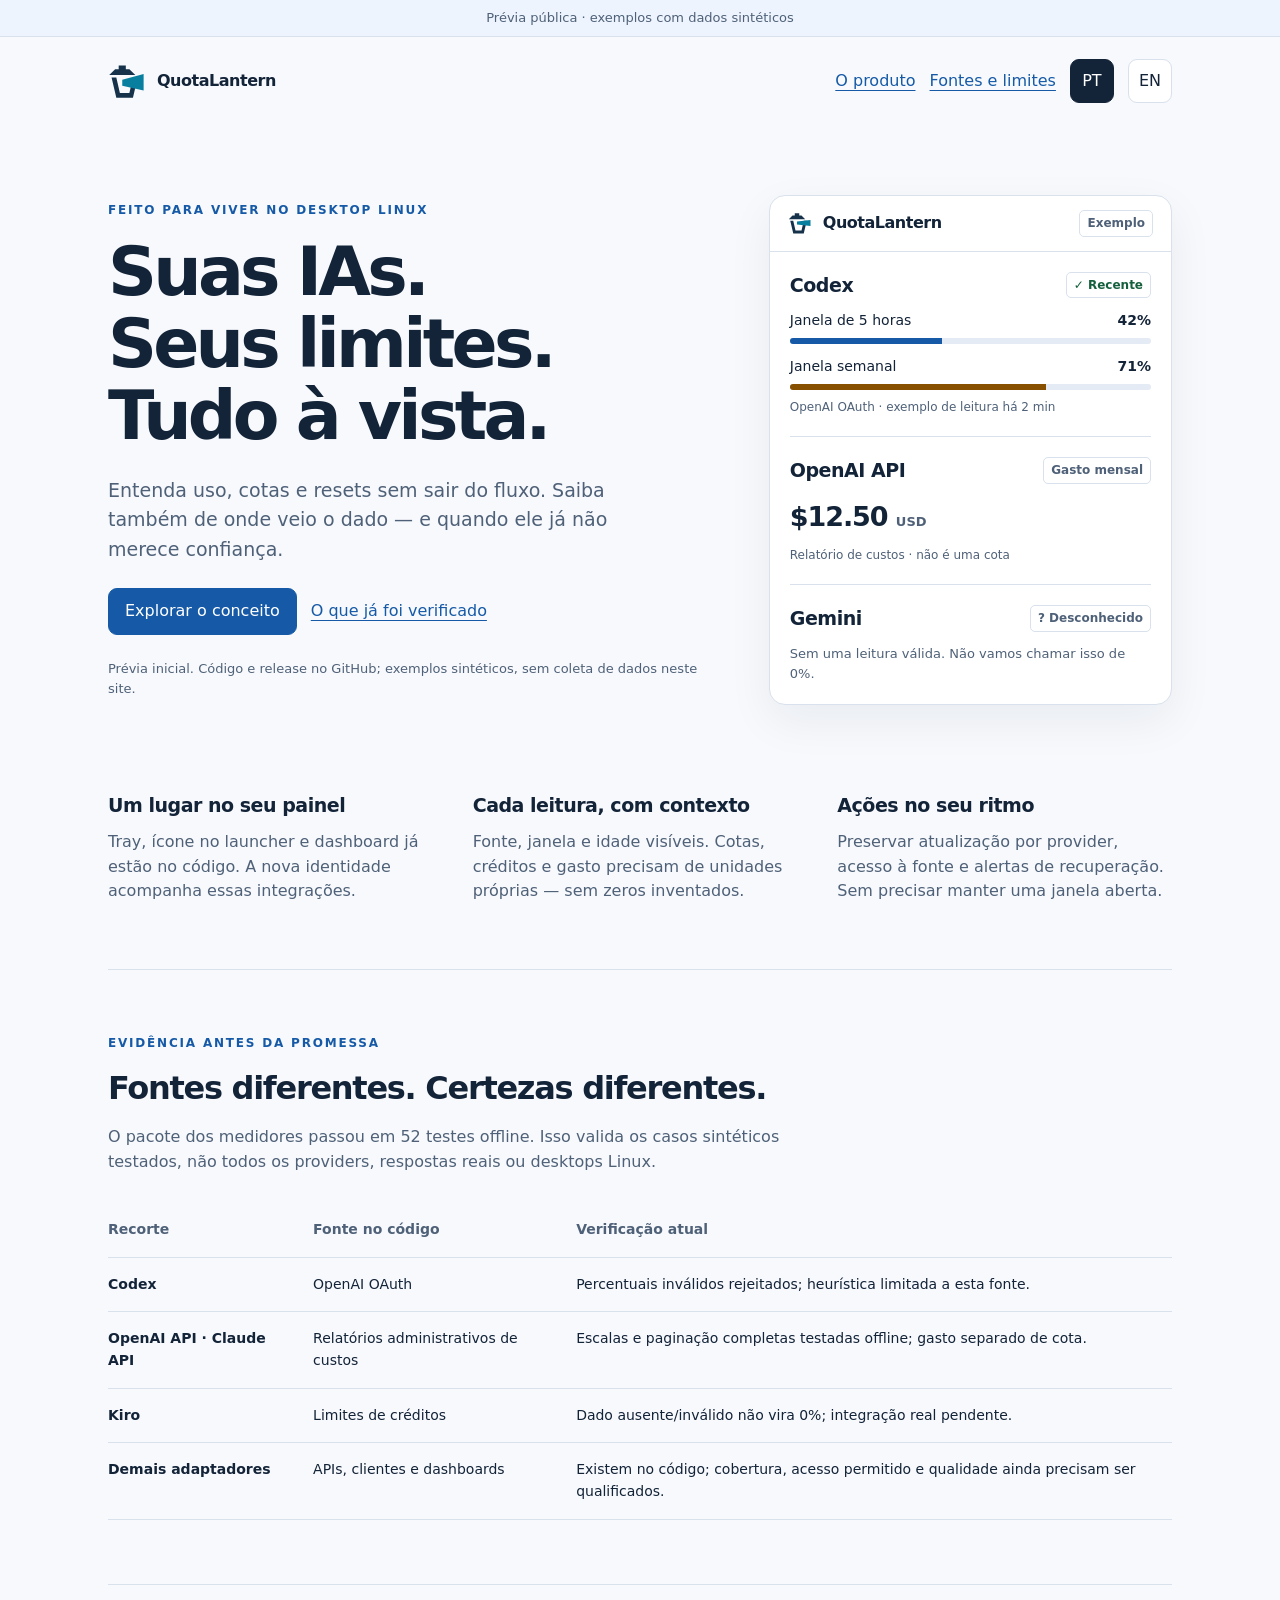
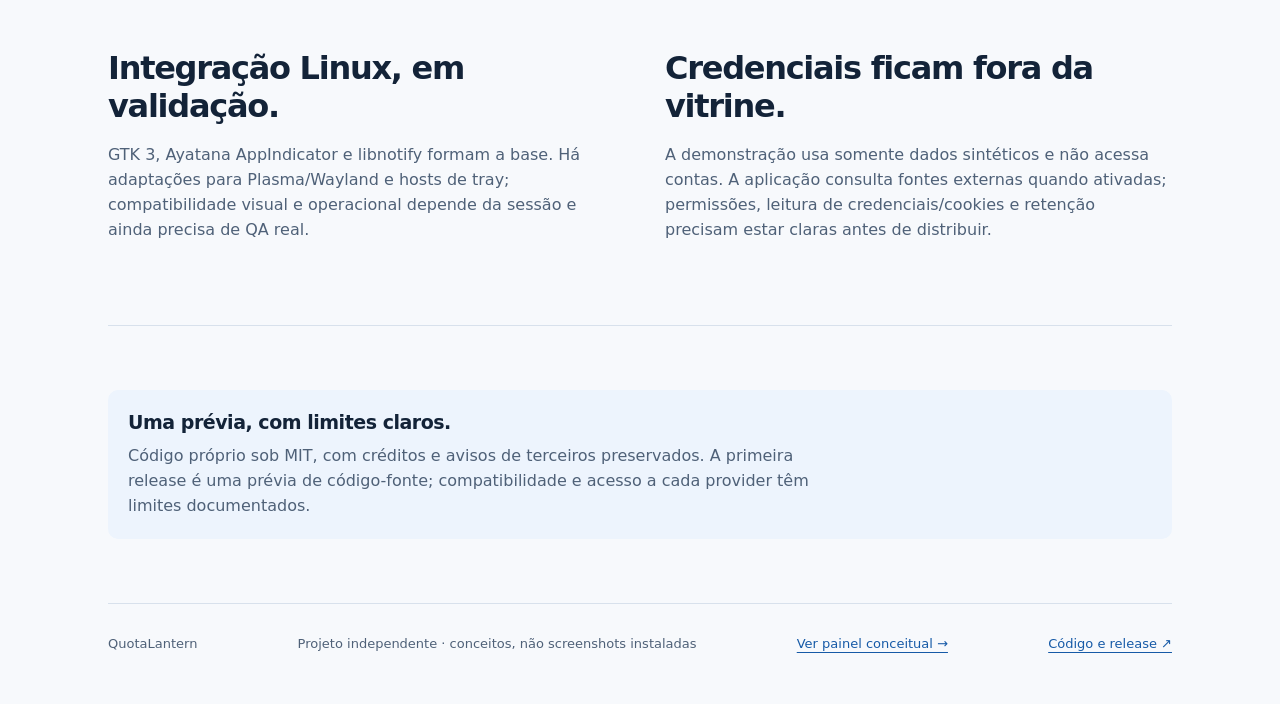
==== site/index.html @ f38db079 "feat: release initial QuotaLantern Linux source preview" ====
<!doctype html>
<html lang="pt-BR"><head><meta charset="utf-8"><meta name="viewport" content="width=device-width,initial-scale=1"><meta name="description" content="QuotaLantern: conceito local de um painel de uso de IA no desktop Linux."><title>QuotaLantern — Uso de IA, à vista</title><link rel="icon" href="assets/facho-small-light.svg" type="image/svg+xml" media="(prefers-color-scheme: light)"><link rel="icon" href="assets/facho-small-dark.svg" type="image/svg+xml" media="(prefers-color-scheme: dark)"><link rel="stylesheet" href="style.css"><script src="ui.js" defer></script></head>
<body><a class="skip" href="#main" data-pt="Ir ao conteúdo" data-en="Skip to content">Ir ao conteúdo</a><div class="preview" data-pt="Prévia pública · exemplos com dados sintéticos" data-en="Public preview · examples with synthetic data">Prévia pública · exemplos com dados sintéticos</div>
<div class="shell"><header class="nav"><a class="brand" href="index.html"><picture><source media="(prefers-color-scheme: dark)" srcset="assets/facho-dark.svg"><img src="assets/facho-light.svg" alt="" width="38" height="38"></picture>QuotaLantern</a><nav class="nav-links" aria-label="Principal"><a href="#product" data-pt="O produto" data-en="Product">O produto</a><a href="#sources" data-pt="Fontes e limites" data-en="Sources & limits">Fontes e limites</a><div class="lang" role="group" aria-label="Idioma / Language"><button type="button" data-lang="pt-BR" aria-pressed="true">PT</button><button type="button" data-lang="en" aria-pressed="false">EN</button></div></nav></header>
<main id="main"><section class="hero"><div><div class="eyebrow" data-pt="Feito para viver no desktop Linux" data-en="Designed for your Linux desktop">Feito para viver no desktop Linux</div><h1 data-pt="Suas IAs.<br>Seus limites.<br>Tudo à vista." data-en="Your AI tools.<br>Your limits.<br>In plain sight.">Suas IAs.<br>Seus limites.<br>Tudo à vista.</h1><p class="lead" data-pt="Entenda uso, cotas e resets sem sair do fluxo. Saiba também de onde veio o dado — e quando ele já não merece confiança." data-en="Understand usage, quotas and resets without leaving your flow. Know where each reading comes from — and when it is no longer trustworthy.">Entenda uso, cotas e resets sem sair do fluxo. Saiba também de onde veio o dado — e quando ele já não merece confiança.</p><div class="actions"><a class="button primary" href="dashboard.html" data-pt="Explorar o conceito" data-en="Explore the concept">Explorar o conceito</a><a href="#sources" data-pt="O que já foi verificado" data-en="What has been verified">O que já foi verificado</a></div><p class="small" data-pt="Prévia inicial. Código e release no GitHub; exemplos sintéticos, sem coleta de dados neste site." data-en="Initial preview. Source and release on GitHub; synthetic examples and no data collection on this site.">Prévia inicial. Código e release no GitHub; exemplos sintéticos, sem coleta de dados neste site.</p></div>
<figure class="sample-window" aria-label="Conceito de painel com dados de exemplo" style="margin:0"><div class="window-bar"><span class="brand"><picture><source media="(prefers-color-scheme: dark)" srcset="assets/facho-small-dark.svg"><img src="assets/facho-small-light.svg" alt="" width="24" height="24"></picture>QuotaLantern</span><span class="chip" data-pt="Exemplo" data-en="Example">Exemplo</span></div><div class="sample-content"><div class="provider-head"><h3>Codex</h3><span class="chip ok" data-pt="✓ Recente" data-en="✓ Fresh">✓ Recente</span></div><div class="meter-label"><span data-pt="Janela de 5 horas" data-en="5-hour window">Janela de 5 horas</span><strong>42%</strong></div><div class="track"><div class="fill" style="width:42%"></div></div><div class="meter-label"><span data-pt="Janela semanal" data-en="Weekly window">Janela semanal</span><strong>71%</strong></div><div class="track"><div class="fill warn" style="width:71%"></div></div><p class="source" data-pt="OpenAI OAuth · exemplo de leitura há 2 min" data-en="OpenAI OAuth · example reading 2 min ago">OpenAI OAuth · exemplo de leitura há 2 min</p><div class="sample-divider"></div><div class="provider-head"><h3>OpenAI API</h3><span class="chip" data-pt="Gasto mensal" data-en="Monthly spend">Gasto mensal</span></div><p class="cost">$12.50 <span>USD</span></p><p class="source" data-pt="Relatório de custos · não é uma cota" data-en="Cost report · not an allowance">Relatório de custos · não é uma cota</p><div class="sample-divider"></div><div class="provider-head"><h3>Gemini</h3><span class="chip" data-pt="? Desconhecido" data-en="? Unknown">? Desconhecido</span></div><p class="small" data-pt="Sem uma leitura válida. Não vamos chamar isso de 0%." data-en="No valid reading. That does not mean 0%.">Sem uma leitura válida. Não vamos chamar isso de 0%.</p></div></figure></section>
<section class="facts" id="product" aria-label="Integrações no código"><article><h3 data-pt="Um lugar no seu painel" data-en="A place in your panel">Um lugar no seu painel</h3><p data-pt="Tray, ícone no launcher e dashboard já estão no código. A nova identidade acompanha essas integrações." data-en="Tray, launcher icon and dashboard already exist in the code. The new identity follows those integrations.">Tray, ícone no launcher e dashboard já estão no código. A nova identidade acompanha essas integrações.</p></article><article><h3 data-pt="Cada leitura, com contexto" data-en="Context for every reading">Cada leitura, com contexto</h3><p data-pt="Fonte, janela e idade visíveis. Cotas, créditos e gasto precisam de unidades próprias — sem zeros inventados." data-en="Visible source, window and age. Quotas, credits and spend need their own units — without invented zeros.">Fonte, janela e idade visíveis. Cotas, créditos e gasto precisam de unidades próprias — sem zeros inventados.</p></article><article><h3 data-pt="Ações no seu ritmo" data-en="Actions at your pace">Ações no seu ritmo</h3><p data-pt="Preservar atualização por provider, acesso à fonte e alertas de recuperação. Sem precisar manter uma janela aberta." data-en="Keep per-provider refresh, source links and recovery alerts. No need to keep a window open.">Preservar atualização por provider, acesso à fonte e alertas de recuperação. Sem precisar manter uma janela aberta.</p></article></section>
<section class="section" id="sources"><div class="eyebrow" data-pt="Evidência antes da promessa" data-en="Evidence before promises">Evidência antes da promessa</div><h2 data-pt="Fontes diferentes. Certezas diferentes." data-en="Different sources. Different confidence.">Fontes diferentes. Certezas diferentes.</h2><p data-pt="O pacote dos medidores passou em 52 testes offline. Isso valida os casos sintéticos testados, não todos os providers, respostas reais ou desktops Linux." data-en="The meter package passed 52 offline tests. That validates the synthetic cases tested, not every provider, live response or Linux desktop.">O pacote dos medidores passou em 52 testes offline. Isso valida os casos sintéticos testados, não todos os providers, respostas reais ou desktops Linux.</p>
<table class="support"><thead><tr><th data-pt="Recorte" data-en="Scope">Recorte</th><th data-pt="Fonte no código" data-en="Source in code">Fonte no código</th><th data-pt="Verificação atual" data-en="Current verification">Verificação atual</th></tr></thead><tbody><tr><td>Codex</td><td>OpenAI OAuth</td><td data-pt="Percentuais inválidos rejeitados; heurística limitada a esta fonte." data-en="Invalid percentages rejected; headroom heuristic limited to this source.">Percentuais inválidos rejeitados; heurística limitada a esta fonte.</td></tr><tr><td>OpenAI API · Claude API</td><td data-pt="Relatórios administrativos de custos" data-en="Organization cost reports">Relatórios administrativos de custos</td><td data-pt="Escalas e paginação completas testadas offline; gasto separado de cota." data-en="Currency scales and complete pagination tested offline; spend separated from quota.">Escalas e paginação completas testadas offline; gasto separado de cota.</td></tr><tr><td>Kiro</td><td data-pt="Limites de créditos" data-en="Credit limits">Limites de créditos</td><td data-pt="Dado ausente/inválido não vira 0%; integração real pendente." data-en="Missing/invalid readings do not become 0%; live integration pending.">Dado ausente/inválido não vira 0%; integração real pendente.</td></tr><tr><td data-pt="Demais adaptadores" data-en="Other adapters">Demais adaptadores</td><td data-pt="APIs, clientes e dashboards" data-en="APIs, clients and dashboards">APIs, clientes e dashboards</td><td data-pt="Existem no código; cobertura, acesso permitido e qualidade ainda precisam ser qualificados." data-en="Present in the code; coverage, permitted access and quality still need qualification.">Existem no código; cobertura, acesso permitido e qualidade ainda precisam ser qualificados.</td></tr></tbody></table></section>
<section class="section two-col"><article><h2 data-pt="Integração Linux, em validação." data-en="Linux integration, under validation.">Integração Linux, em validação.</h2><p data-pt="GTK 3, Ayatana AppIndicator e libnotify formam a base. Há adaptações para Plasma/Wayland e hosts de tray; compatibilidade visual e operacional depende da sessão e ainda precisa de QA real." data-en="GTK 3, Ayatana AppIndicator and libnotify form the base. There are Plasma/Wayland and tray-host adaptations; visual and operational compatibility depends on the session and still needs real QA.">GTK 3, Ayatana AppIndicator e libnotify formam a base. Há adaptações para Plasma/Wayland e hosts de tray; compatibilidade visual e operacional depende da sessão e ainda precisa de QA real.</p></article><article><h2 data-pt="Credenciais ficam fora da vitrine." data-en="Credentials stay out of the showcase.">Credenciais ficam fora da vitrine.</h2><p data-pt="A demonstração usa somente dados sintéticos e não acessa contas. A aplicação consulta fontes externas quando ativadas; permissões, leitura de credenciais/cookies e retenção precisam estar claras antes de distribuir." data-en="The demo uses only synthetic data and accesses no accounts. The app queries external sources when enabled; permissions, credential/cookie access and retention must be clear before distribution.">A demonstração usa somente dados sintéticos e não acessa contas. A aplicação consulta fontes externas quando ativadas; permissões, leitura de credenciais/cookies e retenção precisam estar claras antes de distribuir.</p></article></section>
<section class="section"><div class="note"><h3 data-pt="Uma prévia, com limites claros." data-en="A preview with clear limits.">Uma prévia, com limites claros.</h3><p data-pt="Código próprio sob MIT, com créditos e avisos de terceiros preservados. A primeira release é uma prévia de código-fonte; compatibilidade e acesso a cada provider têm limites documentados." data-en="Original code is MIT licensed, with third-party credits and notices preserved. The first release is a source preview; compatibility and provider access have documented limits.">Código próprio sob MIT, com créditos e avisos de terceiros preservados. A primeira release é uma prévia de código-fonte; compatibilidade e acesso a cada provider têm limites documentados.</p></div></section></main><footer class="footer"><span>QuotaLantern</span><span data-pt="Projeto independente · conceitos, não screenshots instaladas" data-en="Independent project · concepts, not installed screenshots">Projeto independente · conceitos, não screenshots instaladas</span><a href="dashboard.html" data-pt="Ver painel conceitual →" data-en="View dashboard concept →">Ver painel conceitual →</a><a href="https://github.com/caiolombello/quotalantern/releases/tag/v0.1.0-alpha.1" data-pt="Código e release ↗" data-en="Source and release ↗">Código e release ↗</a></footer></div></body></html>
---- site/style.css ----
:root{color-scheme:light dark;--bg:#f7f9fc;--surface:#fff;--ink:#132338;--muted:#4f6178;--line:#d8e1ec;--accent:#165aa7;--soft:#edf4fd;--ok:#14603c;--warn:#875000;--error:#a52b34;--track:#e4ebf4;font-family:system-ui,-apple-system,BlinkMacSystemFont,"Segoe UI",sans-serif;font-size:16px}
*{box-sizing:border-box}body{margin:0;background:var(--bg);color:var(--ink);line-height:1.55}a{color:var(--accent);text-underline-offset:4px}button,.button{font:inherit;border:1px solid var(--line);border-radius:9px;padding:10px 16px;background:var(--surface);color:var(--ink);cursor:pointer;text-decoration:none;display:inline-flex;align-items:center;justify-content:center;min-height:44px;gap:8px}button:hover,.button:hover{background:var(--soft)}.primary{background:var(--accent);color:#fff;border-color:var(--accent)}.primary:hover{background:#124d91;color:#fff}button:focus-visible,a:focus-visible{outline:3px solid #9a5c00;outline-offset:4px}img{max-width:100%;display:block}.brand{display:flex;align-items:center;gap:11px;font-weight:700;text-decoration:none;color:var(--ink);letter-spacing:-.03em}.brand picture{display:block;flex:none}.brand img{width:38px;height:38px}.shell{max-width:1120px;margin:auto;padding:0 28px}.nav{display:flex;align-items:center;justify-content:space-between;padding:22px 0;gap:20px}.nav-links,.actions,.lang{display:flex;align-items:center;gap:14px;flex-wrap:wrap}.lang button{padding:7px 10px;min-width:44px}.lang button[aria-pressed=true]{background:var(--ink);color:var(--surface);border-color:var(--ink)}.preview{font-size:13px;padding:8px 16px;text-align:center;background:var(--soft);color:var(--muted);border-bottom:1px solid var(--line)}h1,h2,h3,p{margin:0}h1{font-size:clamp(36px,5.8vw,68px);line-height:1.06;letter-spacing:-.055em;max-width:790px}h2{font-size:32px;line-height:1.2;letter-spacing:-.04em}h3{font-size:19px;line-height:1.3;letter-spacing:-.025em}.eyebrow{font-size:12px;letter-spacing:.15em;font-weight:650;text-transform:uppercase;color:var(--accent);margin-bottom:16px}.muted{color:var(--muted)}.hero{padding:70px 0 42px;display:grid;grid-template-columns:1.2fr .8fr;gap:56px;align-items:center}.hero .lead{font-size:19px;color:var(--muted);max-width:560px;margin:24px 0}.hero .actions{margin:24px 0}.small{font-size:13px;color:var(--muted)}.sample-window{background:var(--surface);border:1px solid var(--line);border-radius:16px;box-shadow:0 16px 45px #13233810;overflow:hidden}.window-bar{padding:14px 18px;border-bottom:1px solid var(--line);display:flex;align-items:center;justify-content:space-between;gap:12px}.window-bar .brand img{width:24px;height:24px}.sample-content{padding:20px}.provider-head{display:flex;align-items:center;justify-content:space-between;gap:16px;margin-bottom:12px}.chip{display:inline-flex;align-items:center;gap:5px;border:1px solid var(--line);border-radius:5px;font-size:12px;padding:3px 7px;font-weight:600;color:var(--muted);white-space:nowrap}.chip.ok{color:var(--ok)}.chip.warn{color:var(--warn)}.chip.error{color:var(--error)}.meter-label{display:flex;justify-content:space-between;gap:16px;font-size:14px;margin:12px 0 6px}.track{height:6px;border-radius:20px;background:var(--track);overflow:hidden}.fill{height:100%;background:var(--accent)}.fill.warn{background:var(--warn)}.source{font-size:12px;color:var(--muted);margin-top:8px}.sample-divider{height:1px;background:var(--line);margin:20px 0}.cost{font-size:27px;font-weight:650;font-variant-numeric:tabular-nums;letter-spacing:-.04em}.cost span{font-size:13px;color:var(--muted);letter-spacing:0}.facts{display:grid;grid-template-columns:repeat(3,1fr);gap:30px;padding:46px 0 65px;border-bottom:1px solid var(--line)}.facts p{color:var(--muted);margin-top:12px}.section{padding:64px 0;border-bottom:1px solid var(--line)}.section p{max-width:720px;margin:18px 0;color:var(--muted)}.support{width:100%;border-collapse:collapse;font-size:14px;margin-top:28px}.support th,.support td{text-align:left;padding:16px 14px;border-bottom:1px solid var(--line);vertical-align:top}.support th:first-child,.support td:first-child{padding-left:0}.support th{color:var(--muted);font-weight:550}.support td:first-child{font-weight:650}.two-col{display:grid;grid-template-columns:1fr 1fr;gap:50px}.note{background:var(--soft);padding:20px;border-radius:10px}.note p{margin:10px 0 0}.footer{padding:30px 0 50px;display:flex;justify-content:space-between;align-items:center;gap:20px;font-size:13px;color:var(--muted)}.skip{position:absolute;top:-80px;left:16px;background:var(--surface);padding:10px;z-index:5}.skip:focus{top:10px}.app-shell{max-width:1120px;margin:36px auto;padding:0 28px}.app-window{display:grid;grid-template-columns:220px 1fr;background:var(--surface);border:1px solid var(--line);border-radius:16px;overflow:hidden;min-height:650px}.sidebar{padding:26px 20px;background:var(--bg);border-right:1px solid var(--line)}.sidebar .brand{font-size:18px;margin-bottom:40px}.sidebar .brand img{width:32px;height:32px}.sidebar a{display:flex;align-items:center;text-decoration:none;color:var(--muted);padding:11px 13px;margin:7px 0;border-radius:8px;font-size:14px;min-height:44px}.sidebar a.active{background:var(--soft);color:var(--accent);font-weight:650}.sidebar small{display:block;margin-top:28px;color:var(--muted);line-height:1.5}.workspace{padding:30px}.app-header{display:flex;justify-content:space-between;gap:16px;align-items:start}.app-header h1{font-size:31px;letter-spacing:-.04em}.app-header p{font-size:14px;color:var(--muted);margin-top:7px}.app-header .actions{gap:8px}.notice-line{margin:24px 0;padding:12px 15px;background:var(--soft);border-radius:8px;font-size:13px;color:var(--muted)}.provider-grid{display:grid;grid-template-columns:1fr 1fr;gap:16px}.provider-card{border:1px solid var(--line);border-radius:10px;padding:20px}.provider-card p{font-size:13px;color:var(--muted);margin:12px 0}.card-actions{display:flex;gap:16px;margin-top:20px}.card-actions button{font-size:13px;padding:6px 10px;min-height:44px}.unknown{font-size:23px;letter-spacing:-.04em;font-weight:600;margin:24px 0 6px}.app-bottom{font-size:12px;color:var(--muted);margin-top:22px}.demo-status{margin:16px 0;color:var(--muted);font-size:13px;min-height:22px}.settings{margin-top:24px;padding:20px;background:var(--bg);border-radius:10px}.settings summary{cursor:pointer;min-height:44px}.settings label{display:flex;align-items:center;gap:12px;min-height:44px}.settings input{width:20px;height:20px;accent-color:var(--accent)}.icon-strip{display:flex;align-items:center;gap:24px;padding:20px 0;color:var(--muted);font-size:12px}.icon-strip figure{margin:0;display:flex;align-items:center;gap:10px}.icon-strip img{flex:none}.icon-strip .symbolic{background:var(--ink);padding:6px;border-radius:6px;box-sizing:content-box}.icon-strip figcaption{white-space:nowrap}[hidden]{display:none!important}
@media(prefers-color-scheme:dark){:root{--bg:#101b2b;--surface:#17263b;--ink:#eef4fe;--muted:#b5c4d8;--line:#344762;--accent:#87baff;--soft:#213550;--ok:#83d5ab;--warn:#ffd18a;--error:#ffadb1;--track:#34445d}.primary{background:#87baff;color:#102033;border-color:#87baff}.primary:hover{background:#a6cbff;color:#102033}button:focus-visible,a:focus-visible{outline-color:#ffd18a}.sample-window{box-shadow:none}}
@media(max-width:900px){.hero{gap:28px;grid-template-columns:1fr 1fr}.hero h1{font-size:46px}.app-window{grid-template-columns:1fr}.sidebar{border-right:0;border-bottom:1px solid var(--line);display:flex;align-items:center;gap:12px;padding:15px 20px;flex-wrap:wrap}.sidebar .brand{margin:0 auto 0 0}.sidebar a{margin:0}.sidebar small{display:none}.workspace{padding:24px}.app-header{flex-wrap:wrap}}
@media(max-width:620px){.shell,.app-shell{padding:0 18px}.nav{flex-wrap:wrap;padding:18px 0;gap:14px}.nav-links{font-size:14px}.hero{grid-template-columns:1fr;padding:40px 0 30px;gap:24px}.hero h1{font-size:42px}.hero .lead{font-size:17px}.facts,.two-col,.provider-grid{grid-template-columns:1fr;gap:22px}.facts{padding:30px 0 40px}.section{padding:40px 0}.section h2{font-size:28px}.support,.support tbody,.support tr,.support td{display:block}.support thead{display:none}.support tr{padding:15px 0;border-bottom:1px solid var(--line)}.support td{padding:4px 0;border:0}.footer{flex-wrap:wrap}.app-shell{margin:22px auto}.workspace{padding:18px}.sidebar{padding:14px}.sidebar a{padding:8px}.app-header h1{font-size:28px}.provider-card{padding:18px}.icon-strip{flex-wrap:wrap;gap:18px}.preview{font-size:12px}.app-window{border-radius:12px}}
@media(prefers-reduced-motion:no-preference){button,a{transition:background-color .12s ease,color .12s ease}}
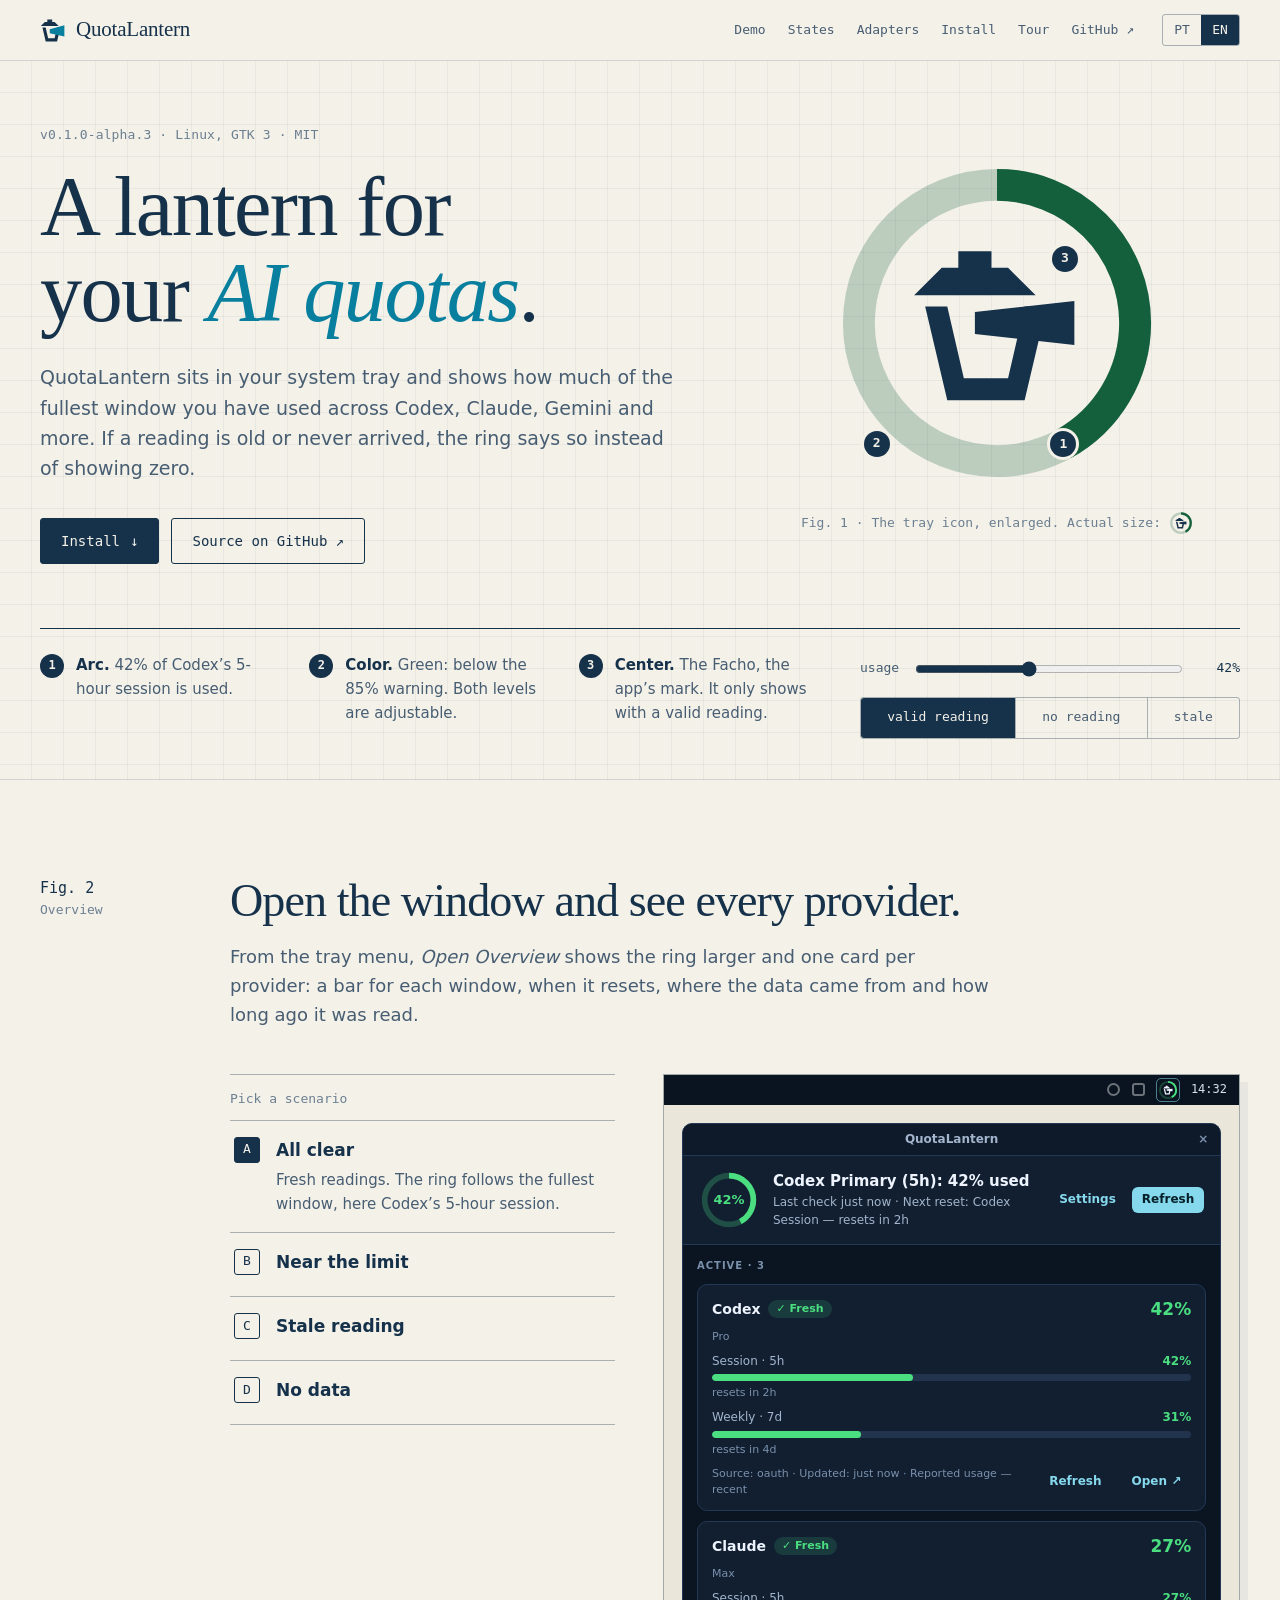
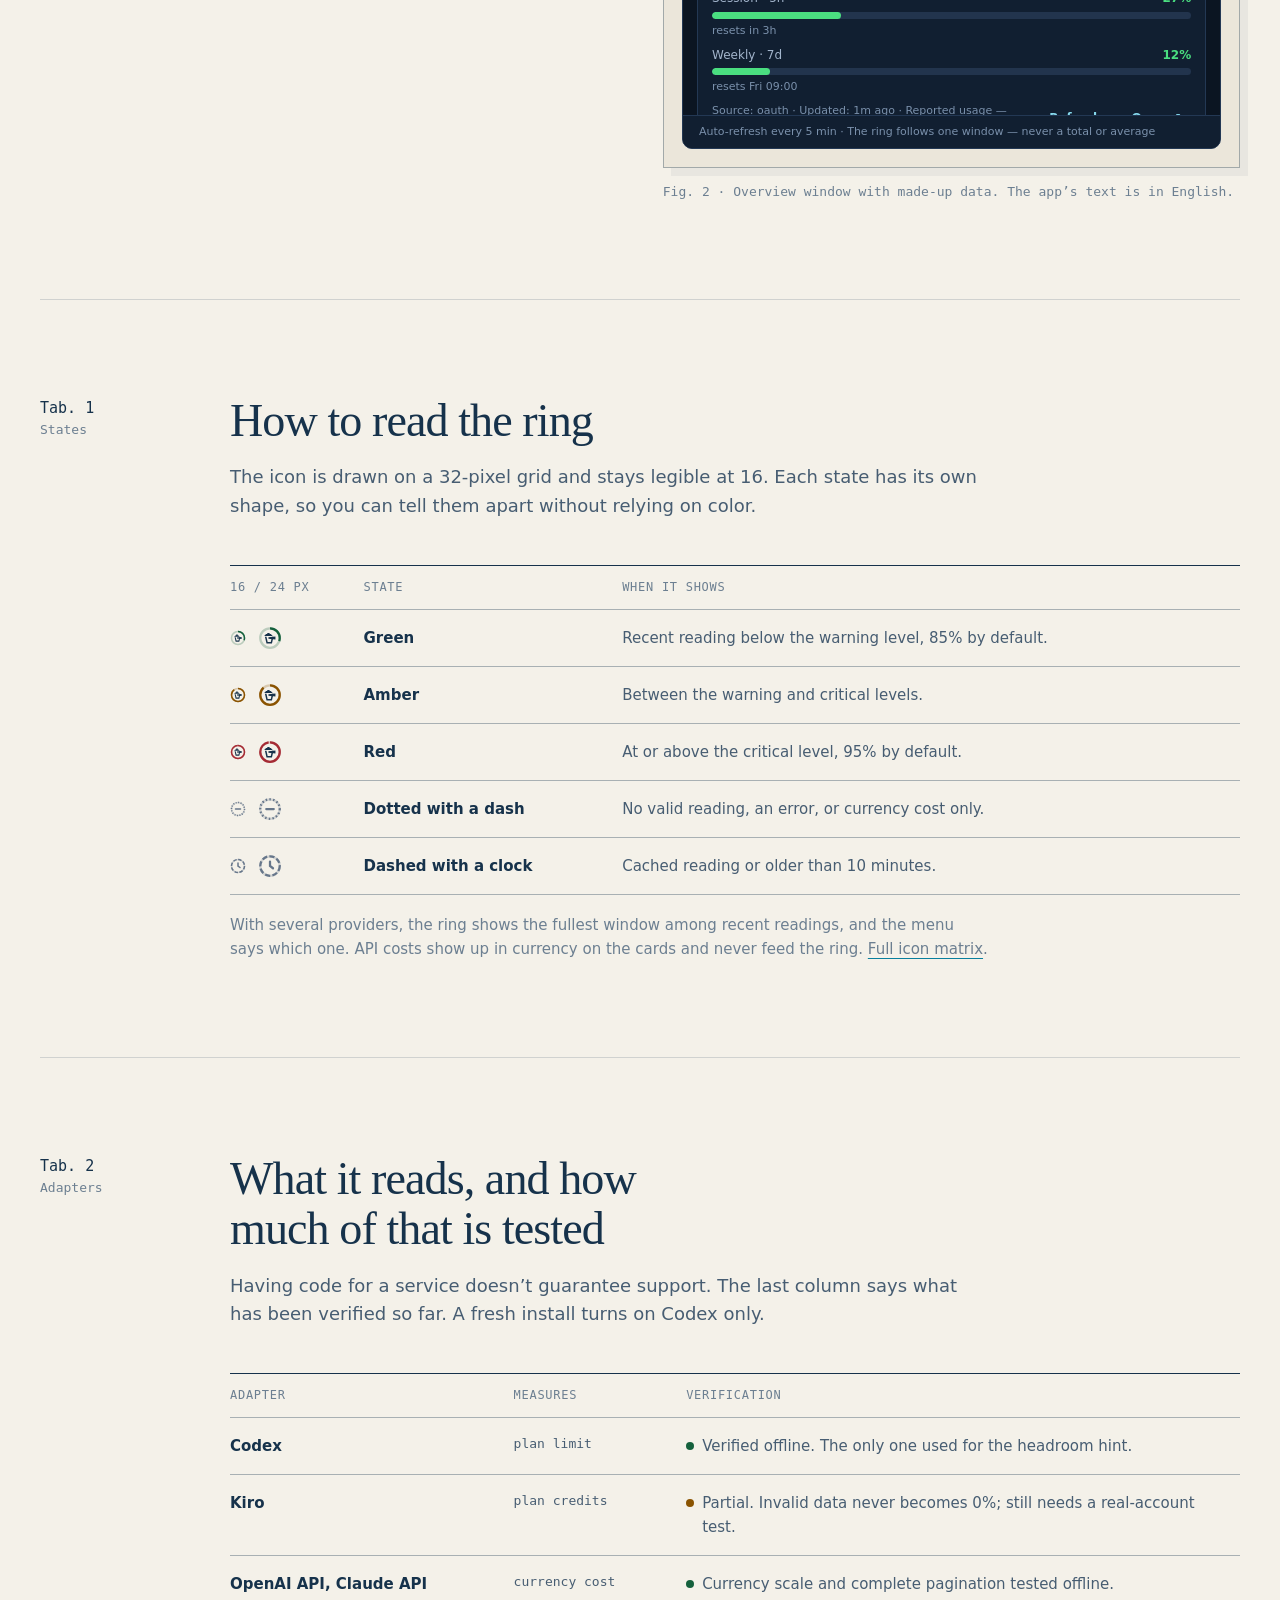
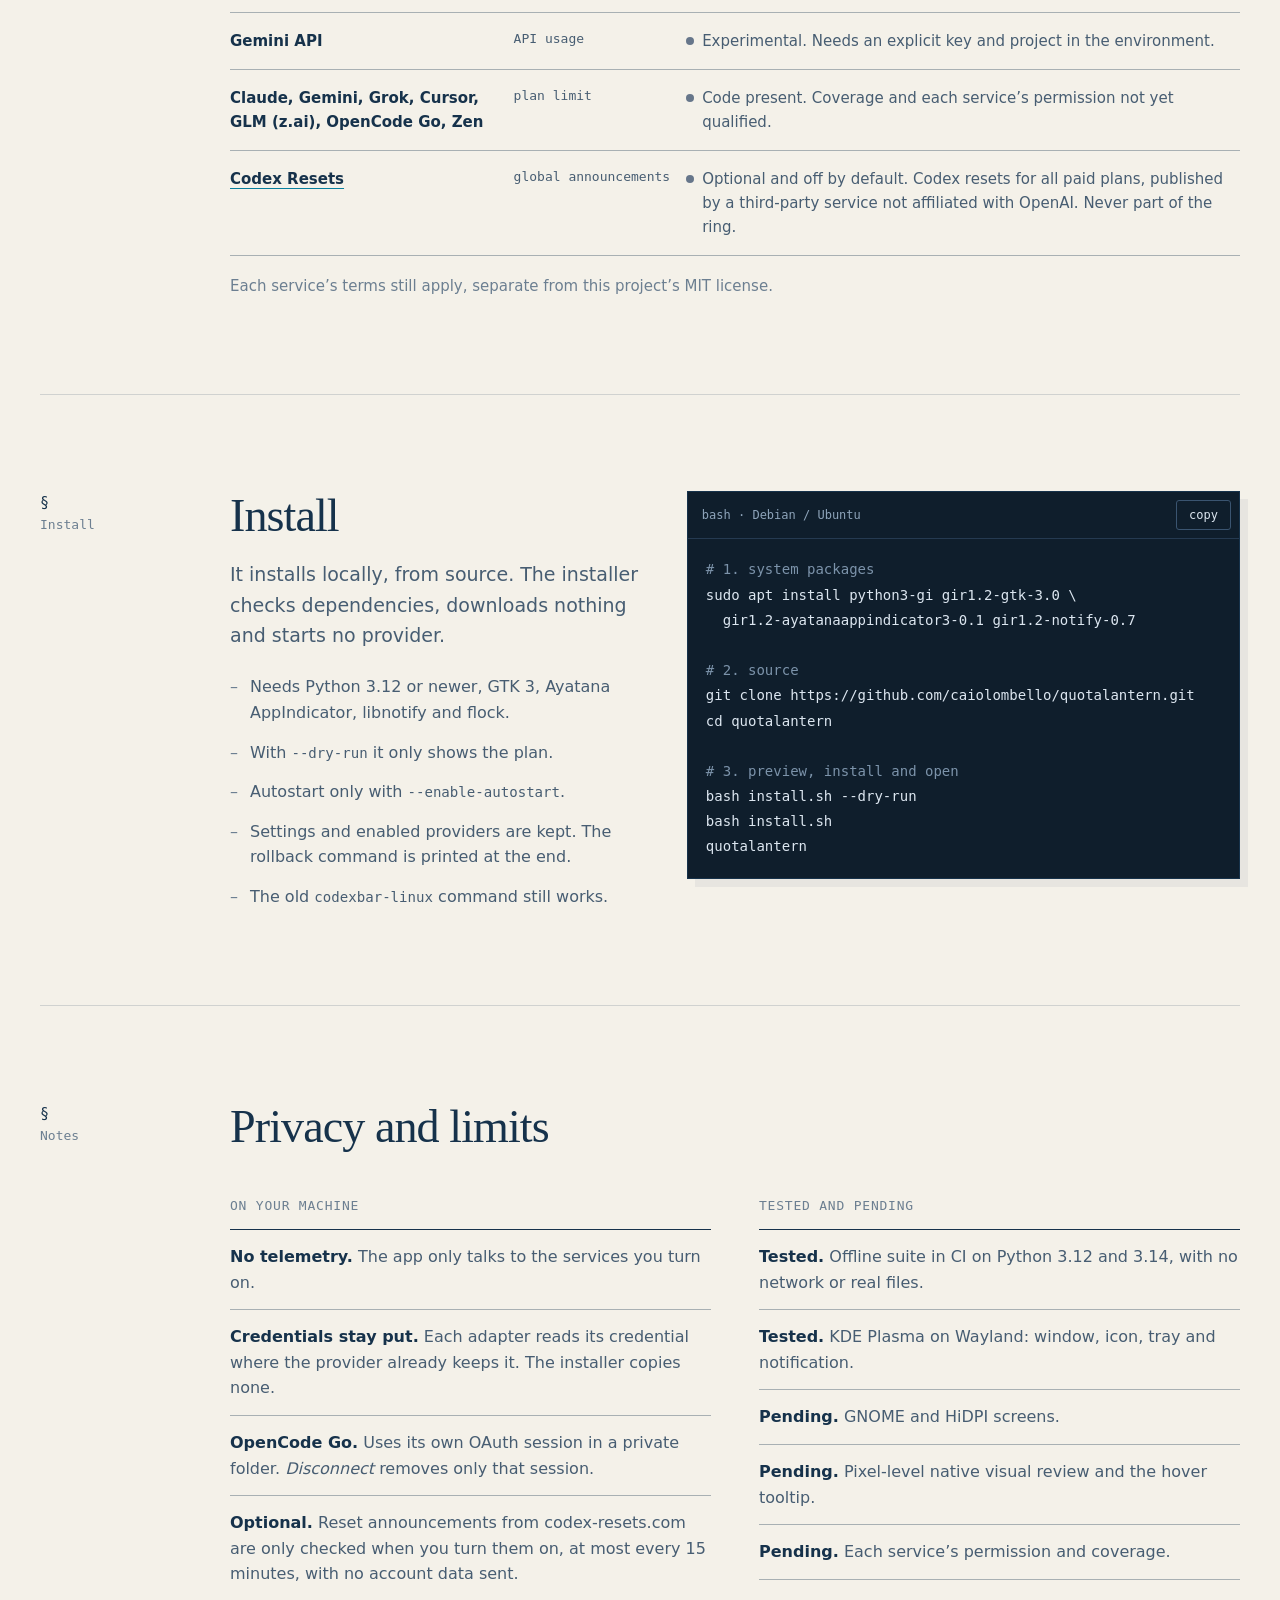
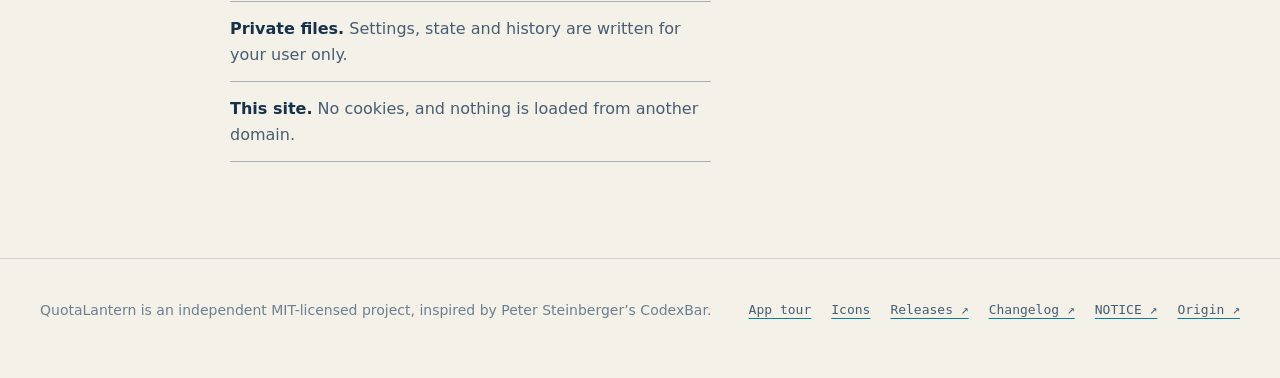
==== commit 9e6ec989: "feat(site): redesign website as an instrument data sheet The previous landing page followed a generi" ====
--- a/site/index.html
+++ b/site/index.html
@@ -1,11 +1,230 @@
 <!doctype html>
-<html lang="pt-BR"><head><meta charset="utf-8"><meta name="viewport" content="width=device-width,initial-scale=1"><meta name="description" content="QuotaLantern: conceito local de um painel de uso de IA no desktop Linux."><title>QuotaLantern — Uso de IA, à vista</title><link rel="icon" href="assets/facho-small-light.svg" type="image/svg+xml" media="(prefers-color-scheme: light)"><link rel="icon" href="assets/facho-small-dark.svg" type="image/svg+xml" media="(prefers-color-scheme: dark)"><link rel="stylesheet" href="style.css"><script src="ui.js" defer></script></head>
-<body><a class="skip" href="#main" data-pt="Ir ao conteúdo" data-en="Skip to content">Ir ao conteúdo</a><div class="preview" data-pt="Prévia pública · exemplos com dados sintéticos" data-en="Public preview · examples with synthetic data">Prévia pública · exemplos com dados sintéticos</div>
-<div class="shell"><header class="nav"><a class="brand" href="index.html"><picture><source media="(prefers-color-scheme: dark)" srcset="assets/facho-dark.svg"><img src="assets/facho-light.svg" alt="" width="38" height="38"></picture>QuotaLantern</a><nav class="nav-links" aria-label="Principal"><a href="#product" data-pt="O produto" data-en="Product">O produto</a><a href="#sources" data-pt="Fontes e limites" data-en="Sources & limits">Fontes e limites</a><div class="lang" role="group" aria-label="Idioma / Language"><button type="button" data-lang="pt-BR" aria-pressed="true">PT</button><button type="button" data-lang="en" aria-pressed="false">EN</button></div></nav></header>
-<main id="main"><section class="hero"><div><div class="eyebrow" data-pt="Feito para viver no desktop Linux" data-en="Designed for your Linux desktop">Feito para viver no desktop Linux</div><h1 data-pt="Suas IAs.<br>Seus limites.<br>Tudo à vista." data-en="Your AI tools.<br>Your limits.<br>In plain sight.">Suas IAs.<br>Seus limites.<br>Tudo à vista.</h1><p class="lead" data-pt="Entenda uso, cotas e resets sem sair do fluxo. Saiba também de onde veio o dado — e quando ele já não merece confiança." data-en="Understand usage, quotas and resets without leaving your flow. Know where each reading comes from — and when it is no longer trustworthy.">Entenda uso, cotas e resets sem sair do fluxo. Saiba também de onde veio o dado — e quando ele já não merece confiança.</p><div class="actions"><a class="button primary" href="dashboard.html" data-pt="Explorar o conceito" data-en="Explore the concept">Explorar o conceito</a><a href="#sources" data-pt="O que já foi verificado" data-en="What has been verified">O que já foi verificado</a></div><p class="small" data-pt="Prévia inicial. Código e release no GitHub; exemplos sintéticos, sem coleta de dados neste site." data-en="Initial preview. Source and release on GitHub; synthetic examples and no data collection on this site.">Prévia inicial. Código e release no GitHub; exemplos sintéticos, sem coleta de dados neste site.</p></div>
-<figure class="sample-window" aria-label="Conceito de painel com dados de exemplo" style="margin:0"><div class="window-bar"><span class="brand"><picture><source media="(prefers-color-scheme: dark)" srcset="assets/facho-small-dark.svg"><img src="assets/facho-small-light.svg" alt="" width="24" height="24"></picture>QuotaLantern</span><span class="chip" data-pt="Exemplo" data-en="Example">Exemplo</span></div><div class="sample-content"><div class="provider-head"><h3>Codex</h3><span class="chip ok" data-pt="✓ Recente" data-en="✓ Fresh">✓ Recente</span></div><div class="meter-label"><span data-pt="Janela de 5 horas" data-en="5-hour window">Janela de 5 horas</span><strong>42%</strong></div><div class="track"><div class="fill" style="width:42%"></div></div><div class="meter-label"><span data-pt="Janela semanal" data-en="Weekly window">Janela semanal</span><strong>71%</strong></div><div class="track"><div class="fill warn" style="width:71%"></div></div><p class="source" data-pt="OpenAI OAuth · exemplo de leitura há 2 min" data-en="OpenAI OAuth · example reading 2 min ago">OpenAI OAuth · exemplo de leitura há 2 min</p><div class="sample-divider"></div><div class="provider-head"><h3>OpenAI API</h3><span class="chip" data-pt="Gasto mensal" data-en="Monthly spend">Gasto mensal</span></div><p class="cost">$12.50 <span>USD</span></p><p class="source" data-pt="Relatório de custos · não é uma cota" data-en="Cost report · not an allowance">Relatório de custos · não é uma cota</p><div class="sample-divider"></div><div class="provider-head"><h3>Gemini</h3><span class="chip" data-pt="? Desconhecido" data-en="? Unknown">? Desconhecido</span></div><p class="small" data-pt="Sem uma leitura válida. Não vamos chamar isso de 0%." data-en="No valid reading. That does not mean 0%.">Sem uma leitura válida. Não vamos chamar isso de 0%.</p></div></figure></section>
-<section class="facts" id="product" aria-label="Integrações no código"><article><h3 data-pt="Um lugar no seu painel" data-en="A place in your panel">Um lugar no seu painel</h3><p data-pt="Tray, ícone no launcher e dashboard já estão no código. A nova identidade acompanha essas integrações." data-en="Tray, launcher icon and dashboard already exist in the code. The new identity follows those integrations.">Tray, ícone no launcher e dashboard já estão no código. A nova identidade acompanha essas integrações.</p></article><article><h3 data-pt="Cada leitura, com contexto" data-en="Context for every reading">Cada leitura, com contexto</h3><p data-pt="Fonte, janela e idade visíveis. Cotas, créditos e gasto precisam de unidades próprias — sem zeros inventados." data-en="Visible source, window and age. Quotas, credits and spend need their own units — without invented zeros.">Fonte, janela e idade visíveis. Cotas, créditos e gasto precisam de unidades próprias — sem zeros inventados.</p></article><article><h3 data-pt="Ações no seu ritmo" data-en="Actions at your pace">Ações no seu ritmo</h3><p data-pt="Preservar atualização por provider, acesso à fonte e alertas de recuperação. Sem precisar manter uma janela aberta." data-en="Keep per-provider refresh, source links and recovery alerts. No need to keep a window open.">Preservar atualização por provider, acesso à fonte e alertas de recuperação. Sem precisar manter uma janela aberta.</p></article></section>
-<section class="section" id="sources"><div class="eyebrow" data-pt="Evidência antes da promessa" data-en="Evidence before promises">Evidência antes da promessa</div><h2 data-pt="Fontes diferentes. Certezas diferentes." data-en="Different sources. Different confidence.">Fontes diferentes. Certezas diferentes.</h2><p data-pt="O pacote dos medidores passou em 52 testes offline. Isso valida os casos sintéticos testados, não todos os providers, respostas reais ou desktops Linux." data-en="The meter package passed 52 offline tests. That validates the synthetic cases tested, not every provider, live response or Linux desktop.">O pacote dos medidores passou em 52 testes offline. Isso valida os casos sintéticos testados, não todos os providers, respostas reais ou desktops Linux.</p>
-<table class="support"><thead><tr><th data-pt="Recorte" data-en="Scope">Recorte</th><th data-pt="Fonte no código" data-en="Source in code">Fonte no código</th><th data-pt="Verificação atual" data-en="Current verification">Verificação atual</th></tr></thead><tbody><tr><td>Codex</td><td>OpenAI OAuth</td><td data-pt="Percentuais inválidos rejeitados; heurística limitada a esta fonte." data-en="Invalid percentages rejected; headroom heuristic limited to this source.">Percentuais inválidos rejeitados; heurística limitada a esta fonte.</td></tr><tr><td>OpenAI API · Claude API</td><td data-pt="Relatórios administrativos de custos" data-en="Organization cost reports">Relatórios administrativos de custos</td><td data-pt="Escalas e paginação completas testadas offline; gasto separado de cota." data-en="Currency scales and complete pagination tested offline; spend separated from quota.">Escalas e paginação completas testadas offline; gasto separado de cota.</td></tr><tr><td>Kiro</td><td data-pt="Limites de créditos" data-en="Credit limits">Limites de créditos</td><td data-pt="Dado ausente/inválido não vira 0%; integração real pendente." data-en="Missing/invalid readings do not become 0%; live integration pending.">Dado ausente/inválido não vira 0%; integração real pendente.</td></tr><tr><td data-pt="Demais adaptadores" data-en="Other adapters">Demais adaptadores</td><td data-pt="APIs, clientes e dashboards" data-en="APIs, clients and dashboards">APIs, clientes e dashboards</td><td data-pt="Existem no código; cobertura, acesso permitido e qualidade ainda precisam ser qualificados." data-en="Present in the code; coverage, permitted access and quality still need qualification.">Existem no código; cobertura, acesso permitido e qualidade ainda precisam ser qualificados.</td></tr></tbody></table></section>
-<section class="section two-col"><article><h2 data-pt="Integração Linux, em validação." data-en="Linux integration, under validation.">Integração Linux, em validação.</h2><p data-pt="GTK 3, Ayatana AppIndicator e libnotify formam a base. Há adaptações para Plasma/Wayland e hosts de tray; compatibilidade visual e operacional depende da sessão e ainda precisa de QA real." data-en="GTK 3, Ayatana AppIndicator and libnotify form the base. There are Plasma/Wayland and tray-host adaptations; visual and operational compatibility depends on the session and still needs real QA.">GTK 3, Ayatana AppIndicator e libnotify formam a base. Há adaptações para Plasma/Wayland e hosts de tray; compatibilidade visual e operacional depende da sessão e ainda precisa de QA real.</p></article><article><h2 data-pt="Credenciais ficam fora da vitrine." data-en="Credentials stay out of the showcase.">Credenciais ficam fora da vitrine.</h2><p data-pt="A demonstração usa somente dados sintéticos e não acessa contas. A aplicação consulta fontes externas quando ativadas; permissões, leitura de credenciais/cookies e retenção precisam estar claras antes de distribuir." data-en="The demo uses only synthetic data and accesses no accounts. The app queries external sources when enabled; permissions, credential/cookie access and retention must be clear before distribution.">A demonstração usa somente dados sintéticos e não acessa contas. A aplicação consulta fontes externas quando ativadas; permissões, leitura de credenciais/cookies e retenção precisam estar claras antes de distribuir.</p></article></section>
-<section class="section"><div class="note"><h3 data-pt="Uma prévia, com limites claros." data-en="A preview with clear limits.">Uma prévia, com limites claros.</h3><p data-pt="Código próprio sob MIT, com créditos e avisos de terceiros preservados. A primeira release é uma prévia de código-fonte; compatibilidade e acesso a cada provider têm limites documentados." data-en="Original code is MIT licensed, with third-party credits and notices preserved. The first release is a source preview; compatibility and provider access have documented limits.">Código próprio sob MIT, com créditos e avisos de terceiros preservados. A primeira release é uma prévia de código-fonte; compatibilidade e acesso a cada provider têm limites documentados.</p></div></section></main><footer class="footer"><span>QuotaLantern</span><span data-pt="Projeto independente · conceitos, não screenshots instaladas" data-en="Independent project · concepts, not installed screenshots">Projeto independente · conceitos, não screenshots instaladas</span><a href="dashboard.html" data-pt="Ver painel conceitual →" data-en="View dashboard concept →">Ver painel conceitual →</a><a href="https://github.com/caiolombello/quotalantern/releases/tag/v0.1.0-alpha.1" data-pt="Código e release ↗" data-en="Source and release ↗">Código e release ↗</a></footer></div></body></html>
+<html lang="pt-BR">
+<head>
+<meta charset="utf-8">
+<meta name="viewport" content="width=device-width,initial-scale=1">
+<title>QuotaLantern · Uma lanterna para as suas cotas de IA</title>
+<meta name="description" content="QuotaLantern mostra na bandeja do Linux quanto você já usou das cotas de Codex, Claude, Gemini e outros, com a origem e a idade de cada leitura." data-pt-content="QuotaLantern mostra na bandeja do Linux quanto você já usou das cotas de Codex, Claude, Gemini e outros, com a origem e a idade de cada leitura." data-en-content="QuotaLantern shows in your Linux tray how much of your Codex, Claude, Gemini and other AI quotas you have used, with the source and age of every reading.">
+<meta name="theme-color" content="#f4f1e9" media="(prefers-color-scheme: light)">
+<meta name="theme-color" content="#0d2030" media="(prefers-color-scheme: dark)">
+<meta property="og:title" content="QuotaLantern">
+<meta property="og:description" content="QuotaLantern shows in your Linux tray how much of your Codex, Claude, Gemini and other AI quotas you have used, with the source and age of every reading.">
+<link rel="icon" href="assets/facho-small-light.svg" type="image/svg+xml" media="(prefers-color-scheme: light)">
+<link rel="icon" href="assets/facho-small-dark.svg" type="image/svg+xml" media="(prefers-color-scheme: dark)">
+<link rel="stylesheet" href="style.css">
+<script src="ui.js" defer></script>
+</head>
+<body data-pt-title="QuotaLantern · Uma lanterna para as suas cotas de IA" data-en-title="QuotaLantern · A lantern for your AI quotas">
+<a class="skip" href="#main" data-pt="Pular para o conteúdo" data-en="Skip to content">Pular para o conteúdo</a>
+<p id="live" class="sr-only" aria-live="polite"></p>
+<header class="top">
+  <div class="wrap">
+    <a class="mark-word" href="index.html"><picture><source media="(prefers-color-scheme: dark)" srcset="assets/facho-dark.svg"><img src="assets/facho-light.svg" alt="" width="26" height="26"></picture>QuotaLantern</a>
+    <nav aria-label="Seções" data-pt-aria="Seções" data-en-aria="Sections">
+      <a href="#demo" data-pt="Demonstração" data-en="Demo">Demonstração</a><a href="#estados" data-pt="Estados" data-en="States">Estados</a><a href="#adaptadores" data-pt="Adaptadores" data-en="Adapters">Adaptadores</a><a href="#instalar" data-pt="Instalar" data-en="Install">Instalar</a><a href="dashboard.html">Tour</a><a href="https://github.com/caiolombello/quotalantern">GitHub ↗</a>
+    </nav>
+    <div class="lang" role="group" aria-label="Idioma / Language"><button type="button" data-lang="pt-BR" aria-pressed="true">PT</button><button type="button" data-lang="en" aria-pressed="false">EN</button></div>
+  </div>
+</header>
+
+<main id="main">
+  <section class="hero gridded">
+    <div class="wrap hero-grid" data-ring-figure>
+      <div class="hero-text">
+        <p class="meta">v0.1.0-alpha.3 · Linux, GTK 3 · MIT</p>
+        <h1 class="display" data-pt="Uma lanterna para as suas <em>cotas de IA</em>." data-en="A lantern for your <em>AI quotas</em>.">Uma lanterna para as suas <em>cotas de IA</em>.</h1>
+        <p class="lede" data-pt="O QuotaLantern fica na bandeja do sistema e mostra quanto você já usou da janela mais cheia entre Codex, Claude, Gemini e outros. Se a leitura está velha ou não chegou, o anel avisa em vez de mostrar zero." data-en="QuotaLantern sits in your system tray and shows how much of the fullest window you have used across Codex, Claude, Gemini and more. If a reading is old or never arrived, the ring says so instead of showing zero.">O QuotaLantern fica na bandeja do sistema e mostra quanto você já usou da janela mais cheia entre Codex, Claude, Gemini e outros. Se a leitura está velha ou não chegou, o anel avisa em vez de mostrar zero.</p>
+        <div class="btn-row">
+          <a class="btn solid" href="#instalar"><span data-pt="Instalar" data-en="Install">Instalar</span> <span aria-hidden="true">↓</span></a>
+          <a class="btn" href="https://github.com/caiolombello/quotalantern" data-pt="Código no GitHub ↗" data-en="Source on GitHub ↗">Código no GitHub ↗</a>
+        </div>
+      </div>
+
+      <figure class="hero-fig">
+        <div class="ring-stage" data-ring-stage><svg viewBox="0 0 32 32" aria-hidden="true" focusable="false"><circle cx="16" cy="16" r="13" fill="none" stroke="var(--ok)" stroke-width="3" opacity=".25"/><circle cx="16" cy="16" r="13" fill="none" stroke="var(--ok)" stroke-width="3" stroke-dasharray="34.306 81.681" transform="rotate(-90 16 16)"/><g transform="translate(7.68 7.68) scale(.52)" fill="var(--ink)"><path d="M9 3H15V6H18L23 11H1L6 6H9Z"/><path d="M3 13H7L10 26H18L21 13H25L21 30H7Z"/><path d="M12 14L30 12V20L12 18Z"/></g></svg><span class="pin" aria-hidden="true" style="left:86.6%;top:41%">1</span><span class="pin" aria-hidden="true" style="left:14.6%;top:85.4%">2</span><span class="pin" aria-hidden="true" style="left:70%;top:31%">3</span></div>
+        <figcaption class="caption"><span data-pt="Fig. 1 · O ícone da bandeja, ampliado. Tamanho real:" data-en="Fig. 1 · The tray icon, enlarged. Actual size:">Fig. 1 · O ícone da bandeja, ampliado. Tamanho real:</span> <span class="actual"><svg viewBox="0 0 32 32" aria-hidden="true" focusable="false"><circle cx="16" cy="16" r="13" fill="none" stroke="var(--ok)" stroke-width="3" opacity=".25"/><circle cx="16" cy="16" r="13" fill="none" stroke="var(--ok)" stroke-width="3" stroke-dasharray="34.306 81.681" transform="rotate(-90 16 16)"/><g transform="translate(7.68 7.68) scale(.52)" fill="var(--ink)"><path d="M9 3H15V6H18L23 11H1L6 6H9Z"/><path d="M3 13H7L10 26H18L21 13H25L21 30H7Z"/><path d="M12 14L30 12V20L12 18Z"/></g></svg></span></figcaption>
+      </figure>
+
+      <div class="hero-legend">
+        <ol class="callouts" aria-live="polite">
+          <li data-callout><b>Arco.</b> 42% da sessão de 5 h do Codex já foi usado.</li>
+          <li data-callout><b>Cor.</b> Verde: abaixo do aviso de 85%. Os dois níveis são ajustáveis.</li>
+          <li data-callout><b>Centro.</b> O Facho, marca do app. Só aparece com leitura válida.</li>
+        </ol>
+        <div class="controls">
+          <div class="range-row"><label for="ring-range" data-pt="uso" data-en="usage">uso</label><input id="ring-range" type="range" min="0" max="100" value="42"><output for="ring-range">42%</output></div>
+          <fieldset class="seg">
+            <legend class="sr-only" data-pt="Tipo de leitura" data-en="Reading type">Tipo de leitura</legend>
+            <label><input type="radio" name="ring-mode" value="known" checked><span data-pt="leitura válida" data-en="valid reading">leitura válida</span></label>
+            <label><input type="radio" name="ring-mode" value="unknown"><span data-pt="sem leitura" data-en="no reading">sem leitura</span></label>
+            <label><input type="radio" name="ring-mode" value="stale"><span data-pt="antiga" data-en="stale">antiga</span></label>
+          </fieldset>
+        </div>
+      </div>
+    </div>
+  </section>
+
+  <section class="wrap sec" id="demo" aria-labelledby="demo-title">
+    <div class="sec-label"><b>Fig. 2</b>Overview</div>
+    <div>
+      <div class="sec-head">
+        <h2 class="display" id="demo-title" data-pt="Abra a janela e veja cada provedor." data-en="Open the window and see every provider.">Abra a janela e veja cada provedor.</h2>
+        <p data-pt="No menu da bandeja, <em>Open Overview</em> mostra o anel maior e um card por provedor: a barra de cada janela, quando ela reseta, de onde veio o dado e há quanto tempo foi lido." data-en="From the tray menu, <em>Open Overview</em> shows the ring larger and one card per provider: a bar for each window, when it resets, where the data came from and how long ago it was read.">No menu da bandeja, <em>Open Overview</em> mostra o anel maior e um card por provedor: a barra de cada janela, quando ela reseta, de onde veio o dado e há quanto tempo foi lido.</p>
+      </div>
+      <div class="demo" data-demo>
+        <fieldset class="scenario-list">
+          <legend data-pt="Escolha um cenário" data-en="Pick a scenario">Escolha um cenário</legend>
+          <label class="scenario"><input type="radio" name="scenario" value="normal" checked><span class="key">A</span><span class="name" data-pt="Tudo certo" data-en="All clear">Tudo certo</span><span class="desc" data-pt="Leituras recentes. O anel acompanha a janela mais cheia, aqui a sessão de 5 h do Codex." data-en="Fresh readings. The ring follows the fullest window, here Codex’s 5-hour session.">Leituras recentes. O anel acompanha a janela mais cheia, aqui a sessão de 5 h do Codex.</span></label>
+          <label class="scenario"><input type="radio" name="scenario" value="near"><span class="key">B</span><span class="name" data-pt="Perto do limite" data-en="Near the limit">Perto do limite</span><span class="desc" data-pt="O Claude passou de 95%. Anel e barra ficam vermelhos e o card sobe para o topo. O anel nunca soma provedores nem tira média." data-en="Claude went past 95%. Ring and bar turn red and the card moves to the top. The ring never adds providers up or averages them.">O Claude passou de 95%. Anel e barra ficam vermelhos e o card sobe para o topo. O anel nunca soma provedores nem tira média.</span></label>
+          <label class="scenario"><input type="radio" name="scenario" value="stale"><span class="key">C</span><span class="name" data-pt="Leitura antiga" data-en="Stale reading">Leitura antiga</span><span class="desc" data-pt="Nada foi confirmado nos últimos 10 minutos. As barras ficam cinza, o anel mostra um relógio e a janela lista o que ficou sem confirmação." data-en="Nothing was confirmed in the last 10 minutes. Bars turn grey, the ring shows a clock and the window lists what is unconfirmed.">Nada foi confirmado nos últimos 10 minutos. As barras ficam cinza, o anel mostra um relógio e a janela lista o que ficou sem confirmação.</span></label>
+          <label class="scenario"><input type="radio" name="scenario" value="unknown"><span class="key">D</span><span class="name" data-pt="Sem dados" data-en="No data">Sem dados</span><span class="desc" data-pt="O Gemini respondeu com erro e o Cursor não está conectado. Cada card diz o que fazer." data-en="Gemini returned an error and Cursor isn’t connected. Each card says what to do.">O Gemini respondeu com erro e o Cursor não está conectado. Cada card diz o que fazer.</span></label>
+        </fieldset>
+        <figure>
+          <div class="plate">
+            <div class="panel" aria-hidden="true"><span class="glyph round"></span><span class="glyph"></span><span class="tray-ring" data-tray-ring></span><span>14:32</span></div>
+            <div class="app-window">
+              <div class="titlebar">QuotaLantern</div>
+              <div class="app-head">
+                <div class="app-ring" data-app-ring></div>
+                <div>
+                  <div class="app-title" data-app-title>Codex Primary (5h): 42% used</div>
+                  <div class="app-sub" data-app-sub></div>
+                  <div class="app-unconfirmed" data-app-unconfirmed hidden></div>
+                </div>
+                <div class="app-buttons"><span class="app-btn">Settings</span><span class="app-btn primary">Refresh</span></div>
+              </div>
+              <div class="app-body" data-app-body></div>
+              <div class="app-foot">Auto-refresh every 5 min  ·  The ring follows one window — never a total or average</div>
+            </div>
+          </div>
+          <figcaption class="caption plate-cap" data-pt="Fig. 2 · Janela Overview com dados inventados. O texto do app é em inglês." data-en="Fig. 2 · Overview window with made-up data. The app’s text is in English.">Fig. 2 · Janela Overview com dados inventados. O texto do app é em inglês.</figcaption>
+          <p class="scenario-note" data-scenario-note aria-live="polite"></p>
+        </figure>
+      </div>
+    </div>
+  </section>
+
+  <section class="wrap sec" id="estados" aria-labelledby="states-title">
+    <div class="sec-label"><b>Tab. 1</b><span data-pt="Estados" data-en="States">Estados</span></div>
+    <div>
+      <div class="sec-head">
+        <h2 class="display" id="states-title" data-pt="Como ler o anel" data-en="How to read the ring">Como ler o anel</h2>
+        <p data-pt="O ícone é desenhado num grid de 32 pixels e continua legível a 16. Cada estado tem uma forma própria, então dá para diferenciar sem depender da cor." data-en="The icon is drawn on a 32-pixel grid and stays legible at 16. Each state has its own shape, so you can tell them apart without relying on color.">O ícone é desenhado num grid de 32 pixels e continua legível a 16. Cada estado tem uma forma própria, então dá para diferenciar sem depender da cor.</p>
+      </div>
+      <div class="table-wrap">
+        <table class="spec">
+          <thead><tr><th scope="col" data-pt="16 / 24 px" data-en="16 / 24 px">16 / 24 px</th><th scope="col" data-pt="Estado" data-en="State">Estado</th><th scope="col" data-pt="Quando aparece" data-en="When it shows">Quando aparece</th></tr></thead>
+          <tbody>
+            <tr><td><span class="icons"><svg viewBox="0 0 32 32" aria-hidden="true" focusable="false"><circle cx="16" cy="16" r="13" fill="none" stroke="var(--ok)" stroke-width="3" opacity=".25"/><circle cx="16" cy="16" r="13" fill="none" stroke="var(--ok)" stroke-width="3" stroke-dasharray="24.504 81.681" transform="rotate(-90 16 16)"/><g transform="translate(7.68 7.68) scale(.52)" fill="var(--ink)"><path d="M9 3H15V6H18L23 11H1L6 6H9Z"/><path d="M3 13H7L10 26H18L21 13H25L21 30H7Z"/><path d="M12 14L30 12V20L12 18Z"/></g></svg><svg viewBox="0 0 32 32" aria-hidden="true" focusable="false"><circle cx="16" cy="16" r="13" fill="none" stroke="var(--ok)" stroke-width="3" opacity=".25"/><circle cx="16" cy="16" r="13" fill="none" stroke="var(--ok)" stroke-width="3" stroke-dasharray="24.504 81.681" transform="rotate(-90 16 16)"/><g transform="translate(7.68 7.68) scale(.52)" fill="var(--ink)"><path d="M9 3H15V6H18L23 11H1L6 6H9Z"/><path d="M3 13H7L10 26H18L21 13H25L21 30H7Z"/><path d="M12 14L30 12V20L12 18Z"/></g></svg></span></td><th scope="row" data-pt="Verde" data-en="Green">Verde</th><td data-pt="Leitura recente abaixo do aviso, 85% por padrão." data-en="Recent reading below the warning level, 85% by default.">Leitura recente abaixo do aviso, 85% por padrão.</td></tr>
+            <tr><td><span class="icons"><svg viewBox="0 0 32 32" aria-hidden="true" focusable="false"><circle cx="16" cy="16" r="13" fill="none" stroke="var(--warn)" stroke-width="3" opacity=".25"/><circle cx="16" cy="16" r="13" fill="none" stroke="var(--warn)" stroke-width="3" stroke-dasharray="71.880 81.681" transform="rotate(-90 16 16)"/><g transform="translate(7.68 7.68) scale(.52)" fill="var(--ink)"><path d="M9 3H15V6H18L23 11H1L6 6H9Z"/><path d="M3 13H7L10 26H18L21 13H25L21 30H7Z"/><path d="M12 14L30 12V20L12 18Z"/></g></svg><svg viewBox="0 0 32 32" aria-hidden="true" focusable="false"><circle cx="16" cy="16" r="13" fill="none" stroke="var(--warn)" stroke-width="3" opacity=".25"/><circle cx="16" cy="16" r="13" fill="none" stroke="var(--warn)" stroke-width="3" stroke-dasharray="71.880 81.681" transform="rotate(-90 16 16)"/><g transform="translate(7.68 7.68) scale(.52)" fill="var(--ink)"><path d="M9 3H15V6H18L23 11H1L6 6H9Z"/><path d="M3 13H7L10 26H18L21 13H25L21 30H7Z"/><path d="M12 14L30 12V20L12 18Z"/></g></svg></span></td><th scope="row" data-pt="Âmbar" data-en="Amber">Âmbar</th><td data-pt="Entre o aviso e o nível crítico." data-en="Between the warning and critical levels.">Entre o aviso e o nível crítico.</td></tr>
+            <tr><td><span class="icons"><svg viewBox="0 0 32 32" aria-hidden="true" focusable="false"><circle cx="16" cy="16" r="13" fill="none" stroke="var(--crit)" stroke-width="3" opacity=".25"/><circle cx="16" cy="16" r="13" fill="none" stroke="var(--crit)" stroke-width="3" stroke-dasharray="79.231 81.681" transform="rotate(-90 16 16)"/><g transform="translate(7.68 7.68) scale(.52)" fill="var(--ink)"><path d="M9 3H15V6H18L23 11H1L6 6H9Z"/><path d="M3 13H7L10 26H18L21 13H25L21 30H7Z"/><path d="M12 14L30 12V20L12 18Z"/></g></svg><svg viewBox="0 0 32 32" aria-hidden="true" focusable="false"><circle cx="16" cy="16" r="13" fill="none" stroke="var(--crit)" stroke-width="3" opacity=".25"/><circle cx="16" cy="16" r="13" fill="none" stroke="var(--crit)" stroke-width="3" stroke-dasharray="79.231 81.681" transform="rotate(-90 16 16)"/><g transform="translate(7.68 7.68) scale(.52)" fill="var(--ink)"><path d="M9 3H15V6H18L23 11H1L6 6H9Z"/><path d="M3 13H7L10 26H18L21 13H25L21 30H7Z"/><path d="M12 14L30 12V20L12 18Z"/></g></svg></span></td><th scope="row" data-pt="Vermelho" data-en="Red">Vermelho</th><td data-pt="No nível crítico ou acima, 95% por padrão." data-en="At or above the critical level, 95% by default.">No nível crítico ou acima, 95% por padrão.</td></tr>
+            <tr><td><span class="icons"><svg viewBox="0 0 32 32" aria-hidden="true" focusable="false"><circle cx="16" cy="16" r="13" fill="none" stroke="var(--neutral)" stroke-width="3" opacity=".25"/><circle cx="16" cy="16" r="13" fill="none" stroke="var(--neutral)" stroke-width="3" stroke-dasharray="2 3"/><path d="M11 16H21" fill="none" stroke="var(--neutral)" stroke-width="3" stroke-linecap="round"/></svg><svg viewBox="0 0 32 32" aria-hidden="true" focusable="false"><circle cx="16" cy="16" r="13" fill="none" stroke="var(--neutral)" stroke-width="3" opacity=".25"/><circle cx="16" cy="16" r="13" fill="none" stroke="var(--neutral)" stroke-width="3" stroke-dasharray="2 3"/><path d="M11 16H21" fill="none" stroke="var(--neutral)" stroke-width="3" stroke-linecap="round"/></svg></span></td><th scope="row" data-pt="Pontilhado com traço" data-en="Dotted with a dash">Pontilhado com traço</th><td data-pt="Sem leitura válida, com erro ou só com custo em moeda." data-en="No valid reading, an error, or currency cost only.">Sem leitura válida, com erro ou só com custo em moeda.</td></tr>
+            <tr><td><span class="icons"><svg viewBox="0 0 32 32" aria-hidden="true" focusable="false"><circle cx="16" cy="16" r="13" fill="none" stroke="var(--neutral)" stroke-width="3" opacity=".25"/><circle cx="16" cy="16" r="13" fill="none" stroke="var(--neutral)" stroke-width="3" stroke-dasharray="7 3"/><path d="M16 10V16L20 19" fill="none" stroke="var(--neutral)" stroke-width="3" stroke-linecap="round"/></svg><svg viewBox="0 0 32 32" aria-hidden="true" focusable="false"><circle cx="16" cy="16" r="13" fill="none" stroke="var(--neutral)" stroke-width="3" opacity=".25"/><circle cx="16" cy="16" r="13" fill="none" stroke="var(--neutral)" stroke-width="3" stroke-dasharray="7 3"/><path d="M16 10V16L20 19" fill="none" stroke="var(--neutral)" stroke-width="3" stroke-linecap="round"/></svg></span></td><th scope="row" data-pt="Tracejado com relógio" data-en="Dashed with a clock">Tracejado com relógio</th><td data-pt="Leitura de cache ou com mais de 10 minutos." data-en="Cached reading or older than 10 minutes.">Leitura de cache ou com mais de 10 minutos.</td></tr>
+          </tbody>
+        </table>
+      </div>
+      <p class="note" data-pt="Com vários provedores, o anel mostra a janela mais cheia entre as leituras recentes, e o menu diz qual é. Custos de API aparecem em moeda nos cards e nunca entram no anel. <a href='icons.html'>Matriz completa de ícones</a>." data-en="With several providers, the ring shows the fullest window among recent readings, and the menu says which one. API costs show up in currency on the cards and never feed the ring. <a href='icons.html'>Full icon matrix</a>.">Com vários provedores, o anel mostra a janela mais cheia entre as leituras recentes, e o menu diz qual é. Custos de API aparecem em moeda nos cards e nunca entram no anel. <a href="icons.html">Matriz completa de ícones</a>.</p>
+    </div>
+  </section>
+
+  <section class="wrap sec" id="adaptadores" aria-labelledby="adapters-title">
+    <div class="sec-label"><b>Tab. 2</b><span data-pt="Adaptadores" data-en="Adapters">Adaptadores</span></div>
+    <div>
+      <div class="sec-head">
+        <h2 class="display" id="adapters-title" data-pt="O que ele lê, e quanto disso foi testado" data-en="What it reads, and how much of that is tested">O que ele lê, e quanto disso foi testado</h2>
+        <p data-pt="Ter código para um serviço não garante suporte. A última coluna diz o que foi verificado até agora. Uma instalação nova liga só o Codex." data-en="Having code for a service doesn’t guarantee support. The last column says what has been verified so far. A fresh install turns on Codex only.">Ter código para um serviço não garante suporte. A última coluna diz o que foi verificado até agora. Uma instalação nova liga só o Codex.</p>
+      </div>
+      <div class="table-wrap">
+        <table class="spec stack">
+          <thead><tr><th scope="col" data-pt="Adaptador" data-en="Adapter">Adaptador</th><th scope="col" data-pt="Mede" data-en="Measures">Mede</th><th scope="col" data-pt="Verificação" data-en="Verification">Verificação</th></tr></thead>
+          <tbody>
+            <tr><th scope="row">Codex</th><td class="kind" data-pt="limite do plano" data-en="plan limit">limite do plano</td><td><span class="status ok" data-pt="Verificado offline. É o único usado na sugestão de folga." data-en="Verified offline. The only one used for the headroom hint.">Verificado offline. É o único usado na sugestão de folga.</span></td></tr>
+            <tr><th scope="row">Kiro</th><td class="kind" data-pt="créditos do plano" data-en="plan credits">créditos do plano</td><td><span class="status warn" data-pt="Parcial. Dado inválido não vira 0%; falta testar com conta real." data-en="Partial. Invalid data never becomes 0%; still needs a real-account test.">Parcial. Dado inválido não vira 0%; falta testar com conta real.</span></td></tr>
+            <tr><th scope="row">OpenAI API, Claude API</th><td class="kind" data-pt="custo em moeda" data-en="currency cost">custo em moeda</td><td><span class="status ok" data-pt="Escala de moeda e paginação completa testadas offline." data-en="Currency scale and complete pagination tested offline.">Escala de moeda e paginação completa testadas offline.</span></td></tr>
+            <tr><th scope="row">Gemini API</th><td class="kind" data-pt="uso da API" data-en="API usage">uso da API</td><td><span class="status" data-pt="Experimental. Pede chave e projeto explícitos no ambiente." data-en="Experimental. Needs an explicit key and project in the environment.">Experimental. Pede chave e projeto explícitos no ambiente.</span></td></tr>
+            <tr><th scope="row">Claude, Gemini, Grok, Cursor, GLM (z.ai), OpenCode Go, Zen</th><td class="kind" data-pt="limite do plano" data-en="plan limit">limite do plano</td><td><span class="status" data-pt="Código presente. Cobertura e permissão de cada serviço ainda sem qualificação." data-en="Code present. Coverage and each service’s permission not yet qualified.">Código presente. Cobertura e permissão de cada serviço ainda sem qualificação.</span></td></tr>
+            <tr><th scope="row"><a href='https://codex-resets.com'>Codex Resets</a></th><td class="kind" data-pt="anúncios globais" data-en="global announcements">anúncios globais</td><td><span class="status" data-pt="Opcional e desligado por padrão. Resets do Codex para todos os planos pagos, publicados por um serviço de terceiros sem vínculo com a OpenAI. Nunca entram no anel." data-en="Optional and off by default. Codex resets for all paid plans, published by a third-party service not affiliated with OpenAI. Never part of the ring.">Opcional e desligado por padrão. Resets do Codex para todos os planos pagos, publicados por um serviço de terceiros sem vínculo com a OpenAI. Nunca entram no anel.</span></td></tr>
+          </tbody>
+        </table>
+      </div>
+      <p class="note" data-pt="Os termos de cada serviço continuam valendo, separados da licença MIT deste projeto." data-en="Each service’s terms still apply, separate from this project’s MIT license.">Os termos de cada serviço continuam valendo, separados da licença MIT deste projeto.</p>
+    </div>
+  </section>
+
+  <section class="wrap sec" id="instalar" aria-labelledby="install-title">
+    <div class="sec-label"><b>§</b><span data-pt="Instalar" data-en="Install">Instalar</span></div>
+    <div class="install">
+      <div>
+        <h2 class="display" id="install-title" data-pt="Instalar" data-en="Install">Instalar</h2>
+        <p class="lede install-lede" data-pt="A instalação é local, a partir do código. O instalador confere as dependências, não baixa nada e não liga nenhum provedor." data-en="It installs locally, from source. The installer checks dependencies, downloads nothing and starts no provider.">A instalação é local, a partir do código. O instalador confere as dependências, não baixa nada e não liga nenhum provedor.</p>
+        <ul class="facts">
+          <li data-pt="Requer Python 3.12 ou mais novo, GTK 3, Ayatana AppIndicator, libnotify e flock." data-en="Needs Python 3.12 or newer, GTK 3, Ayatana AppIndicator, libnotify and flock.">Requer Python 3.12 ou mais novo, GTK 3, Ayatana AppIndicator, libnotify e flock.</li>
+          <li data-pt="Com <code>--dry-run</code> ele só mostra o plano." data-en="With <code>--dry-run</code> it only shows the plan.">Com <code>--dry-run</code> ele só mostra o plano.</li>
+          <li data-pt="Início automático só com <code>--enable-autostart</code>." data-en="Autostart only with <code>--enable-autostart</code>.">Início automático só com <code>--enable-autostart</code>.</li>
+          <li data-pt="Configurações e provedores ligados são mantidos. O comando de rollback aparece no fim." data-en="Settings and enabled providers are kept. The rollback command is printed at the end.">Configurações e provedores ligados são mantidos. O comando de rollback aparece no fim.</li>
+          <li data-pt="O comando antigo <code>codexbar-linux</code> continua funcionando." data-en="The old <code>codexbar-linux</code> command still works.">O comando antigo <code>codexbar-linux</code> continua funcionando.</li>
+        </ul>
+      </div>
+      <div class="terminal">
+        <div class="terminal-bar"><span>bash · Debian / Ubuntu</span><button type="button" class="copy" data-copy="install-cmds">copiar</button></div>
+<pre id="install-cmds"><span class="c" data-pt="# 1. pacotes do sistema" data-en="# 1. system packages"># 1. pacotes do sistema</span>
+<span data-cmd>sudo apt install python3-gi gir1.2-gtk-3.0 \</span>
+<span data-cmd>  gir1.2-ayatanaappindicator3-0.1 gir1.2-notify-0.7</span>
+
+<span class="c" data-pt="# 2. código" data-en="# 2. source"># 2. código</span>
+<span data-cmd>git clone https://github.com/caiolombello/quotalantern.git</span>
+<span data-cmd>cd quotalantern</span>
+
+<span class="c" data-pt="# 3. ver o plano, instalar e abrir" data-en="# 3. preview, install and open"># 3. ver o plano, instalar e abrir</span>
+<span data-cmd>bash install.sh --dry-run</span>
+<span data-cmd>bash install.sh</span>
+<span data-cmd>quotalantern</span></pre>
+      </div>
+    </div>
+  </section>
+
+  <section class="wrap sec" id="notas" aria-labelledby="notes-title">
+    <div class="sec-label"><b>§</b><span data-pt="Notas" data-en="Notes">Notas</span></div>
+    <div>
+      <div class="sec-head"><h2 class="display" id="notes-title" data-pt="Privacidade e limites" data-en="Privacy and limits">Privacidade e limites</h2></div>
+      <div class="notes">
+        <div>
+          <h3 data-pt="No seu computador" data-en="On your machine">No seu computador</h3>
+          <ul>
+            <li data-pt="<strong>Sem telemetria.</strong> O app só conversa com os serviços que você ligar." data-en="<strong>No telemetry.</strong> The app only talks to the services you turn on."><strong>Sem telemetria.</strong> O app só conversa com os serviços que você ligar.</li>
+            <li data-pt="<strong>Credenciais no lugar.</strong> Cada adaptador lê a credencial onde o provedor já guarda. O instalador não copia nenhuma." data-en="<strong>Credentials stay put.</strong> Each adapter reads its credential where the provider already keeps it. The installer copies none."><strong>Credenciais no lugar.</strong> Cada adaptador lê a credencial onde o provedor já guarda. O instalador não copia nenhuma.</li>
+            <li data-pt="<strong>OpenCode Go.</strong> Usa uma sessão OAuth própria, numa pasta privada. <em>Disconnect</em> apaga só essa sessão." data-en="<strong>OpenCode Go.</strong> Uses its own OAuth session in a private folder. <em>Disconnect</em> removes only that session."><strong>OpenCode Go.</strong> Usa uma sessão OAuth própria, numa pasta privada. <em>Disconnect</em> apaga só essa sessão.</li>
+            <li data-pt="<strong>Opcional.</strong> Os anúncios de reset do codex-resets.com só são consultados com a opção ligada, no máximo a cada 15 minutos, sem enviar dados da conta." data-en="<strong>Optional.</strong> Reset announcements from codex-resets.com are only checked when you turn them on, at most every 15 minutes, with no account data sent."><strong>Opcional.</strong> Os anúncios de reset do codex-resets.com só são consultados com a opção ligada, no máximo a cada 15 minutos, sem enviar dados da conta.</li>
+            <li data-pt="<strong>Arquivos privados.</strong> Configuração, estado e histórico são gravados só para o seu usuário." data-en="<strong>Private files.</strong> Settings, state and history are written for your user only."><strong>Arquivos privados.</strong> Configuração, estado e histórico são gravados só para o seu usuário.</li>
+            <li data-pt="<strong>Este site.</strong> Não usa cookies nem carrega nada de outro domínio." data-en="<strong>This site.</strong> No cookies, and nothing is loaded from another domain."><strong>Este site.</strong> Não usa cookies nem carrega nada de outro domínio.</li>
+          </ul>
+        </div>
+        <div>
+          <h3 data-pt="Testado e pendente" data-en="Tested and pending">Testado e pendente</h3>
+          <ul>
+            <li data-pt="<strong>Testado.</strong> Suíte offline no CI com Python 3.12 e 3.14, sem rede nem arquivos reais." data-en="<strong>Tested.</strong> Offline suite in CI on Python 3.12 and 3.14, with no network or real files."><strong>Testado.</strong> Suíte offline no CI com Python 3.12 e 3.14, sem rede nem arquivos reais.</li>
+            <li data-pt="<strong>Testado.</strong> KDE Plasma no Wayland: janela, ícone, bandeja e notificação." data-en="<strong>Tested.</strong> KDE Plasma on Wayland: window, icon, tray and notification."><strong>Testado.</strong> KDE Plasma no Wayland: janela, ícone, bandeja e notificação.</li>
+            <li data-pt="<strong>Pendente.</strong> GNOME e telas HiDPI." data-en="<strong>Pending.</strong> GNOME and HiDPI screens."><strong>Pendente.</strong> GNOME e telas HiDPI.</li>
+            <li data-pt="<strong>Pendente.</strong> Revisão visual nativa pixel a pixel e tooltip ao passar o mouse." data-en="<strong>Pending.</strong> Pixel-level native visual review and the hover tooltip."><strong>Pendente.</strong> Revisão visual nativa pixel a pixel e tooltip ao passar o mouse.</li>
+            <li data-pt="<strong>Pendente.</strong> Permissão e cobertura de cada serviço." data-en="<strong>Pending.</strong> Each service’s permission and coverage."><strong>Pendente.</strong> Permissão e cobertura de cada serviço.</li>
+          </ul>
+        </div>
+      </div>
+    </div>
+  </section>
+</main>
+<footer class="foot">
+  <div class="wrap">
+    <p data-pt="QuotaLantern é um projeto independente sob licença MIT, inspirado no CodexBar de Peter Steinberger." data-en="QuotaLantern is an independent MIT-licensed project, inspired by Peter Steinberger’s CodexBar.">QuotaLantern é um projeto independente sob licença MIT, inspirado no CodexBar de Peter Steinberger.</p>
+    <nav aria-label="Rodapé" data-pt-aria="Rodapé" data-en-aria="Footer">
+      <a href="dashboard.html" data-pt="Tour do app" data-en="App tour">Tour do app</a>
+      <a href="icons.html" data-pt="Ícones" data-en="Icons">Ícones</a>
+      <a href="https://github.com/caiolombello/quotalantern/releases">Releases ↗</a>
+      <a href="https://github.com/caiolombello/quotalantern/blob/main/CHANGELOG.md">Changelog ↗</a>
+      <a href="https://github.com/caiolombello/quotalantern/blob/main/NOTICE">NOTICE ↗</a>
+      <a href="https://github.com/caiolombello/quotalantern/blob/main/ORIGIN.md" data-pt="Origem ↗" data-en="Origin ↗">Origem ↗</a>
+    </nav>
+  </div>
+</footer>
+</body>
+</html>
--- a/site/style.css
+++ b/site/style.css
@@ -1,6 +1,331 @@
-:root{color-scheme:light dark;--bg:#f7f9fc;--surface:#fff;--ink:#132338;--muted:#4f6178;--line:#d8e1ec;--accent:#165aa7;--soft:#edf4fd;--ok:#14603c;--warn:#875000;--error:#a52b34;--track:#e4ebf4;font-family:system-ui,-apple-system,BlinkMacSystemFont,"Segoe UI",sans-serif;font-size:16px}
-*{box-sizing:border-box}body{margin:0;background:var(--bg);color:var(--ink);line-height:1.55}a{color:var(--accent);text-underline-offset:4px}button,.button{font:inherit;border:1px solid var(--line);border-radius:9px;padding:10px 16px;background:var(--surface);color:var(--ink);cursor:pointer;text-decoration:none;display:inline-flex;align-items:center;justify-content:center;min-height:44px;gap:8px}button:hover,.button:hover{background:var(--soft)}.primary{background:var(--accent);color:#fff;border-color:var(--accent)}.primary:hover{background:#124d91;color:#fff}button:focus-visible,a:focus-visible{outline:3px solid #9a5c00;outline-offset:4px}img{max-width:100%;display:block}.brand{display:flex;align-items:center;gap:11px;font-weight:700;text-decoration:none;color:var(--ink);letter-spacing:-.03em}.brand picture{display:block;flex:none}.brand img{width:38px;height:38px}.shell{max-width:1120px;margin:auto;padding:0 28px}.nav{display:flex;align-items:center;justify-content:space-between;padding:22px 0;gap:20px}.nav-links,.actions,.lang{display:flex;align-items:center;gap:14px;flex-wrap:wrap}.lang button{padding:7px 10px;min-width:44px}.lang button[aria-pressed=true]{background:var(--ink);color:var(--surface);border-color:var(--ink)}.preview{font-size:13px;padding:8px 16px;text-align:center;background:var(--soft);color:var(--muted);border-bottom:1px solid var(--line)}h1,h2,h3,p{margin:0}h1{font-size:clamp(36px,5.8vw,68px);line-height:1.06;letter-spacing:-.055em;max-width:790px}h2{font-size:32px;line-height:1.2;letter-spacing:-.04em}h3{font-size:19px;line-height:1.3;letter-spacing:-.025em}.eyebrow{font-size:12px;letter-spacing:.15em;font-weight:650;text-transform:uppercase;color:var(--accent);margin-bottom:16px}.muted{color:var(--muted)}.hero{padding:70px 0 42px;display:grid;grid-template-columns:1.2fr .8fr;gap:56px;align-items:center}.hero .lead{font-size:19px;color:var(--muted);max-width:560px;margin:24px 0}.hero .actions{margin:24px 0}.small{font-size:13px;color:var(--muted)}.sample-window{background:var(--surface);border:1px solid var(--line);border-radius:16px;box-shadow:0 16px 45px #13233810;overflow:hidden}.window-bar{padding:14px 18px;border-bottom:1px solid var(--line);display:flex;align-items:center;justify-content:space-between;gap:12px}.window-bar .brand img{width:24px;height:24px}.sample-content{padding:20px}.provider-head{display:flex;align-items:center;justify-content:space-between;gap:16px;margin-bottom:12px}.chip{display:inline-flex;align-items:center;gap:5px;border:1px solid var(--line);border-radius:5px;font-size:12px;padding:3px 7px;font-weight:600;color:var(--muted);white-space:nowrap}.chip.ok{color:var(--ok)}.chip.warn{color:var(--warn)}.chip.error{color:var(--error)}.meter-label{display:flex;justify-content:space-between;gap:16px;font-size:14px;margin:12px 0 6px}.track{height:6px;border-radius:20px;background:var(--track);overflow:hidden}.fill{height:100%;background:var(--accent)}.fill.warn{background:var(--warn)}.source{font-size:12px;color:var(--muted);margin-top:8px}.sample-divider{height:1px;background:var(--line);margin:20px 0}.cost{font-size:27px;font-weight:650;font-variant-numeric:tabular-nums;letter-spacing:-.04em}.cost span{font-size:13px;color:var(--muted);letter-spacing:0}.facts{display:grid;grid-template-columns:repeat(3,1fr);gap:30px;padding:46px 0 65px;border-bottom:1px solid var(--line)}.facts p{color:var(--muted);margin-top:12px}.section{padding:64px 0;border-bottom:1px solid var(--line)}.section p{max-width:720px;margin:18px 0;color:var(--muted)}.support{width:100%;border-collapse:collapse;font-size:14px;margin-top:28px}.support th,.support td{text-align:left;padding:16px 14px;border-bottom:1px solid var(--line);vertical-align:top}.support th:first-child,.support td:first-child{padding-left:0}.support th{color:var(--muted);font-weight:550}.support td:first-child{font-weight:650}.two-col{display:grid;grid-template-columns:1fr 1fr;gap:50px}.note{background:var(--soft);padding:20px;border-radius:10px}.note p{margin:10px 0 0}.footer{padding:30px 0 50px;display:flex;justify-content:space-between;align-items:center;gap:20px;font-size:13px;color:var(--muted)}.skip{position:absolute;top:-80px;left:16px;background:var(--surface);padding:10px;z-index:5}.skip:focus{top:10px}.app-shell{max-width:1120px;margin:36px auto;padding:0 28px}.app-window{display:grid;grid-template-columns:220px 1fr;background:var(--surface);border:1px solid var(--line);border-radius:16px;overflow:hidden;min-height:650px}.sidebar{padding:26px 20px;background:var(--bg);border-right:1px solid var(--line)}.sidebar .brand{font-size:18px;margin-bottom:40px}.sidebar .brand img{width:32px;height:32px}.sidebar a{display:flex;align-items:center;text-decoration:none;color:var(--muted);padding:11px 13px;margin:7px 0;border-radius:8px;font-size:14px;min-height:44px}.sidebar a.active{background:var(--soft);color:var(--accent);font-weight:650}.sidebar small{display:block;margin-top:28px;color:var(--muted);line-height:1.5}.workspace{padding:30px}.app-header{display:flex;justify-content:space-between;gap:16px;align-items:start}.app-header h1{font-size:31px;letter-spacing:-.04em}.app-header p{font-size:14px;color:var(--muted);margin-top:7px}.app-header .actions{gap:8px}.notice-line{margin:24px 0;padding:12px 15px;background:var(--soft);border-radius:8px;font-size:13px;color:var(--muted)}.provider-grid{display:grid;grid-template-columns:1fr 1fr;gap:16px}.provider-card{border:1px solid var(--line);border-radius:10px;padding:20px}.provider-card p{font-size:13px;color:var(--muted);margin:12px 0}.card-actions{display:flex;gap:16px;margin-top:20px}.card-actions button{font-size:13px;padding:6px 10px;min-height:44px}.unknown{font-size:23px;letter-spacing:-.04em;font-weight:600;margin:24px 0 6px}.app-bottom{font-size:12px;color:var(--muted);margin-top:22px}.demo-status{margin:16px 0;color:var(--muted);font-size:13px;min-height:22px}.settings{margin-top:24px;padding:20px;background:var(--bg);border-radius:10px}.settings summary{cursor:pointer;min-height:44px}.settings label{display:flex;align-items:center;gap:12px;min-height:44px}.settings input{width:20px;height:20px;accent-color:var(--accent)}.icon-strip{display:flex;align-items:center;gap:24px;padding:20px 0;color:var(--muted);font-size:12px}.icon-strip figure{margin:0;display:flex;align-items:center;gap:10px}.icon-strip img{flex:none}.icon-strip .symbolic{background:var(--ink);padding:6px;border-radius:6px;box-sizing:content-box}.icon-strip figcaption{white-space:nowrap}[hidden]{display:none!important}
-@media(prefers-color-scheme:dark){:root{--bg:#101b2b;--surface:#17263b;--ink:#eef4fe;--muted:#b5c4d8;--line:#344762;--accent:#87baff;--soft:#213550;--ok:#83d5ab;--warn:#ffd18a;--error:#ffadb1;--track:#34445d}.primary{background:#87baff;color:#102033;border-color:#87baff}.primary:hover{background:#a6cbff;color:#102033}button:focus-visible,a:focus-visible{outline-color:#ffd18a}.sample-window{box-shadow:none}}
-@media(max-width:900px){.hero{gap:28px;grid-template-columns:1fr 1fr}.hero h1{font-size:46px}.app-window{grid-template-columns:1fr}.sidebar{border-right:0;border-bottom:1px solid var(--line);display:flex;align-items:center;gap:12px;padding:15px 20px;flex-wrap:wrap}.sidebar .brand{margin:0 auto 0 0}.sidebar a{margin:0}.sidebar small{display:none}.workspace{padding:24px}.app-header{flex-wrap:wrap}}
-@media(max-width:620px){.shell,.app-shell{padding:0 18px}.nav{flex-wrap:wrap;padding:18px 0;gap:14px}.nav-links{font-size:14px}.hero{grid-template-columns:1fr;padding:40px 0 30px;gap:24px}.hero h1{font-size:42px}.hero .lead{font-size:17px}.facts,.two-col,.provider-grid{grid-template-columns:1fr;gap:22px}.facts{padding:30px 0 40px}.section{padding:40px 0}.section h2{font-size:28px}.support,.support tbody,.support tr,.support td{display:block}.support thead{display:none}.support tr{padding:15px 0;border-bottom:1px solid var(--line)}.support td{padding:4px 0;border:0}.footer{flex-wrap:wrap}.app-shell{margin:22px auto}.workspace{padding:18px}.sidebar{padding:14px}.sidebar a{padding:8px}.app-header h1{font-size:28px}.provider-card{padding:18px}.icon-strip{flex-wrap:wrap;gap:18px}.preview{font-size:12px}.app-window{border-radius:12px}}
-@media(prefers-reduced-motion:no-preference){button,a{transition:background-color .12s ease,color .12s ease}}
+/* QuotaLantern site — set like an instrument data sheet.
+   Paper and brand-navy ink in light mode, blueprint in dark mode.
+   The background grid is 32 px: the same grid the tray icon is drawn on. */
+
+:root {
+  color-scheme: light dark;
+
+  --paper: light-dark(#f4f1e9, #0d2030);
+  --paper-2: light-dark(#ebe6da, #11283b);
+  --ink: light-dark(#16324b, #e7eef5);
+  --ink-2: light-dark(#475d72, #a9bdd0);
+  --ink-3: light-dark(#6c7f91, #7f97ad);
+  --rule: light-dark(rgba(22, 50, 75, .16), rgba(231, 238, 245, .14));
+  --rule-2: light-dark(rgba(22, 50, 75, .34), rgba(231, 238, 245, .3));
+  --grid: light-dark(rgba(22, 50, 75, .055), rgba(231, 238, 245, .05));
+  --signal: light-dark(#087f9e, #86d8ec);
+  --signal-ink: light-dark(#ffffff, #062231);
+  --ok: light-dark(#14603c, #4ade80);
+  --warn: light-dark(#8a5300, #facc15);
+  --crit: light-dark(#a52b34, #f87171);
+  --neutral: light-dark(#66768a, #94a3b8);
+  --focus: light-dark(#9a5c00, #ffd18a);
+
+  /* The app mock always shows the dark GTK theme, as in the real captures. */
+  --app-bg: #0b1522;
+  --app-surface: #111f31;
+  --app-line: #233854;
+  --app-ink: #eef4fe;
+  --app-muted: #a3b5cc;
+  --app-faint: #7a90ab;
+  --app-beam: #86d8ec;
+  --app-track: #22344d;
+  --app-ok: #4ade80;
+  --app-warn: #facc15;
+  --app-crit: #f87171;
+  --app-neutral: #94a3b8;
+
+  --serif: "Iowan Old Style", "Palatino Linotype", Palatino, P052, "URW Palladio L", "Book Antiqua", "IBM Plex Serif", Georgia, serif;
+  --sans: "IBM Plex Sans", system-ui, -apple-system, "Segoe UI", "Noto Sans", Ubuntu, sans-serif;
+  --mono: "IBM Plex Mono", "JetBrains Mono", ui-monospace, "Cascadia Code", "SFMono-Regular", "DejaVu Sans Mono", Menlo, Consolas, monospace;
+  font-family: var(--sans);
+  font-size: 17px;
+}
+
+*, *::before, *::after { box-sizing: border-box; }
+html { scroll-behavior: smooth; scroll-padding-top: 72px; }
+body { margin: 0; background: var(--paper); color: var(--ink); line-height: 1.6; -webkit-font-smoothing: antialiased; }
+h1, h2, h3, p, ol, ul, figure, dl, dd { margin: 0; }
+ol, ul { padding: 0; list-style: none; }
+img, svg { display: block; max-width: 100%; }
+a { color: inherit; text-decoration-color: var(--signal); text-decoration-thickness: 1px; text-underline-offset: 4px; }
+a:hover { color: var(--signal); }
+code, kbd, pre, .mono { font-family: var(--mono); }
+code { font-size: .88em; }
+:focus-visible { outline: 2px solid var(--focus); outline-offset: 3px; }
+[hidden] { display: none !important; }
+.skip { position: absolute; left: 12px; top: -60px; z-index: 50; padding: 8px 12px; background: var(--ink); color: var(--paper); font-family: var(--mono); font-size: 14px; }
+.skip:focus { top: 12px; }
+.sr-only { position: absolute !important; width: 1px; height: 1px; overflow: hidden; clip: rect(0 0 0 0); white-space: nowrap; }
+.wrap { width: min(1200px, 100% - 48px); margin-inline: auto; }
+
+/* ── Top bar ───────────────────────────────────────────────────────── */
+.top { position: sticky; top: 0; z-index: 20; background: color-mix(in srgb, var(--paper) 88%, transparent); backdrop-filter: blur(10px); -webkit-backdrop-filter: blur(10px); border-bottom: 1px solid var(--rule); }
+.top .wrap { display: flex; align-items: center; gap: 28px; height: 60px; }
+.mark-word { display: inline-flex; align-items: center; gap: 10px; text-decoration: none; font-family: var(--serif); font-size: 21px; letter-spacing: -.01em; }
+.mark-word:hover { color: var(--ink); }
+.mark-word picture { flex: none; }
+.mark-word img { width: 26px; height: 26px; }
+.top nav { display: flex; gap: 22px; margin-left: auto; font-family: var(--mono); font-size: 13px; }
+.top nav a { text-decoration: none; color: var(--ink-2); }
+.top nav a:hover, .top nav a[aria-current="page"] { color: var(--ink); text-decoration: underline; text-decoration-color: var(--signal); }
+.lang { display: inline-flex; flex: none; font-family: var(--mono); font-size: 13px; border: 1px solid var(--rule-2); border-radius: 3px; overflow: hidden; }
+.lang button { min-width: 38px; min-height: 30px; border: 0; background: transparent; color: var(--ink-2); font: inherit; cursor: pointer; }
+.lang button[aria-pressed="true"] { background: var(--ink); color: var(--paper); }
+
+/* ── Type ──────────────────────────────────────────────────────────── */
+.display { font-family: var(--serif); font-weight: 400; letter-spacing: -.02em; line-height: 1.02; text-wrap: balance; }
+.display em { font-style: italic; color: var(--signal); }
+h2.display { font-size: clamp(32px, 3.6vw, 48px); line-height: 1.08; }
+.lede { font-size: 19px; color: var(--ink-2); max-width: 34em; text-wrap: pretty; }
+.meta { font-family: var(--mono); font-size: 13px; color: var(--ink-3); letter-spacing: .01em; }
+p { text-wrap: pretty; }
+
+/* ── Buttons ───────────────────────────────────────────────────────── */
+.btn { display: inline-flex; align-items: center; gap: 10px; min-height: 46px; padding: 0 20px; border: 1px solid var(--ink); border-radius: 3px; background: transparent; color: var(--ink); font-family: var(--mono); font-size: 14px; font-weight: 500; text-decoration: none; cursor: pointer; }
+.btn:hover { color: var(--ink); background: color-mix(in srgb, var(--ink) 7%, transparent); }
+.btn.solid { background: var(--ink); color: var(--paper); }
+.btn.solid:hover { background: var(--signal); border-color: var(--signal); color: var(--signal-ink); }
+.btn-row { display: flex; flex-wrap: wrap; gap: 12px; }
+
+/* ── Hero ──────────────────────────────────────────────────────────── */
+.gridded { background-image: linear-gradient(var(--grid) 1px, transparent 1px), linear-gradient(90deg, var(--grid) 1px, transparent 1px); background-size: 32px 32px; background-position: -1px -1px; }
+.hero { border-bottom: 1px solid var(--rule); }
+.hero-grid { display: grid; grid-template-columns: minmax(0, 1.15fr) minmax(0, .85fr); gap: 40px 56px; align-items: center; padding: 64px 0 0; }
+.hero h1 { font-size: clamp(48px, 6.6vw, 92px); margin: 18px 0 26px; }
+.hero .lede { margin-bottom: 34px; }
+.hero-fig { display: grid; gap: 18px; justify-items: center; }
+.hero-legend { grid-column: 1 / -1; display: grid; grid-template-columns: minmax(0, 1fr) 380px; gap: 40px; align-items: start; margin-top: 24px; padding: 24px 0 40px; border-top: 1px solid var(--ink); }
+.ring-stage { position: relative; width: min(340px, 74vw); aspect-ratio: 1; }
+.ring-stage svg { width: 100%; height: 100%; overflow: visible; }
+.ring-stage .arc { transition: stroke-dasharray .4s cubic-bezier(.2, .8, .2, 1), stroke .2s ease; }
+.pin { position: absolute; display: grid; place-items: center; width: 26px; height: 26px; translate: -50% -50%; border-radius: 50%; background: var(--ink); color: var(--paper); font-family: var(--mono); font-size: 13px; font-weight: 600; box-shadow: 0 0 0 3px var(--paper); transition: left .4s cubic-bezier(.2, .8, .2, 1), top .4s cubic-bezier(.2, .8, .2, 1); }
+.callouts { counter-reset: call; display: grid; grid-template-columns: repeat(3, minmax(0, 1fr)); gap: 28px; }
+.callouts li { counter-increment: call; position: relative; padding-left: 36px; font-size: 15px; color: var(--ink-2); }
+.callouts li::before { content: counter(call); position: absolute; left: 0; top: 1px; display: grid; place-items: center; width: 24px; height: 24px; border-radius: 50%; background: var(--ink); color: var(--paper); font-family: var(--mono); font-size: 12px; font-weight: 600; }
+.callouts b { color: var(--ink); font-weight: 600; }
+.controls { display: grid; gap: 12px; }
+.range-row { display: grid; grid-template-columns: auto 1fr 3.5em; align-items: center; gap: 14px; font-family: var(--mono); font-size: 13px; color: var(--ink-2); }
+.range-row output { text-align: right; color: var(--ink); }
+input[type="range"] { width: 100%; accent-color: var(--ink); min-height: 28px; }
+input[type="range"]:disabled { opacity: .4; }
+.seg { display: flex; flex-wrap: wrap; min-inline-size: 0; margin: 0; padding: 0; border: 1px solid var(--rule-2); border-radius: 3px; overflow: hidden; }
+.seg label { flex: 1 1 auto; position: relative; display: grid; place-items: center; min-height: 40px; padding: 0 12px; font-family: var(--mono); font-size: 13px; color: var(--ink-2); cursor: pointer; text-align: center; }
+.seg label + label { border-left: 1px solid var(--rule-2); }
+.seg input { position: absolute; opacity: 0; inset: 0; margin: 0; cursor: pointer; }
+.seg label:has(input:checked) { background: var(--ink); color: var(--paper); }
+.seg label:has(input:focus-visible) { outline: 2px solid var(--focus); outline-offset: -4px; }
+.caption { font-family: var(--mono); font-size: 13px; color: var(--ink-3); }
+.caption .actual { display: inline-flex; align-items: center; gap: 6px; vertical-align: middle; }
+.caption .actual svg { width: 24px; height: 24px; }
+
+/* ── Sections ──────────────────────────────────────────────────────── */
+.sec { display: grid; grid-template-columns: 150px minmax(0, 1fr); gap: 40px; padding: 96px 0; border-bottom: 1px solid var(--rule); }
+.sec:last-of-type { border-bottom: 0; }
+.sec-label { position: sticky; top: 92px; align-self: start; font-family: var(--mono); font-size: 13px; color: var(--ink-3); }
+.sec-label b { display: block; font-weight: 500; color: var(--ink); font-size: 15px; }
+.sec-head { display: grid; gap: 18px; max-width: 760px; margin-bottom: 44px; }
+.sec-head p { color: var(--ink-2); font-size: 18px; }
+
+/* Overview demo */
+.demo { display: grid; grid-template-columns: minmax(0, .8fr) minmax(0, 1.2fr); gap: 48px; align-items: start; }
+.scenario-list { position: sticky; top: 92px; border: 0; padding: 0; margin: 0; border-top: 1px solid var(--rule-2); }
+.scenario-list legend { float: left; width: 100%; padding: 14px 0 10px; font-family: var(--mono); font-size: 13px; color: var(--ink-3); }
+.scenario { clear: both; position: relative; display: grid; grid-template-columns: 30px 1fr; gap: 4px 12px; padding: 16px 4px; border-top: 1px solid var(--rule-2); cursor: pointer; }
+.scenario:last-child { border-bottom: 1px solid var(--rule-2); }
+.scenario input { position: absolute; opacity: 0; inset: 0; margin: 0; cursor: pointer; }
+.scenario .key { grid-row: span 2; display: grid; place-items: center; width: 26px; height: 26px; border: 1px solid var(--ink); border-radius: 3px; font-family: var(--mono); font-size: 13px; }
+.scenario .name { font-weight: 600; }
+.scenario .desc { grid-column: 2; display: none; font-size: 15px; color: var(--ink-2); }
+.scenario:has(input:checked) .key { background: var(--ink); color: var(--paper); }
+.scenario:has(input:checked) .desc { display: block; }
+.scenario:has(input:focus-visible) { outline: 2px solid var(--focus); outline-offset: 2px; }
+.scenario:hover .name { text-decoration: underline; text-decoration-color: var(--signal); text-underline-offset: 4px; }
+
+.plate { border: 1px solid var(--rule-2); background: var(--paper-2); padding: 18px; box-shadow: 8px 8px 0 var(--grid); }
+.plate-cap { margin-top: 14px; }
+.scenario-note { display: none; margin-top: 10px; font-size: 15px; color: var(--ink-2); }
+.panel { display: flex; align-items: center; justify-content: flex-end; gap: 12px; height: 30px; padding: 0 12px; margin: -18px -18px 18px; background: #0a1420; color: #d5e0ec; font-family: var(--mono); font-size: 12px; }
+.panel .glyph { width: 13px; height: 13px; border: 2px solid rgba(255, 255, 255, .4); border-radius: 3px; }
+.panel .glyph.round { border-radius: 50%; }
+.panel .tray-ring { width: 22px; height: 22px; padding: 1px; border-radius: 4px; outline: 1px solid rgba(134, 216, 236, .55); }
+.panel .tray-ring svg { width: 20px; height: 20px; }
+
+.app-window { container-type: inline-size; border-radius: 10px; overflow: hidden; color: var(--app-ink); background: var(--app-bg); border: 1px solid var(--app-line); font-family: var(--sans); font-size: 13px; line-height: 1.45; }
+.titlebar { display: flex; align-items: center; justify-content: center; position: relative; height: 32px; background: #0e1a2a; border-bottom: 1px solid var(--app-line); color: var(--app-muted); font-size: 12px; font-weight: 600; }
+.titlebar::after { content: "×"; position: absolute; right: 12px; color: var(--app-faint); }
+.app-head { display: grid; grid-template-columns: auto 1fr auto; gap: 14px; align-items: center; padding: 14px 16px; background: var(--app-surface); border-bottom: 1px solid var(--app-line); }
+.app-ring { position: relative; width: 60px; height: 60px; }
+.app-ring svg { width: 60px; height: 60px; }
+.app-ring b { position: absolute; inset: 0; display: grid; place-items: center; font-size: 13px; font-variant-numeric: tabular-nums; }
+.app-title { font-size: 15px; font-weight: 700; }
+.app-sub { margin-top: 2px; font-size: 12px; color: var(--app-muted); }
+.app-unconfirmed { margin-top: 2px; font-size: 12px; color: var(--app-warn); }
+.app-buttons { display: flex; gap: 6px; }
+.app-btn { padding: 4px 10px; border-radius: 6px; font-size: 12px; font-weight: 600; color: var(--app-beam); white-space: nowrap; }
+.app-btn.primary { background: var(--app-beam); color: #06202a; }
+.app-body { display: grid; align-content: start; gap: 10px; padding: 6px 14px 14px; height: 470px; overflow-y: auto; scrollbar-width: thin; scrollbar-color: var(--app-line) transparent; overscroll-behavior: contain; }
+.app-section { margin-top: 8px; font-size: 10px; font-weight: 700; letter-spacing: .1em; color: var(--app-faint); }
+.card { display: grid; gap: 8px; padding: 12px 14px; border-radius: 10px; background: var(--app-surface); border: 1px solid var(--app-line); }
+.card.critical { border-color: rgba(248, 113, 113, .65); }
+.card.warning { border-color: rgba(250, 204, 21, .55); }
+.card.error { border-color: rgba(248, 113, 113, .45); }
+.card-top { display: flex; align-items: center; gap: 8px; }
+.card-name { font-size: 14px; font-weight: 700; }
+.card-pct { margin-left: auto; font-size: 17px; font-weight: 700; font-variant-numeric: tabular-nums; }
+.app-pill { padding: 1px 8px; border-radius: 99px; font-size: 11px; font-weight: 700; background: rgba(148, 163, 184, .16); color: var(--app-neutral); }
+.app-pill.ok { background: rgba(74, 222, 128, .15); color: var(--app-ok); }
+.app-pill.stale { background: rgba(250, 204, 21, .15); color: var(--app-warn); }
+.app-pill.error { background: rgba(248, 113, 113, .15); color: var(--app-crit); }
+.app-pill.spend { background: rgba(134, 216, 236, .15); color: var(--app-beam); }
+.meter { display: grid; gap: 4px; }
+.meter-top { display: flex; justify-content: space-between; font-size: 12px; color: var(--app-muted); }
+.meter-top b { font-variant-numeric: tabular-nums; }
+.bar { height: 7px; border-radius: 99px; background: var(--app-track); overflow: hidden; }
+.bar i { display: block; height: 100%; border-radius: inherit; }
+.fine { font-size: 11px; color: var(--app-faint); }
+.card-foot { display: flex; align-items: center; gap: 10px; }
+.card-foot .fine { flex: 1; }
+.cost { font-size: 15px; font-weight: 700; font-variant-numeric: tabular-nums; }
+.headline { font-size: 13px; font-weight: 700; }
+.quote { font-size: 12px; font-style: italic; color: var(--app-muted); }
+.err { font-size: 12px; color: var(--app-crit); }
+.app-foot { padding: 8px 16px; border-top: 1px solid var(--app-line); background: var(--app-surface); font-size: 11px; color: var(--app-faint); }
+.t-ok { color: var(--app-ok); } .t-warn { color: var(--app-warn); } .t-crit { color: var(--app-crit); } .t-neutral { color: var(--app-neutral); }
+.b-ok { background: var(--app-ok); } .b-warn { background: var(--app-warn); } .b-crit { background: var(--app-crit); } .b-neutral { background: var(--app-neutral); }
+@container (max-width: 420px) {
+  .app-head { grid-template-columns: auto 1fr; }
+  .app-buttons, .card-foot .app-btn { display: none; }
+}
+
+/* Tables */
+.table-wrap { overflow-x: auto; border-top: 1px solid var(--ink); }
+.spec { width: 100%; border-collapse: collapse; font-size: 15px; }
+.spec th, .spec td { padding: 16px 16px 16px 0; text-align: left; vertical-align: top; border-bottom: 1px solid var(--rule-2); }
+.spec thead th { padding-top: 12px; padding-bottom: 12px; font-family: var(--mono); font-size: 12px; font-weight: 500; color: var(--ink-3); text-transform: uppercase; letter-spacing: .06em; }
+.spec td { color: var(--ink-2); }
+.spec th[scope="row"] { color: var(--ink); font-weight: 600; }
+.spec .icons { display: flex; align-items: center; gap: 12px; }
+.spec .icons svg:first-child { width: 16px; height: 16px; }
+.spec .icons svg:last-child { width: 24px; height: 24px; }
+.spec .kind { font-family: var(--mono); font-size: 13px; white-space: nowrap; }
+.status { display: inline-flex; align-items: baseline; gap: 8px; }
+.status::before { content: ""; flex: none; width: 8px; height: 8px; border-radius: 50%; background: var(--neutral); translate: 0 -1px; }
+.status.ok::before { background: var(--ok); }
+.status.warn::before { background: var(--warn); }
+.note { margin-top: 18px; max-width: 760px; font-size: 15px; color: var(--ink-3); }
+
+/* Install */
+.install { display: grid; grid-template-columns: minmax(0, .85fr) minmax(0, 1.15fr); gap: 48px; align-items: start; }
+.install-lede { margin: 18px 0 24px; }
+.facts { display: grid; gap: 14px; color: var(--ink-2); font-size: 16px; }
+.facts li { padding-left: 20px; position: relative; }
+.facts li::before { content: "–"; position: absolute; left: 0; color: var(--ink-3); }
+.terminal { position: relative; border: 1px solid var(--ink); background: #0f1e2c; color: #dce6f0; box-shadow: 8px 8px 0 var(--grid); }
+.terminal-bar { display: flex; align-items: center; justify-content: space-between; padding: 8px 8px 8px 14px; border-bottom: 1px solid #253a51; font-family: var(--mono); font-size: 12px; color: #8ea4ba; }
+.terminal pre { margin: 0; padding: 18px; overflow-x: auto; font-size: 14px; line-height: 1.8; }
+.terminal .c { color: #7c93aa; }
+.copy { min-height: 30px; padding: 0 12px; border: 1px solid #3a5470; border-radius: 3px; background: transparent; color: #dce6f0; font-family: var(--mono); font-size: 12px; cursor: pointer; }
+.copy:hover { border-color: #86d8ec; color: #86d8ec; }
+.copy.done { border-color: #4ade80; color: #4ade80; }
+
+/* Notes */
+.notes { display: grid; grid-template-columns: repeat(2, minmax(0, 1fr)); gap: 48px; }
+.notes h3 { padding-bottom: 12px; border-bottom: 1px solid var(--ink); font-family: var(--mono); font-size: 13px; font-weight: 500; color: var(--ink-3); text-transform: uppercase; letter-spacing: .06em; }
+.notes li { padding: 14px 0; border-bottom: 1px solid var(--rule-2); color: var(--ink-2); font-size: 16px; }
+.notes li strong { color: var(--ink); font-weight: 600; }
+
+/* Footer */
+.foot { padding: 40px 0 56px; border-top: 1px solid var(--rule); font-size: 14px; color: var(--ink-3); }
+.foot .wrap { display: flex; flex-wrap: wrap; align-items: center; justify-content: space-between; gap: 18px 32px; }
+.foot nav { display: flex; flex-wrap: wrap; gap: 8px 20px; font-family: var(--mono); font-size: 13px; }
+.foot nav a { color: var(--ink-2); }
+
+/* Tour page */
+.page-head { border-bottom: 1px solid var(--rule); }
+.page-head .wrap { padding: 64px 0 56px; }
+.page-head h1 { font-size: clamp(42px, 6vw, 76px); margin: 16px 0 22px; }
+.figure-row { display: grid; grid-template-columns: minmax(0, 1.1fr) minmax(0, .9fr); gap: 48px; align-items: start; }
+.figure-row + .figure-row { margin-top: 88px; }
+.copy-col h2 { margin-bottom: 16px; }
+.copy-col > p { color: var(--ink-2); }
+.points { counter-reset: pt; display: grid; gap: 14px; margin-top: 22px; }
+.points li { counter-increment: pt; position: relative; padding-left: 36px; color: var(--ink-2); font-size: 16px; }
+.points li::before { content: counter(pt); position: absolute; left: 0; top: 1px; display: grid; place-items: center; width: 24px; height: 24px; border-radius: 50%; background: var(--ink); color: var(--paper); font-family: var(--mono); font-size: 12px; font-weight: 600; }
+kbd { padding: 1px 6px; border: 1px solid var(--rule-2); border-bottom-width: 2px; border-radius: 3px; font-size: 13px; color: var(--ink); }
+.menu-mock { width: min(470px, 100%); margin-left: auto; padding: 5px; border-radius: 8px; background: #172334; border: 1px solid #2a3d55; color: #e6eef8; font-size: 13px; }
+.menu-mock li { display: flex; justify-content: space-between; gap: 10px; padding: 5px 12px; border-radius: 5px; white-space: nowrap; overflow: hidden; text-overflow: ellipsis; }
+.menu-mock li.dim { color: #8ea2bb; }
+.menu-mock li.on { background: #2a4f7a; }
+.menu-mock li.sep { height: 1px; padding: 0; margin: 5px 8px; background: #2a3d55; }
+.menu-mock .blk { font-family: var(--mono); font-size: 12px; letter-spacing: -.03em; }
+.settings-mock { display: grid; grid-template-columns: 140px 1fr; border-radius: 8px; overflow: hidden; background: #1f1f1f; border: 1px solid #333; color: #ececec; font-size: 13px; }
+.settings-mock nav { padding: 6px 0; background: #262626; border-right: 1px solid #333; }
+.settings-mock nav span { display: block; padding: 8px 14px; color: #cfcfcf; white-space: nowrap; }
+.settings-mock nav span.on { background: #1f4d80; color: #fff; }
+.settings-mock .pane { padding: 16px; }
+.settings-mock h4 { margin: 0; font-size: 15px; }
+.settings-mock .count { display: block; margin-top: 2px; color: #9a9a9a; font-size: 11px; }
+.settings-mock .grp { margin: 14px 0 6px; font-size: 10px; font-weight: 700; letter-spacing: .1em; color: #7a90ab; }
+.settings-mock .rows { border: 1px solid #3a3a3a; border-radius: 8px; }
+.settings-mock .row { display: flex; align-items: center; justify-content: space-between; gap: 12px; padding: 8px 12px; border-bottom: 1px solid #2d2d2d; }
+.settings-mock .row:last-child { border-bottom: 0; }
+.settings-mock .row small { display: block; color: #9a9a9a; font-size: 11px; }
+.switch { position: relative; flex: none; width: 36px; height: 20px; border-radius: 99px; background: #4a4a4a; }
+.switch::after { content: ""; position: absolute; top: 3px; left: 3px; width: 14px; height: 14px; border-radius: 50%; background: #fff; }
+.switch.on { background: #3584e4; }
+.switch.on::after { left: 19px; }
+.captures { display: grid; grid-template-columns: minmax(0, 560px) minmax(0, 760px); gap: 32px; align-items: start; }
+.captures figure { display: grid; gap: 12px; }
+.captures img { width: 100%; height: auto; border: 1px solid var(--rule-2); box-shadow: 8px 8px 0 var(--grid); }
+
+/* Icon matrix page */
+.matrix td, .matrix th { white-space: nowrap; vertical-align: middle; }
+.matrix .swatch { display: inline-flex; align-items: center; gap: 10px; padding: 8px 10px; border-radius: 4px; }
+.matrix .swatch img:first-child { width: 16px; height: 16px; }
+.matrix .swatch img:last-child { width: 24px; height: 24px; }
+.matrix .light-row .swatch { background: #f8fafc; }
+.matrix .dark-row .swatch { background: #1e293b; }
+.prose { display: grid; gap: 16px; max-width: 760px; margin-top: 32px; color: var(--ink-2); }
+
+/* ── Responsive ────────────────────────────────────────────────────── */
+@media (max-width: 1000px) {
+  .hero-grid, .demo, .install, .figure-row, .captures, .hero-legend { grid-template-columns: minmax(0, 1fr); }
+  .hero-grid { gap: 40px; padding-top: 44px; }
+  .hero-legend { gap: 24px; margin-top: 0; }
+  .scenario-list { position: static; display: grid; grid-template-columns: repeat(2, minmax(0, 1fr)); column-gap: 16px; }
+  .scenario-list legend { grid-column: 1 / -1; }
+  .scenario { padding: 12px 2px; }
+  .scenario:has(input:checked) .desc { display: none; }
+  .scenario-note { display: block; }
+  .sec { grid-template-columns: minmax(0, 1fr); gap: 18px; padding: 72px 0; }
+  .sec-label { position: static; display: flex; gap: 10px; align-items: baseline; }
+  .sec-label b { display: inline; }
+  .figure-row .copy-col { order: -1; }
+}
+@media (max-width: 720px) {
+  .wrap { width: min(1200px, 100% - 32px); }
+  .top nav { display: none; }
+  .top .wrap { justify-content: space-between; }
+  body { font-size: 16px; }
+  .hero h1 { font-size: 46px; }
+  .lede { font-size: 17px; }
+  .notes, .callouts { grid-template-columns: minmax(0, 1fr); gap: 32px; }
+  .callouts { gap: 14px; }
+  .plate { padding: 10px; box-shadow: none; }
+  .panel { margin: -10px -10px 10px; }
+  .app-body { height: 430px; padding: 4px 10px 12px; }
+  .spec { font-size: 14px; }
+  .spec.stack, .spec.stack tbody { display: block; }
+  .spec.stack thead { display: none; }
+  .spec.stack tr { display: grid; grid-template-columns: minmax(0, 1fr) auto; gap: 6px 12px; padding: 14px 0; border-bottom: 1px solid var(--rule-2); }
+  .spec.stack th, .spec.stack td { padding: 0; border: 0; }
+  .spec.stack td:last-child { grid-column: 1 / -1; }
+  .terminal pre { font-size: 12.5px; padding: 14px; }
+  .settings-mock { grid-template-columns: minmax(0, 1fr); }
+  .settings-mock nav { display: flex; overflow-x: auto; border-right: 0; border-bottom: 1px solid #333; padding: 0; }
+}
+@media (prefers-reduced-motion: reduce) {
+  html { scroll-behavior: auto; }
+  *, *::before, *::after { transition: none !important; animation: none !important; }
+}
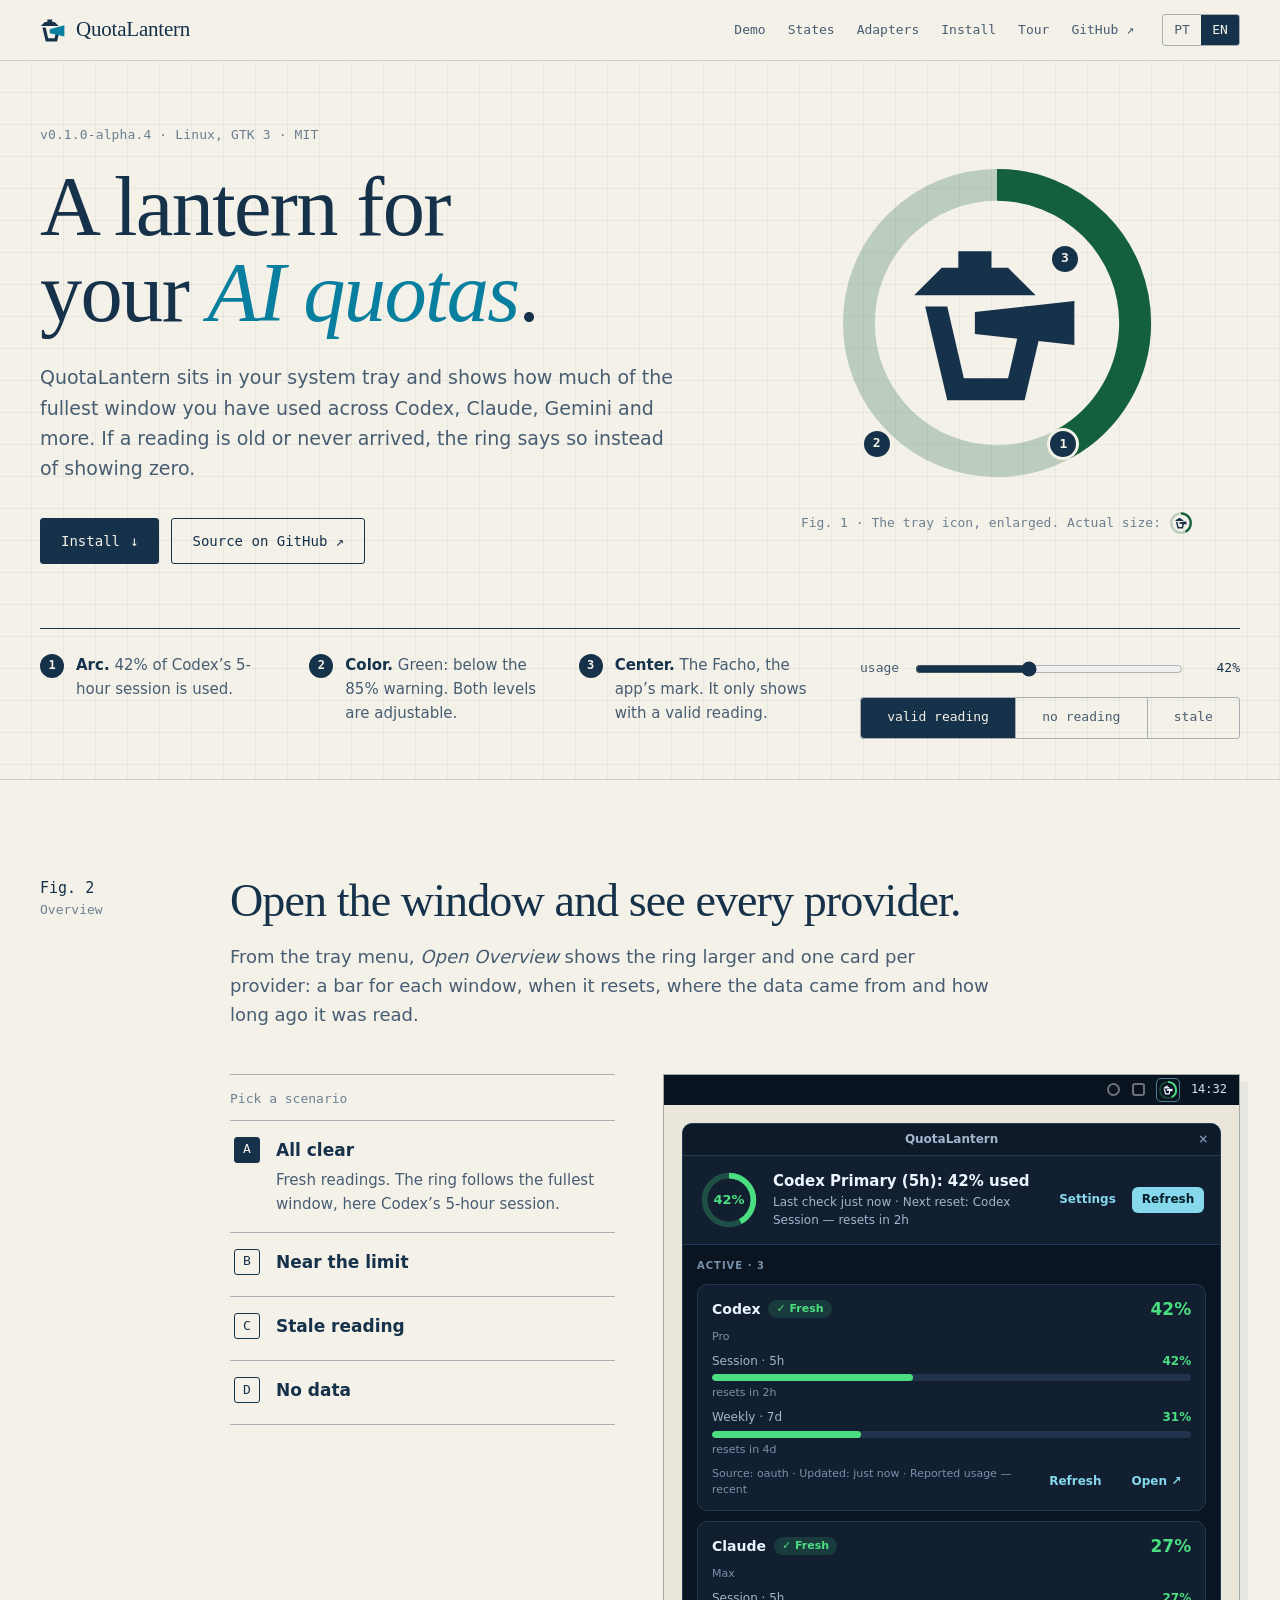
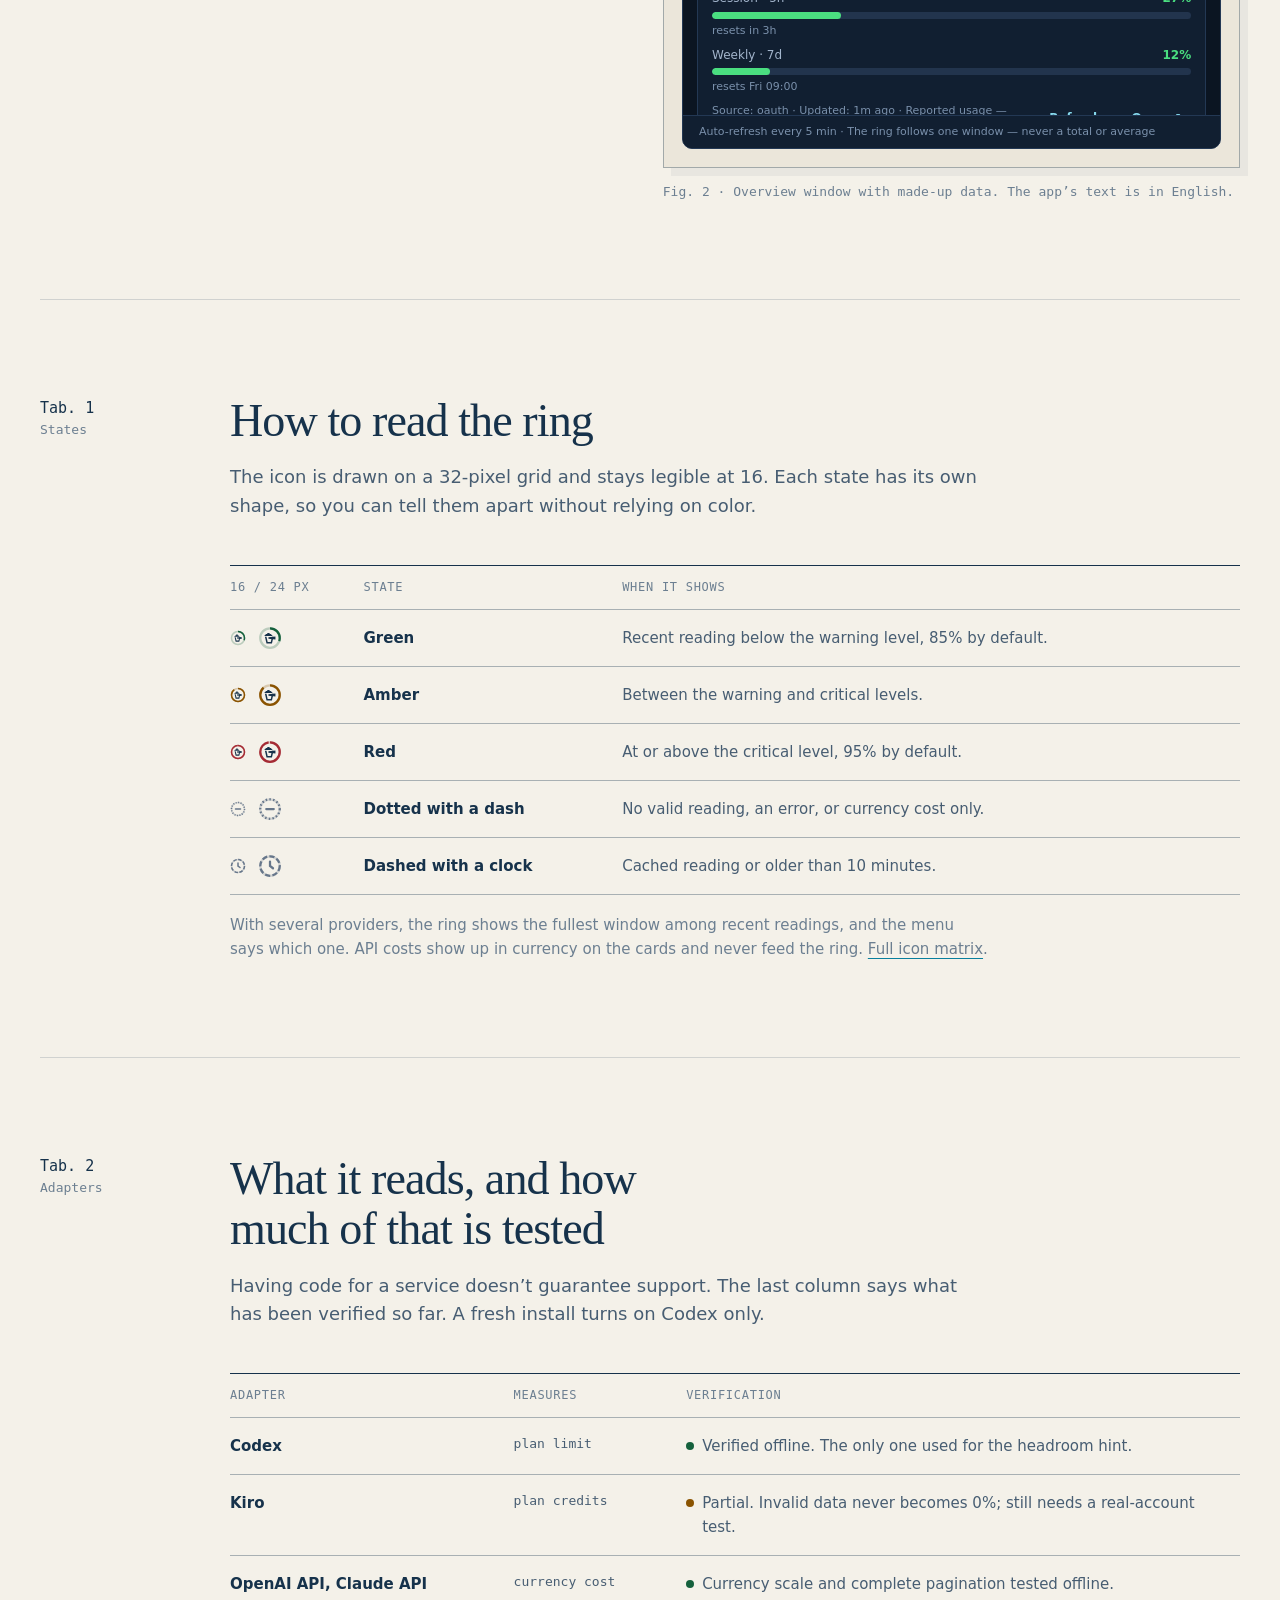
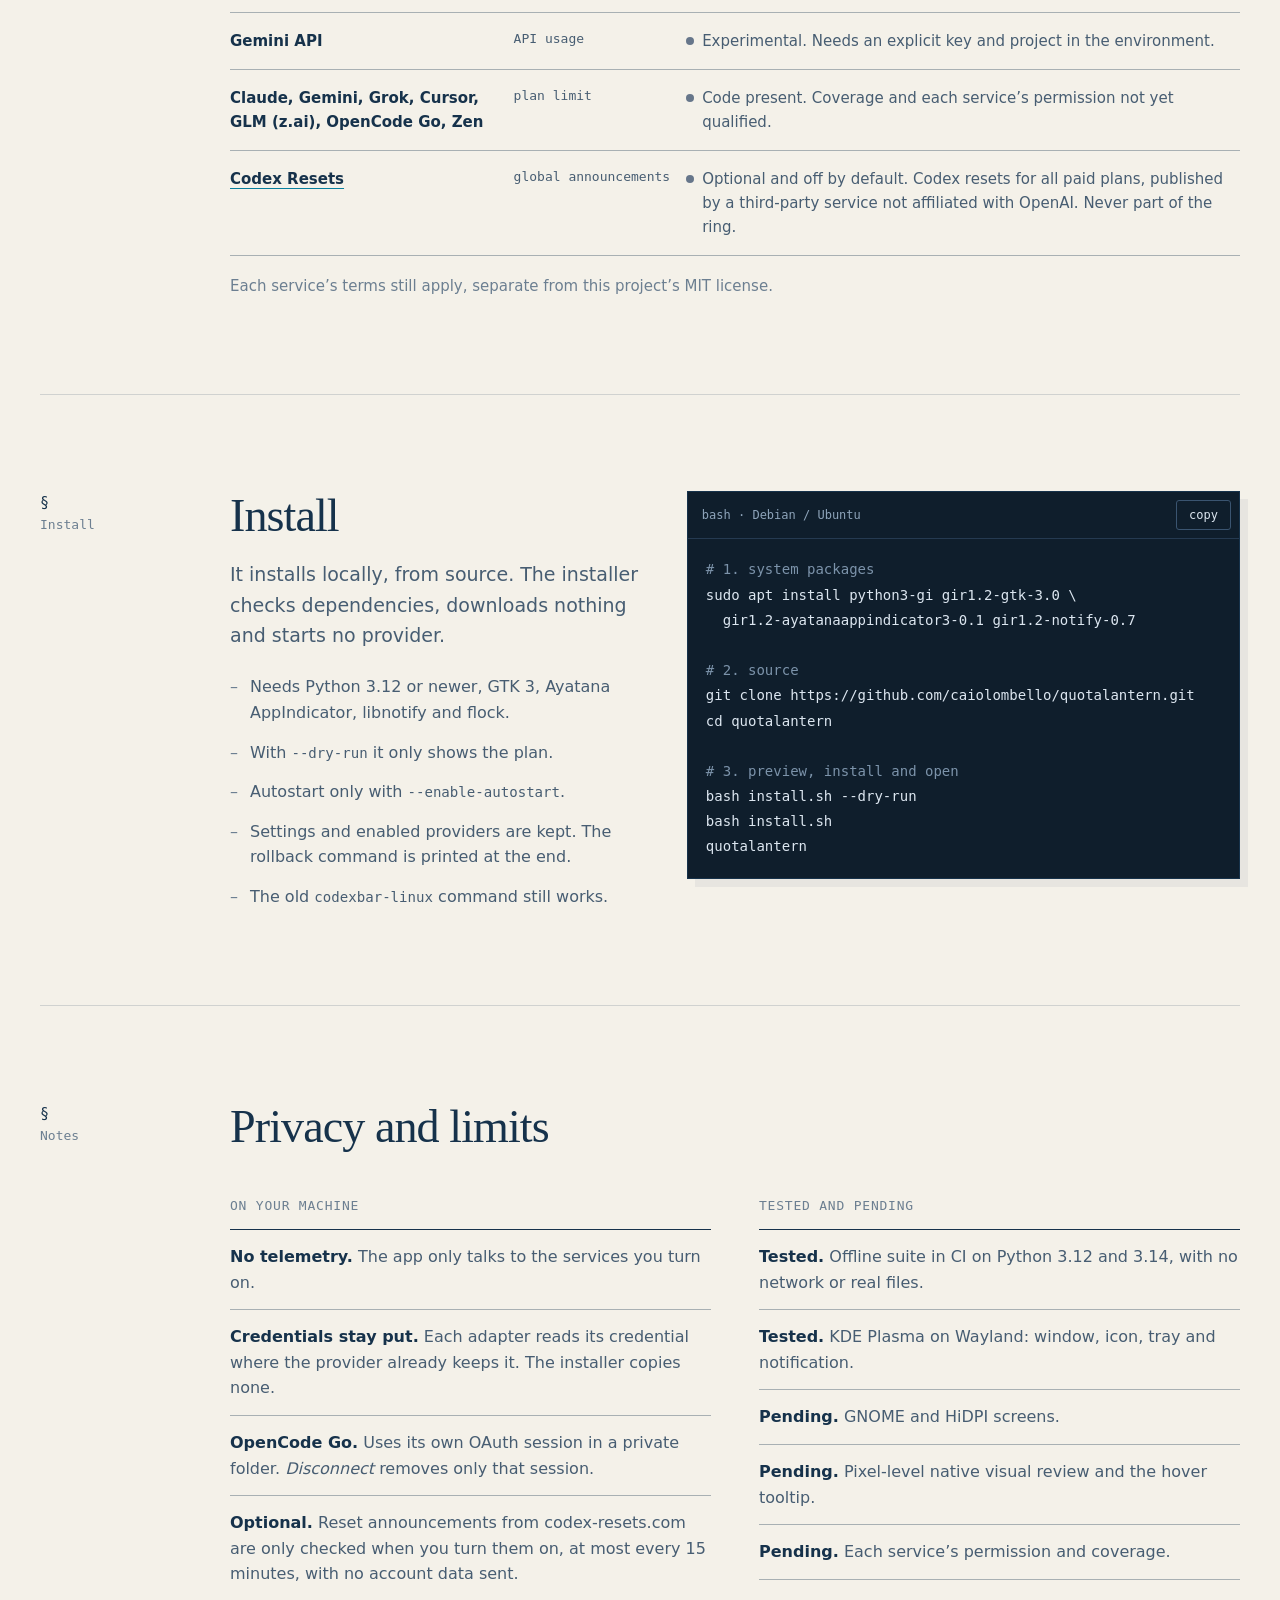
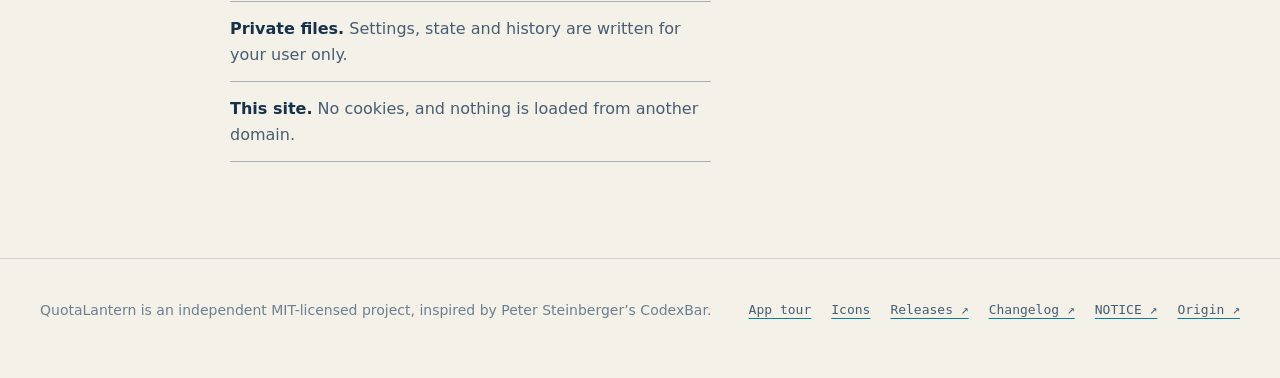
==== commit 41398aaa: "chore(release): prepare v0.1.0-alpha.4 Bump the version in BUILD.json, the About dialog, README, CHA" ====
--- a/site/index.html
+++ b/site/index.html
@@ -31,7 +31,7 @@
   <section class="hero gridded">
     <div class="wrap hero-grid" data-ring-figure>
       <div class="hero-text">
-        <p class="meta">v0.1.0-alpha.3 · Linux, GTK 3 · MIT</p>
+        <p class="meta">v0.1.0-alpha.4 · Linux, GTK 3 · MIT</p>
         <h1 class="display" data-pt="Uma lanterna para as suas <em>cotas de IA</em>." data-en="A lantern for your <em>AI quotas</em>.">Uma lanterna para as suas <em>cotas de IA</em>.</h1>
         <p class="lede" data-pt="O QuotaLantern fica na bandeja do sistema e mostra quanto você já usou da janela mais cheia entre Codex, Claude, Gemini e outros. Se a leitura está velha ou não chegou, o anel avisa em vez de mostrar zero." data-en="QuotaLantern sits in your system tray and shows how much of the fullest window you have used across Codex, Claude, Gemini and more. If a reading is old or never arrived, the ring says so instead of showing zero.">O QuotaLantern fica na bandeja do sistema e mostra quanto você já usou da janela mais cheia entre Codex, Claude, Gemini e outros. Se a leitura está velha ou não chegou, o anel avisa em vez de mostrar zero.</p>
         <div class="btn-row">
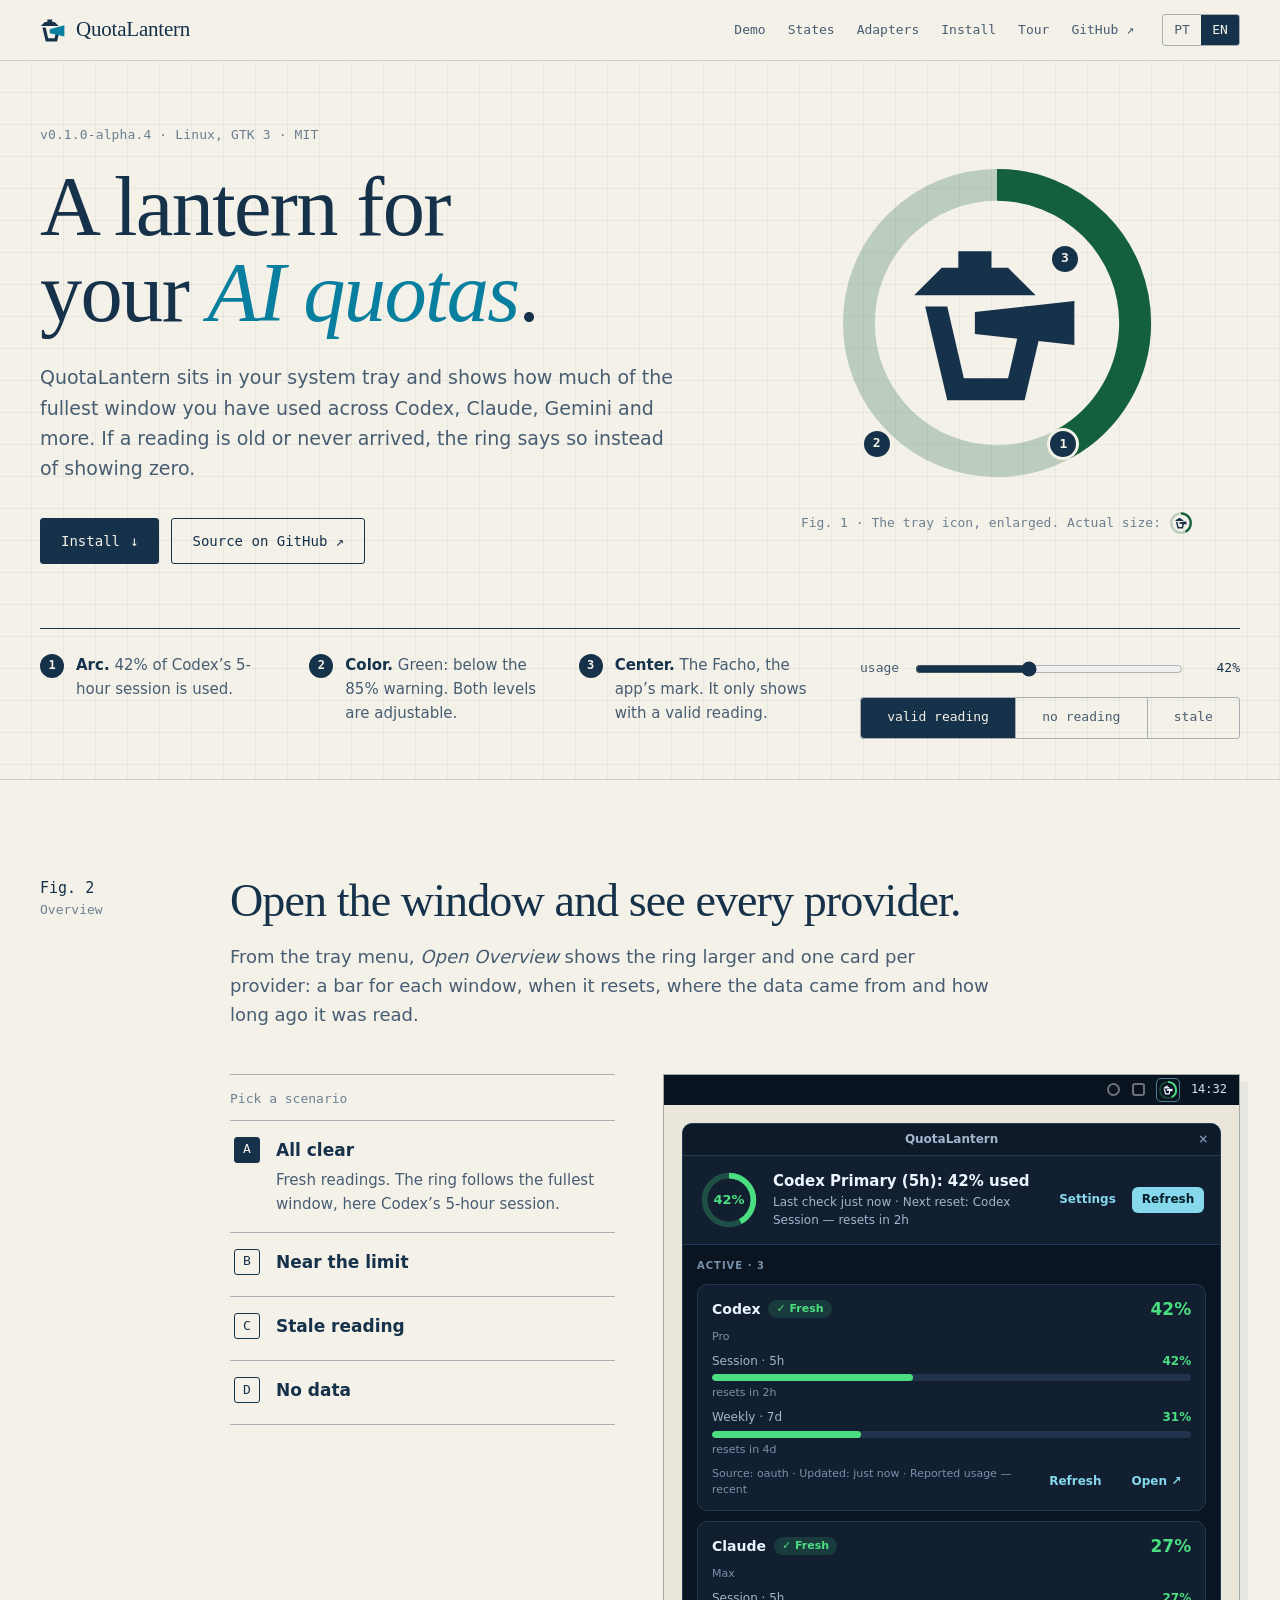
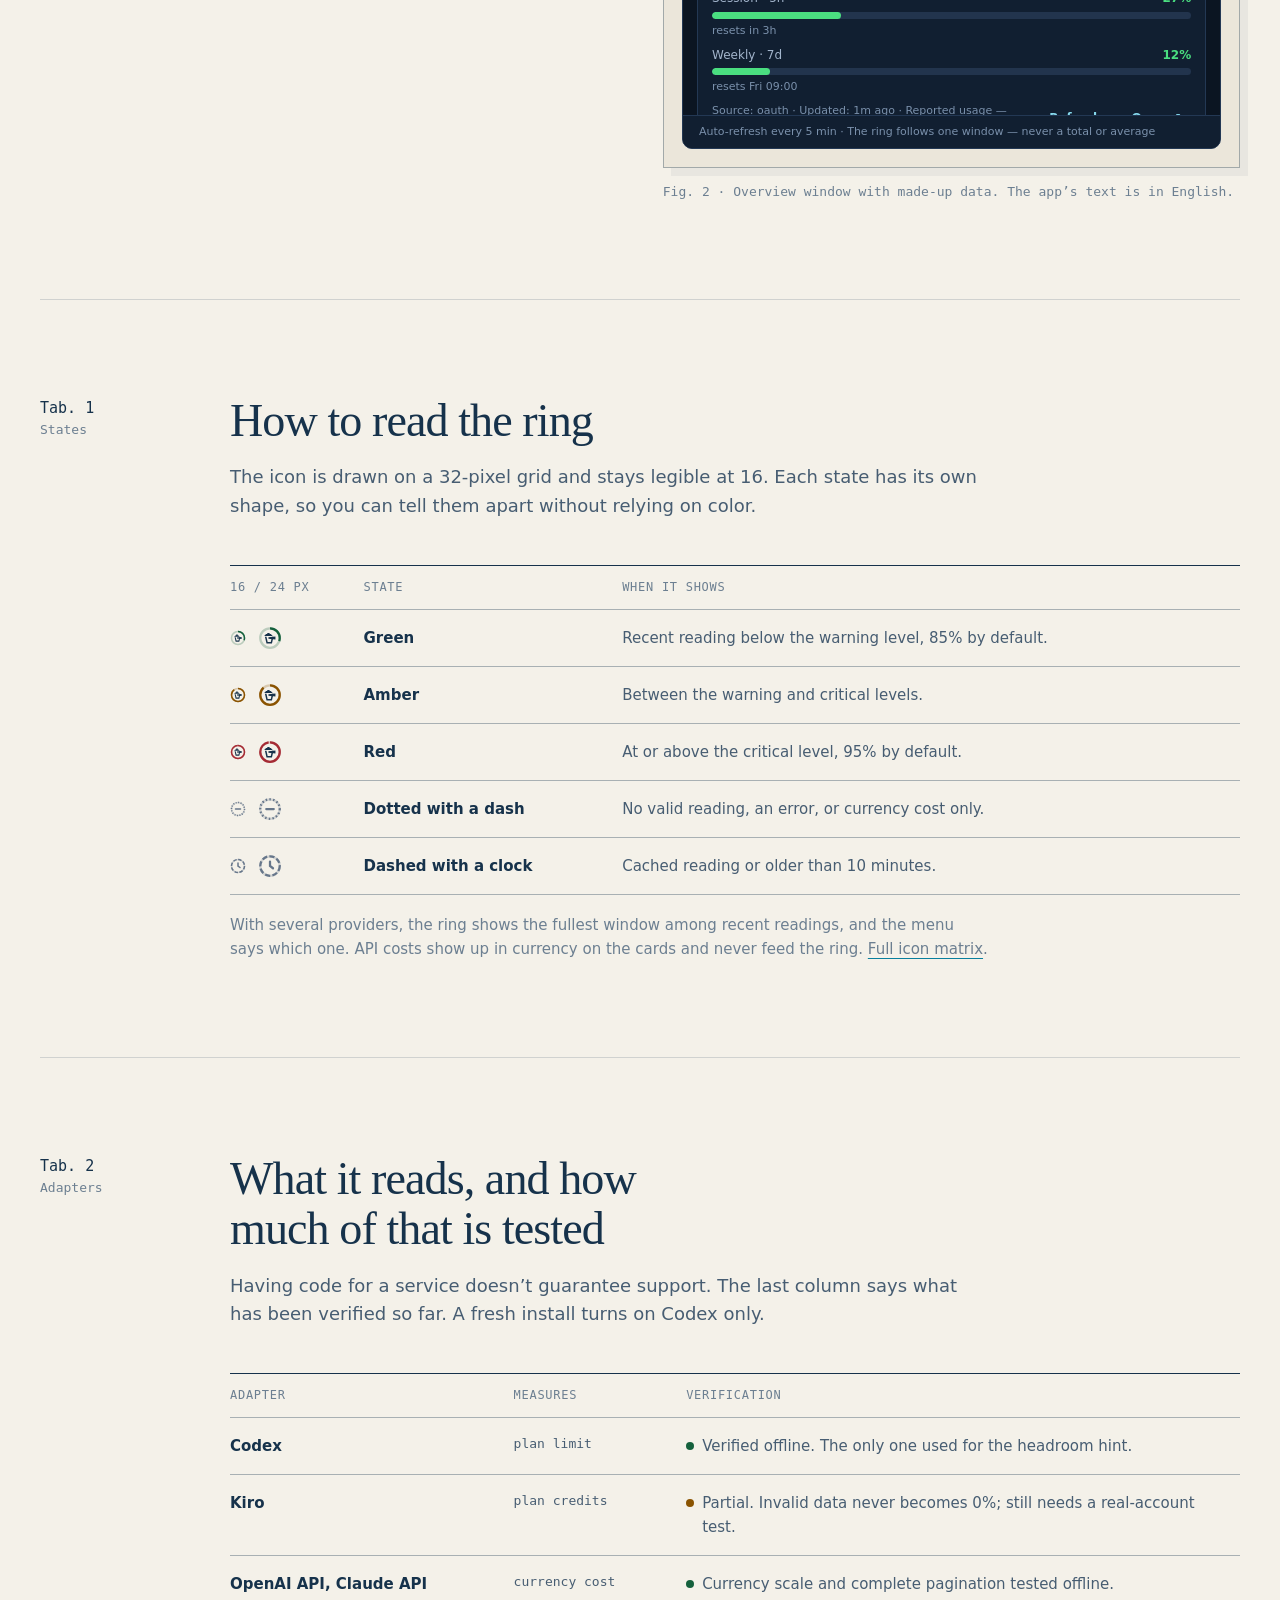
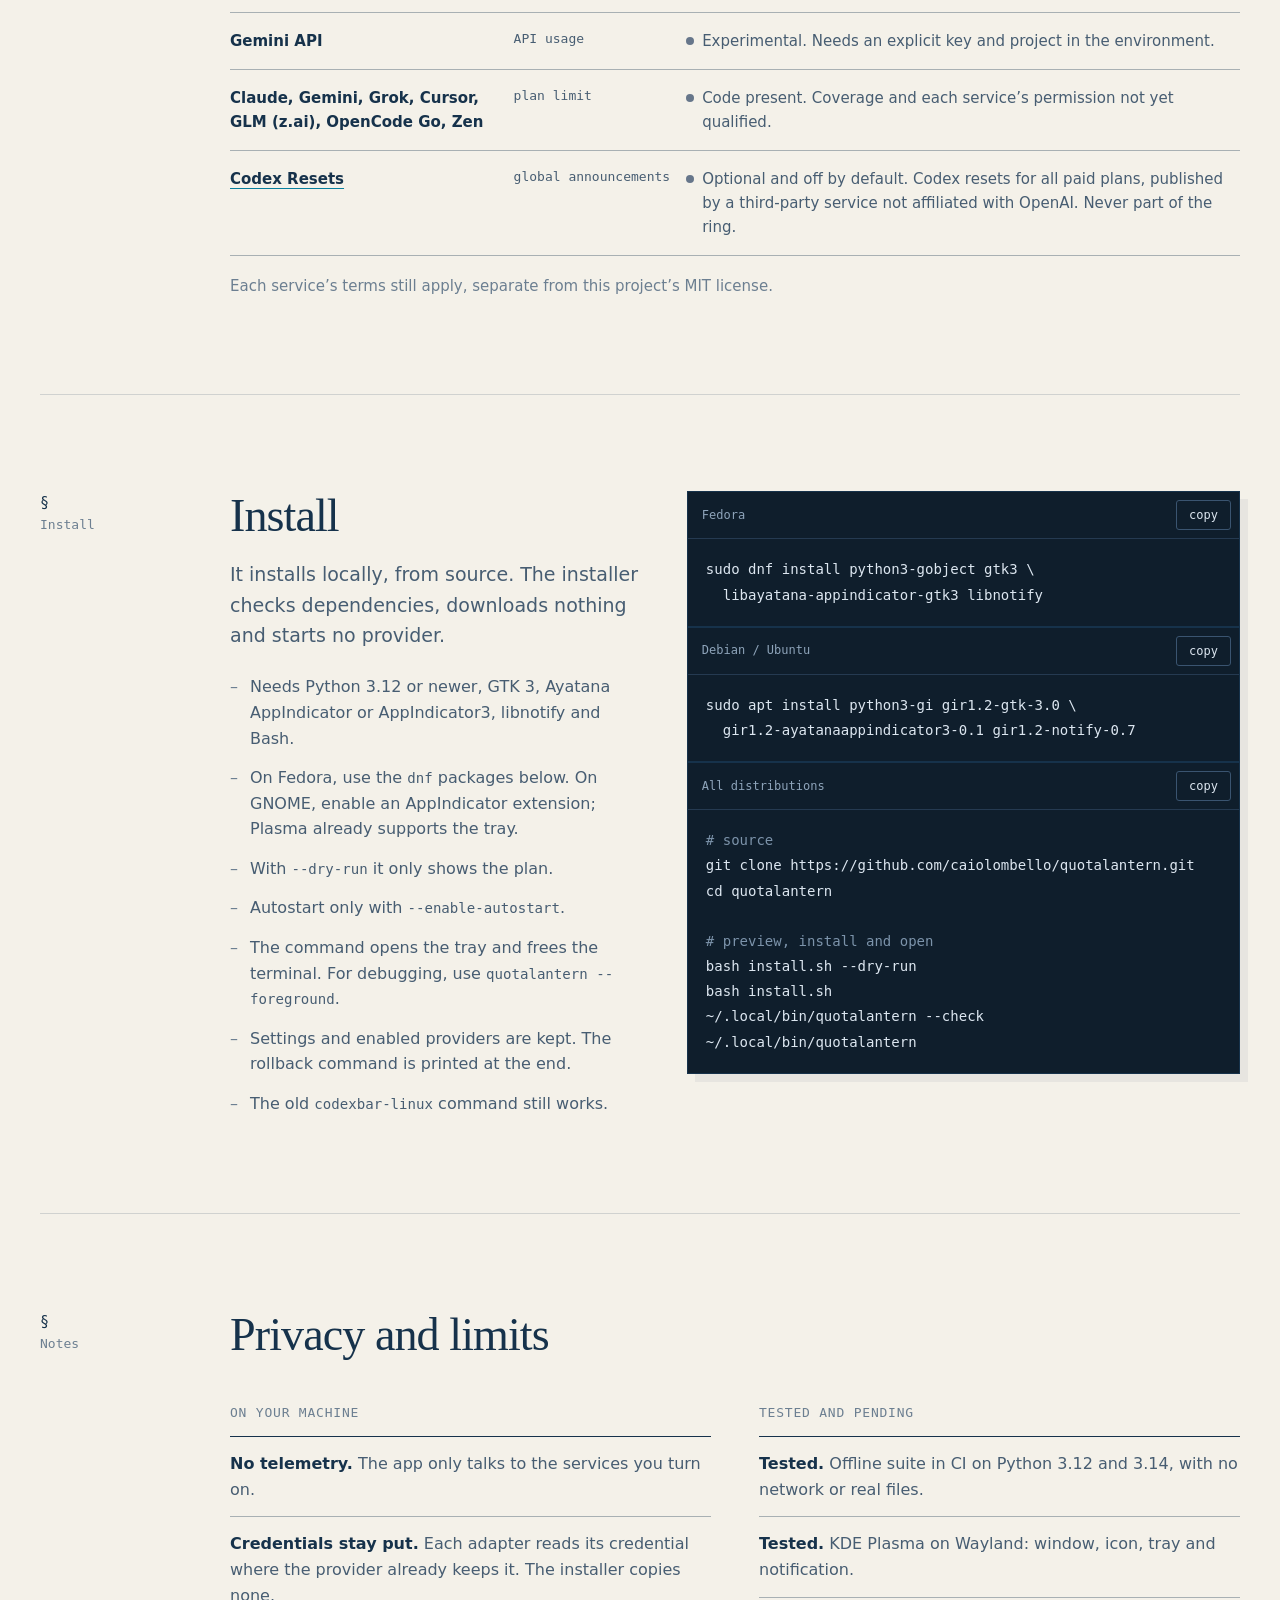
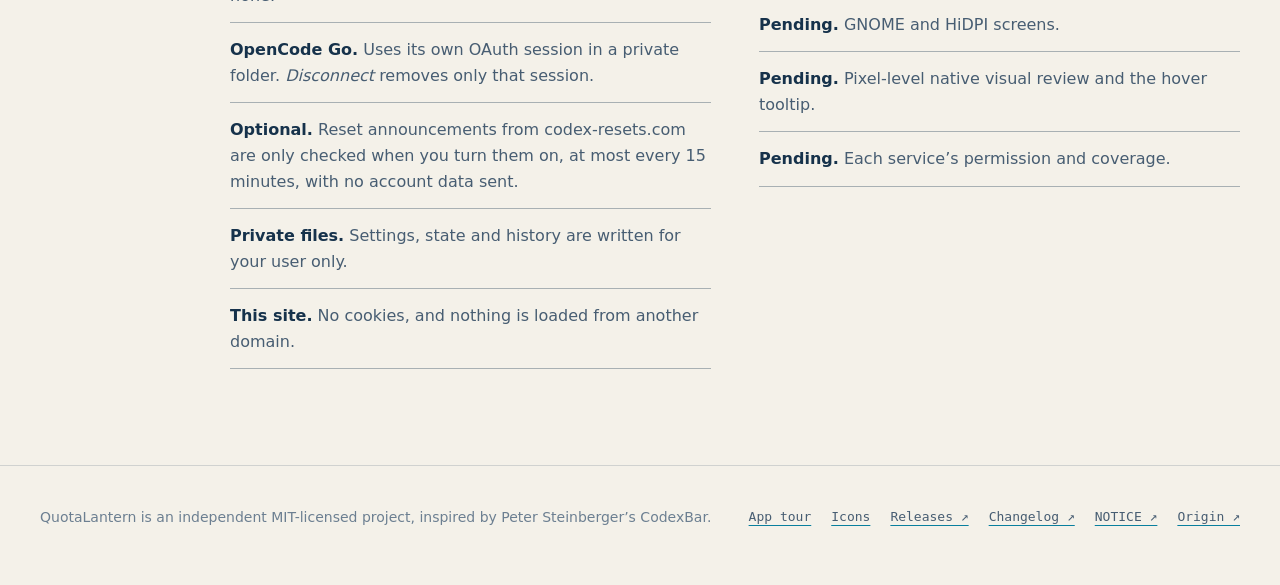
==== commit 8f5007ec: "fix(desktop): support Fedora and detached tray startup Accept AppIndicator3 alongside Ayatana and va" ====
--- a/site/index.html
+++ b/site/index.html
@@ -158,27 +158,39 @@
         <h2 class="display" id="install-title" data-pt="Instalar" data-en="Install">Instalar</h2>
         <p class="lede install-lede" data-pt="A instalação é local, a partir do código. O instalador confere as dependências, não baixa nada e não liga nenhum provedor." data-en="It installs locally, from source. The installer checks dependencies, downloads nothing and starts no provider.">A instalação é local, a partir do código. O instalador confere as dependências, não baixa nada e não liga nenhum provedor.</p>
         <ul class="facts">
-          <li data-pt="Requer Python 3.12 ou mais novo, GTK 3, Ayatana AppIndicator, libnotify e flock." data-en="Needs Python 3.12 or newer, GTK 3, Ayatana AppIndicator, libnotify and flock.">Requer Python 3.12 ou mais novo, GTK 3, Ayatana AppIndicator, libnotify e flock.</li>
+          <li data-pt="Requer Python 3.12 ou mais novo, GTK 3, Ayatana AppIndicator ou AppIndicator3, libnotify e Bash." data-en="Needs Python 3.12 or newer, GTK 3, Ayatana AppIndicator or AppIndicator3, libnotify and Bash.">Requer Python 3.12 ou mais novo, GTK 3, Ayatana AppIndicator ou AppIndicator3, libnotify e Bash.</li>
+          <li data-pt="No Fedora, use os pacotes <code>dnf</code> abaixo. No GNOME, ative uma extensão AppIndicator; o Plasma já tem suporte à bandeja." data-en="On Fedora, use the <code>dnf</code> packages below. On GNOME, enable an AppIndicator extension; Plasma already supports the tray.">No Fedora, use os pacotes <code>dnf</code> abaixo. No GNOME, ative uma extensão AppIndicator; o Plasma já tem suporte à bandeja.</li>
           <li data-pt="Com <code>--dry-run</code> ele só mostra o plano." data-en="With <code>--dry-run</code> it only shows the plan.">Com <code>--dry-run</code> ele só mostra o plano.</li>
           <li data-pt="Início automático só com <code>--enable-autostart</code>." data-en="Autostart only with <code>--enable-autostart</code>.">Início automático só com <code>--enable-autostart</code>.</li>
+          <li data-pt="O comando abre a bandeja e libera o terminal. Para diagnóstico, use <code>quotalantern --foreground</code>." data-en="The command opens the tray and frees the terminal. For debugging, use <code>quotalantern --foreground</code>.">O comando abre a bandeja e libera o terminal. Para diagnóstico, use <code>quotalantern --foreground</code>.</li>
           <li data-pt="Configurações e provedores ligados são mantidos. O comando de rollback aparece no fim." data-en="Settings and enabled providers are kept. The rollback command is printed at the end.">Configurações e provedores ligados são mantidos. O comando de rollback aparece no fim.</li>
           <li data-pt="O comando antigo <code>codexbar-linux</code> continua funcionando." data-en="The old <code>codexbar-linux</code> command still works.">O comando antigo <code>codexbar-linux</code> continua funcionando.</li>
         </ul>
       </div>
+      <div>
       <div class="terminal">
-        <div class="terminal-bar"><span>bash · Debian / Ubuntu</span><button type="button" class="copy" data-copy="install-cmds">copiar</button></div>
-<pre id="install-cmds"><span class="c" data-pt="# 1. pacotes do sistema" data-en="# 1. system packages"># 1. pacotes do sistema</span>
+        <div class="terminal-bar"><span>Fedora</span><button type="button" class="copy" data-copy="fedora-cmds">copiar</button></div>
+<pre id="fedora-cmds"><span data-cmd>sudo dnf install python3-gobject gtk3 \</span>
+<span data-cmd>  libayatana-appindicator-gtk3 libnotify</span></pre>
+      </div>
+      <div class="terminal">
+        <div class="terminal-bar"><span>Debian / Ubuntu</span><button type="button" class="copy" data-copy="debian-cmds">copiar</button></div>
+<pre id="debian-cmds">
 <span data-cmd>sudo apt install python3-gi gir1.2-gtk-3.0 \</span>
-<span data-cmd>  gir1.2-ayatanaappindicator3-0.1 gir1.2-notify-0.7</span>
-
-<span class="c" data-pt="# 2. código" data-en="# 2. source"># 2. código</span>
+<span data-cmd>  gir1.2-ayatanaappindicator3-0.1 gir1.2-notify-0.7</span></pre>
+      </div>
+      <div class="terminal">
+        <div class="terminal-bar"><span data-pt="Todas as distribuições" data-en="All distributions">Todas as distribuições</span><button type="button" class="copy" data-copy="install-cmds">copiar</button></div>
+<pre id="install-cmds"><span class="c" data-pt="# código" data-en="# source"># código</span>
 <span data-cmd>git clone https://github.com/caiolombello/quotalantern.git</span>
 <span data-cmd>cd quotalantern</span>
 
-<span class="c" data-pt="# 3. ver o plano, instalar e abrir" data-en="# 3. preview, install and open"># 3. ver o plano, instalar e abrir</span>
+<span class="c" data-pt="# ver o plano, instalar e abrir" data-en="# preview, install and open"># ver o plano, instalar e abrir</span>
 <span data-cmd>bash install.sh --dry-run</span>
 <span data-cmd>bash install.sh</span>
-<span data-cmd>quotalantern</span></pre>
+<span data-cmd>~/.local/bin/quotalantern --check</span>
+<span data-cmd>~/.local/bin/quotalantern</span></pre>
+      </div>
       </div>
     </div>
   </section>
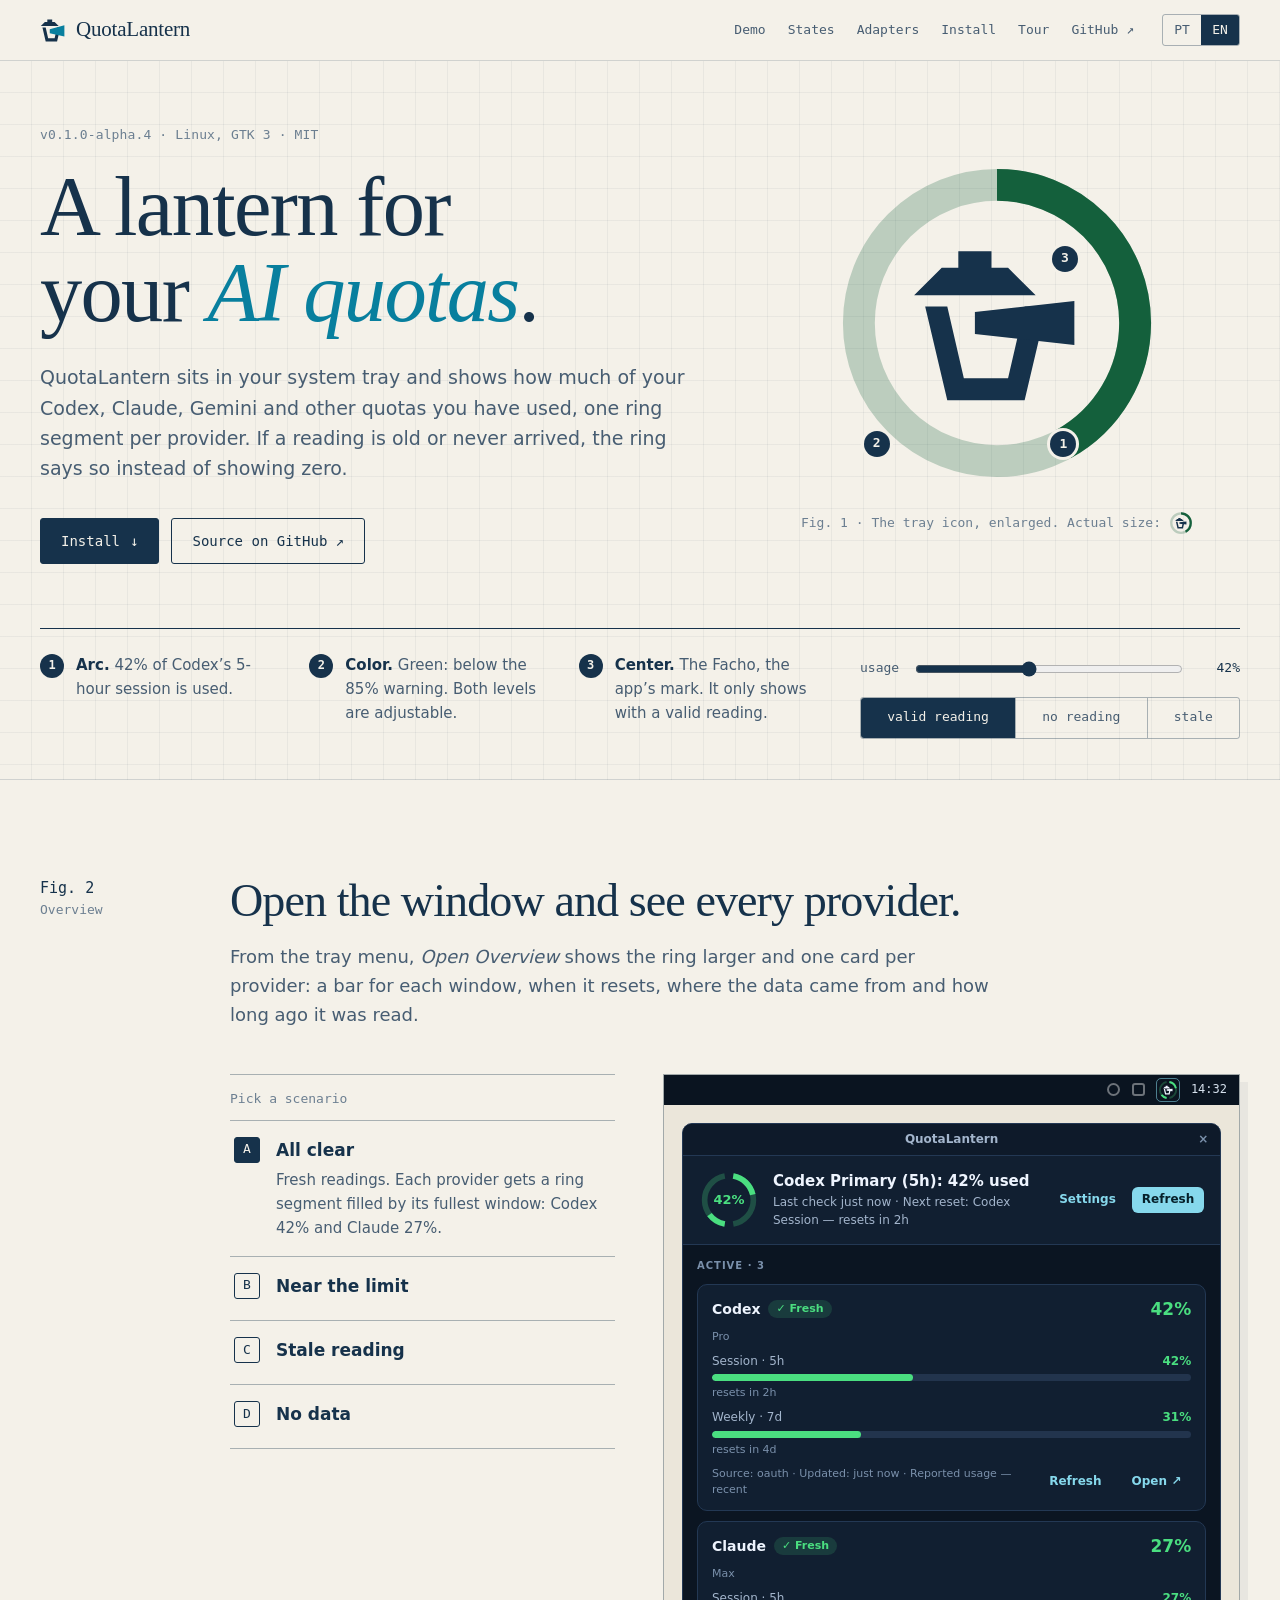
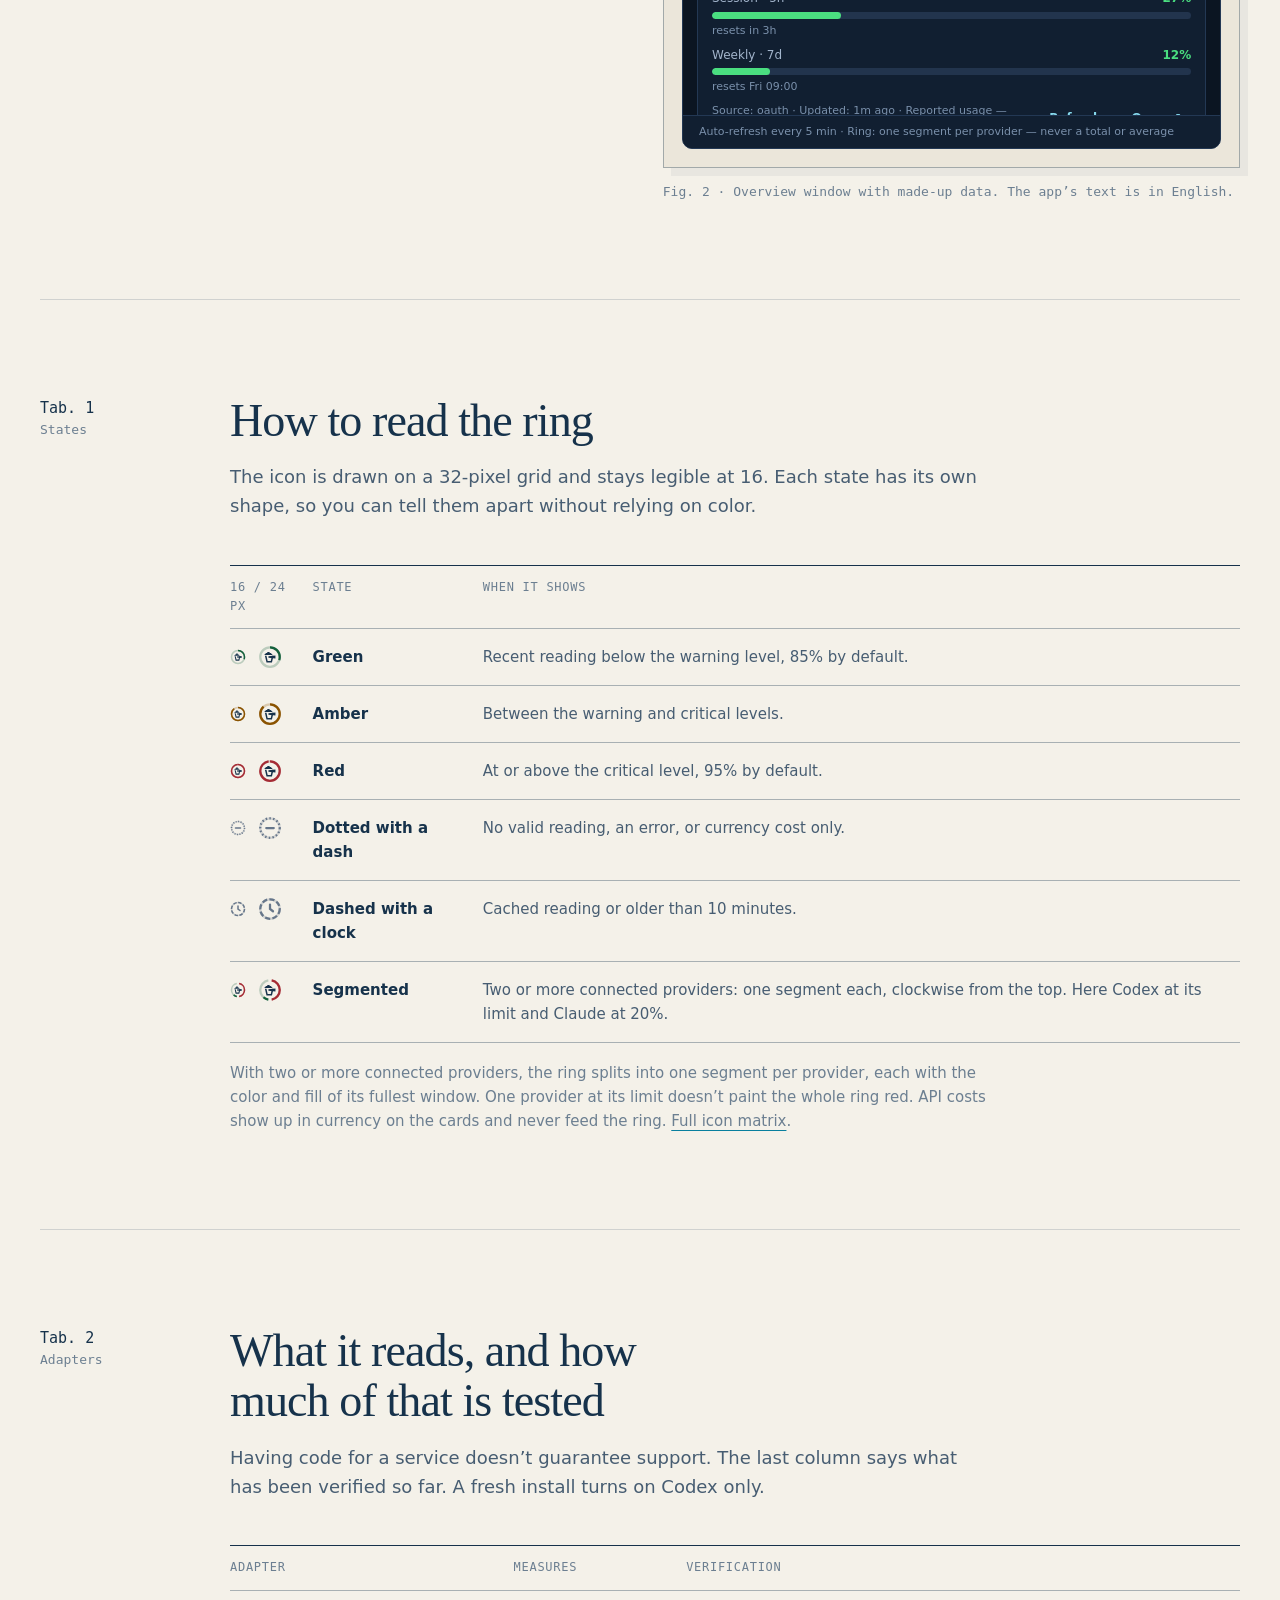
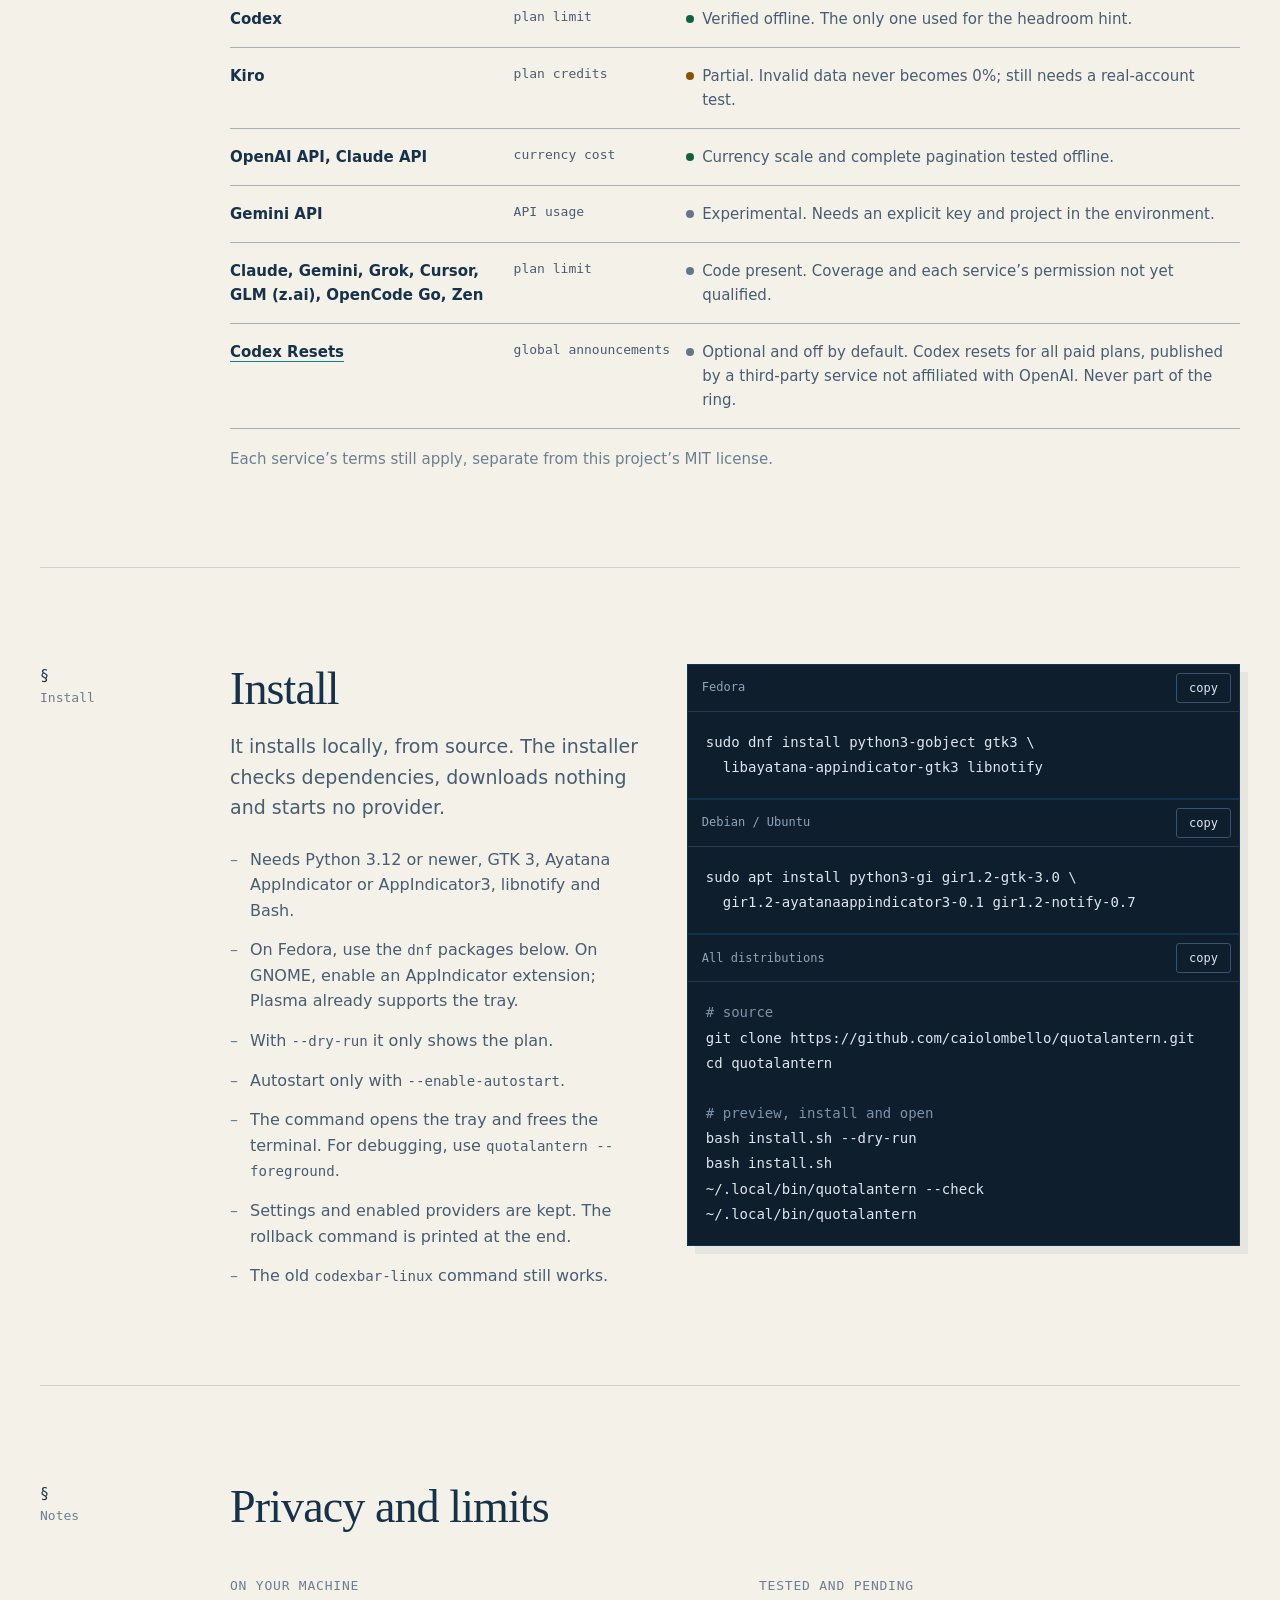
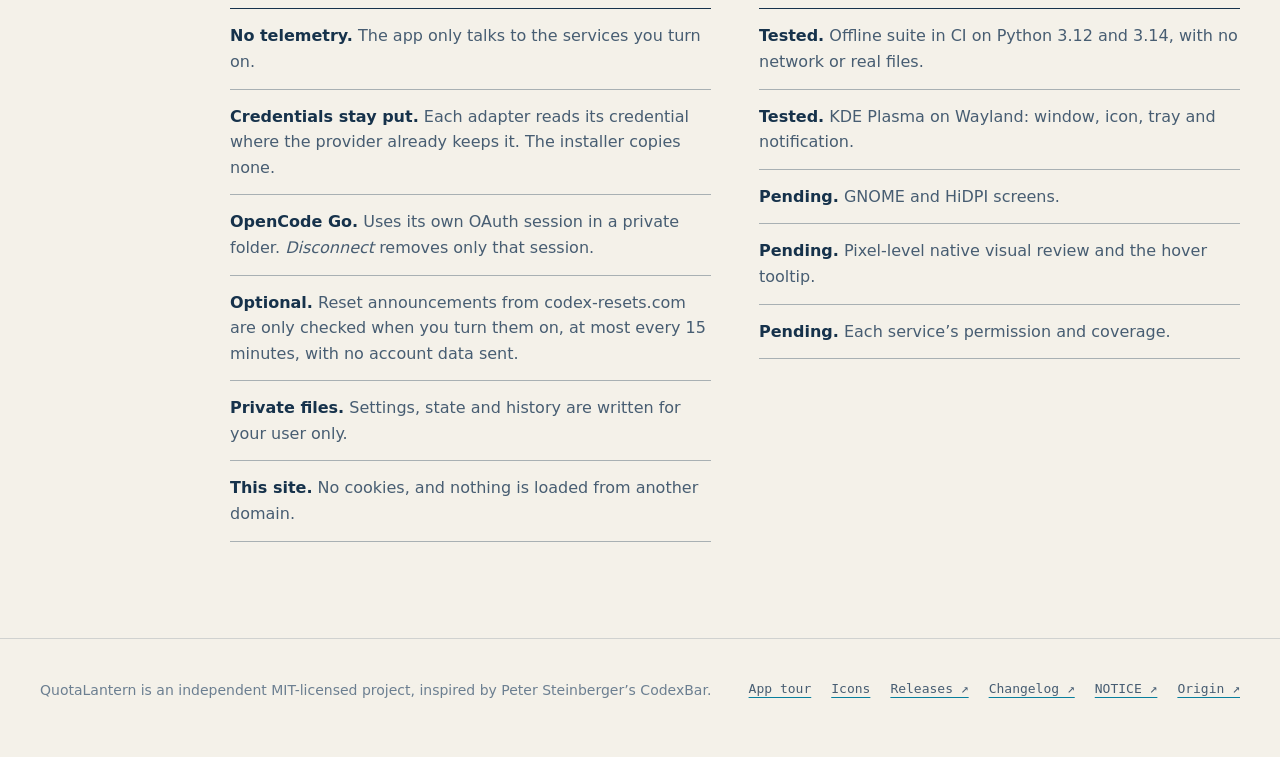
==== commit ae626405: "docs(site): segmented ring, new tray menu and meter choice The website described the single most-use" ====
--- a/site/index.html
+++ b/site/index.html
@@ -33,7 +33,7 @@
       <div class="hero-text">
         <p class="meta">v0.1.0-alpha.4 · Linux, GTK 3 · MIT</p>
         <h1 class="display" data-pt="Uma lanterna para as suas <em>cotas de IA</em>." data-en="A lantern for your <em>AI quotas</em>.">Uma lanterna para as suas <em>cotas de IA</em>.</h1>
-        <p class="lede" data-pt="O QuotaLantern fica na bandeja do sistema e mostra quanto você já usou da janela mais cheia entre Codex, Claude, Gemini e outros. Se a leitura está velha ou não chegou, o anel avisa em vez de mostrar zero." data-en="QuotaLantern sits in your system tray and shows how much of the fullest window you have used across Codex, Claude, Gemini and more. If a reading is old or never arrived, the ring says so instead of showing zero.">O QuotaLantern fica na bandeja do sistema e mostra quanto você já usou da janela mais cheia entre Codex, Claude, Gemini e outros. Se a leitura está velha ou não chegou, o anel avisa em vez de mostrar zero.</p>
+        <p class="lede" data-pt="O QuotaLantern fica na bandeja do sistema e mostra quanto você já usou das cotas do Codex, Claude, Gemini e outros, com um segmento do anel por provedor. Se a leitura está velha ou não chegou, o anel avisa em vez de mostrar zero." data-en="QuotaLantern sits in your system tray and shows how much of your Codex, Claude, Gemini and other quotas you have used, one ring segment per provider. If a reading is old or never arrived, the ring says so instead of showing zero.">O QuotaLantern fica na bandeja do sistema e mostra quanto você já usou das cotas do Codex, Claude, Gemini e outros, com um segmento do anel por provedor. Se a leitura está velha ou não chegou, o anel avisa em vez de mostrar zero.</p>
         <div class="btn-row">
           <a class="btn solid" href="#instalar"><span data-pt="Instalar" data-en="Install">Instalar</span> <span aria-hidden="true">↓</span></a>
           <a class="btn" href="https://github.com/caiolombello/quotalantern" data-pt="Código no GitHub ↗" data-en="Source on GitHub ↗">Código no GitHub ↗</a>
@@ -74,8 +74,8 @@
       <div class="demo" data-demo>
         <fieldset class="scenario-list">
           <legend data-pt="Escolha um cenário" data-en="Pick a scenario">Escolha um cenário</legend>
-          <label class="scenario"><input type="radio" name="scenario" value="normal" checked><span class="key">A</span><span class="name" data-pt="Tudo certo" data-en="All clear">Tudo certo</span><span class="desc" data-pt="Leituras recentes. O anel acompanha a janela mais cheia, aqui a sessão de 5 h do Codex." data-en="Fresh readings. The ring follows the fullest window, here Codex’s 5-hour session.">Leituras recentes. O anel acompanha a janela mais cheia, aqui a sessão de 5 h do Codex.</span></label>
-          <label class="scenario"><input type="radio" name="scenario" value="near"><span class="key">B</span><span class="name" data-pt="Perto do limite" data-en="Near the limit">Perto do limite</span><span class="desc" data-pt="O Claude passou de 95%. Anel e barra ficam vermelhos e o card sobe para o topo. O anel nunca soma provedores nem tira média." data-en="Claude went past 95%. Ring and bar turn red and the card moves to the top. The ring never adds providers up or averages them.">O Claude passou de 95%. Anel e barra ficam vermelhos e o card sobe para o topo. O anel nunca soma provedores nem tira média.</span></label>
+          <label class="scenario"><input type="radio" name="scenario" value="normal" checked><span class="key">A</span><span class="name" data-pt="Tudo certo" data-en="All clear">Tudo certo</span><span class="desc" data-pt="Leituras recentes. Cada provedor tem um segmento do anel, preenchido pela sua janela mais cheia: Codex 42% e Claude 27%." data-en="Fresh readings. Each provider gets a ring segment filled by its fullest window: Codex 42% and Claude 27%.">Leituras recentes. Cada provedor tem um segmento do anel, preenchido pela sua janela mais cheia: Codex 42% e Claude 27%.</span></label>
+          <label class="scenario"><input type="radio" name="scenario" value="near"><span class="key">B</span><span class="name" data-pt="Perto do limite" data-en="Near the limit">Perto do limite</span><span class="desc" data-pt="O Claude passou de 95%. Só o segmento dele fica vermelho, o do Codex segue âmbar, e o card sobe para o topo. O anel nunca soma provedores nem tira média." data-en="Claude went past 95%. Only its segment turns red, Codex’s stays amber, and the card moves to the top. The ring never adds providers up or averages them.">O Claude passou de 95%. Só o segmento dele fica vermelho, o do Codex segue âmbar, e o card sobe para o topo. O anel nunca soma provedores nem tira média.</span></label>
           <label class="scenario"><input type="radio" name="scenario" value="stale"><span class="key">C</span><span class="name" data-pt="Leitura antiga" data-en="Stale reading">Leitura antiga</span><span class="desc" data-pt="Nada foi confirmado nos últimos 10 minutos. As barras ficam cinza, o anel mostra um relógio e a janela lista o que ficou sem confirmação." data-en="Nothing was confirmed in the last 10 minutes. Bars turn grey, the ring shows a clock and the window lists what is unconfirmed.">Nada foi confirmado nos últimos 10 minutos. As barras ficam cinza, o anel mostra um relógio e a janela lista o que ficou sem confirmação.</span></label>
           <label class="scenario"><input type="radio" name="scenario" value="unknown"><span class="key">D</span><span class="name" data-pt="Sem dados" data-en="No data">Sem dados</span><span class="desc" data-pt="O Gemini respondeu com erro e o Cursor não está conectado. Cada card diz o que fazer." data-en="Gemini returned an error and Cursor isn’t connected. Each card says what to do.">O Gemini respondeu com erro e o Cursor não está conectado. Cada card diz o que fazer.</span></label>
         </fieldset>
@@ -94,7 +94,7 @@
                 <div class="app-buttons"><span class="app-btn">Settings</span><span class="app-btn primary">Refresh</span></div>
               </div>
               <div class="app-body" data-app-body></div>
-              <div class="app-foot">Auto-refresh every 5 min  ·  The ring follows one window — never a total or average</div>
+              <div class="app-foot">Auto-refresh every 5 min  ·  Ring: one segment per provider — never a total or average</div>
             </div>
           </div>
           <figcaption class="caption plate-cap" data-pt="Fig. 2 · Janela Overview com dados inventados. O texto do app é em inglês." data-en="Fig. 2 · Overview window with made-up data. The app’s text is in English.">Fig. 2 · Janela Overview com dados inventados. O texto do app é em inglês.</figcaption>
@@ -120,10 +120,11 @@
             <tr><td><span class="icons"><svg viewBox="0 0 32 32" aria-hidden="true" focusable="false"><circle cx="16" cy="16" r="13" fill="none" stroke="var(--crit)" stroke-width="3" opacity=".25"/><circle cx="16" cy="16" r="13" fill="none" stroke="var(--crit)" stroke-width="3" stroke-dasharray="79.231 81.681" transform="rotate(-90 16 16)"/><g transform="translate(7.68 7.68) scale(.52)" fill="var(--ink)"><path d="M9 3H15V6H18L23 11H1L6 6H9Z"/><path d="M3 13H7L10 26H18L21 13H25L21 30H7Z"/><path d="M12 14L30 12V20L12 18Z"/></g></svg><svg viewBox="0 0 32 32" aria-hidden="true" focusable="false"><circle cx="16" cy="16" r="13" fill="none" stroke="var(--crit)" stroke-width="3" opacity=".25"/><circle cx="16" cy="16" r="13" fill="none" stroke="var(--crit)" stroke-width="3" stroke-dasharray="79.231 81.681" transform="rotate(-90 16 16)"/><g transform="translate(7.68 7.68) scale(.52)" fill="var(--ink)"><path d="M9 3H15V6H18L23 11H1L6 6H9Z"/><path d="M3 13H7L10 26H18L21 13H25L21 30H7Z"/><path d="M12 14L30 12V20L12 18Z"/></g></svg></span></td><th scope="row" data-pt="Vermelho" data-en="Red">Vermelho</th><td data-pt="No nível crítico ou acima, 95% por padrão." data-en="At or above the critical level, 95% by default.">No nível crítico ou acima, 95% por padrão.</td></tr>
             <tr><td><span class="icons"><svg viewBox="0 0 32 32" aria-hidden="true" focusable="false"><circle cx="16" cy="16" r="13" fill="none" stroke="var(--neutral)" stroke-width="3" opacity=".25"/><circle cx="16" cy="16" r="13" fill="none" stroke="var(--neutral)" stroke-width="3" stroke-dasharray="2 3"/><path d="M11 16H21" fill="none" stroke="var(--neutral)" stroke-width="3" stroke-linecap="round"/></svg><svg viewBox="0 0 32 32" aria-hidden="true" focusable="false"><circle cx="16" cy="16" r="13" fill="none" stroke="var(--neutral)" stroke-width="3" opacity=".25"/><circle cx="16" cy="16" r="13" fill="none" stroke="var(--neutral)" stroke-width="3" stroke-dasharray="2 3"/><path d="M11 16H21" fill="none" stroke="var(--neutral)" stroke-width="3" stroke-linecap="round"/></svg></span></td><th scope="row" data-pt="Pontilhado com traço" data-en="Dotted with a dash">Pontilhado com traço</th><td data-pt="Sem leitura válida, com erro ou só com custo em moeda." data-en="No valid reading, an error, or currency cost only.">Sem leitura válida, com erro ou só com custo em moeda.</td></tr>
             <tr><td><span class="icons"><svg viewBox="0 0 32 32" aria-hidden="true" focusable="false"><circle cx="16" cy="16" r="13" fill="none" stroke="var(--neutral)" stroke-width="3" opacity=".25"/><circle cx="16" cy="16" r="13" fill="none" stroke="var(--neutral)" stroke-width="3" stroke-dasharray="7 3"/><path d="M16 10V16L20 19" fill="none" stroke="var(--neutral)" stroke-width="3" stroke-linecap="round"/></svg><svg viewBox="0 0 32 32" aria-hidden="true" focusable="false"><circle cx="16" cy="16" r="13" fill="none" stroke="var(--neutral)" stroke-width="3" opacity=".25"/><circle cx="16" cy="16" r="13" fill="none" stroke="var(--neutral)" stroke-width="3" stroke-dasharray="7 3"/><path d="M16 10V16L20 19" fill="none" stroke="var(--neutral)" stroke-width="3" stroke-linecap="round"/></svg></span></td><th scope="row" data-pt="Tracejado com relógio" data-en="Dashed with a clock">Tracejado com relógio</th><td data-pt="Leitura de cache ou com mais de 10 minutos." data-en="Cached reading or older than 10 minutes.">Leitura de cache ou com mais de 10 minutos.</td></tr>
+            <tr><td><span class="icons"><svg viewBox="0 0 32 32" aria-hidden="true" focusable="false"><path d="M18.257 3.197A13 13 0 0 1 18.257 28.803" fill="none" stroke="var(--crit)" stroke-width="3" opacity=".25"/><path d="M18.257 3.197A13 13 0 0 1 18.257 28.803" fill="none" stroke="var(--crit)" stroke-width="3"/><path d="M13.743 28.803A13 13 0 0 1 13.743 3.197" fill="none" stroke="var(--ok)" stroke-width="3" opacity=".25"/><path d="M13.743 28.803A13 13 0 0 1 7.301 25.661" fill="none" stroke="var(--ok)" stroke-width="3"/><g transform="translate(7.68 7.68) scale(.52)" fill="var(--ink)"><path d="M9 3H15V6H18L23 11H1L6 6H9Z"/><path d="M3 13H7L10 26H18L21 13H25L21 30H7Z"/><path d="M12 14L30 12V20L12 18Z"/></g></svg><svg viewBox="0 0 32 32" aria-hidden="true" focusable="false"><path d="M18.257 3.197A13 13 0 0 1 18.257 28.803" fill="none" stroke="var(--crit)" stroke-width="3" opacity=".25"/><path d="M18.257 3.197A13 13 0 0 1 18.257 28.803" fill="none" stroke="var(--crit)" stroke-width="3"/><path d="M13.743 28.803A13 13 0 0 1 13.743 3.197" fill="none" stroke="var(--ok)" stroke-width="3" opacity=".25"/><path d="M13.743 28.803A13 13 0 0 1 7.301 25.661" fill="none" stroke="var(--ok)" stroke-width="3"/><g transform="translate(7.68 7.68) scale(.52)" fill="var(--ink)"><path d="M9 3H15V6H18L23 11H1L6 6H9Z"/><path d="M3 13H7L10 26H18L21 13H25L21 30H7Z"/><path d="M12 14L30 12V20L12 18Z"/></g></svg></span></td><th scope="row" data-pt="Segmentado" data-en="Segmented">Segmentado</th><td data-pt="Dois ou mais provedores conectados: um segmento cada, no sentido horário a partir do topo. Aqui o Codex no limite e o Claude em 20%." data-en="Two or more connected providers: one segment each, clockwise from the top. Here Codex at its limit and Claude at 20%.">Dois ou mais provedores conectados: um segmento cada, no sentido horário a partir do topo. Aqui o Codex no limite e o Claude em 20%.</td></tr>
           </tbody>
         </table>
       </div>
-      <p class="note" data-pt="Com vários provedores, o anel mostra a janela mais cheia entre as leituras recentes, e o menu diz qual é. Custos de API aparecem em moeda nos cards e nunca entram no anel. <a href='icons.html'>Matriz completa de ícones</a>." data-en="With several providers, the ring shows the fullest window among recent readings, and the menu says which one. API costs show up in currency on the cards and never feed the ring. <a href='icons.html'>Full icon matrix</a>.">Com vários provedores, o anel mostra a janela mais cheia entre as leituras recentes, e o menu diz qual é. Custos de API aparecem em moeda nos cards e nunca entram no anel. <a href="icons.html">Matriz completa de ícones</a>.</p>
+      <p class="note" data-pt="Com dois ou mais provedores conectados, o anel se divide em um segmento por provedor, cada um com a cor e o preenchimento da sua janela mais cheia. Um provedor no limite não pinta o anel inteiro de vermelho. Custos de API aparecem em moeda nos cards e nunca entram no anel. <a href='icons.html'>Matriz completa de ícones</a>." data-en="With two or more connected providers, the ring splits into one segment per provider, each with the color and fill of its fullest window. One provider at its limit doesn’t paint the whole ring red. API costs show up in currency on the cards and never feed the ring. <a href='icons.html'>Full icon matrix</a>.">Com dois ou mais provedores conectados, o anel se divide em um segmento por provedor, cada um com a cor e o preenchimento da sua janela mais cheia. Um provedor no limite não pinta o anel inteiro de vermelho. Custos de API aparecem em moeda nos cards e nunca entram no anel. <a href="icons.html">Matriz completa de ícones</a>.</p>
     </div>
   </section>
 
--- a/site/style.css
+++ b/site/style.css
@@ -258,7 +258,8 @@
 .menu-mock li.dim { color: #8ea2bb; }
 .menu-mock li.on { background: #2a4f7a; }
 .menu-mock li.sep { height: 1px; padding: 0; margin: 5px 8px; background: #2a3d55; }
-.menu-mock .blk { font-family: var(--mono); font-size: 12px; letter-spacing: -.03em; }
+.menu-mock .mi { display: inline-flex; width: 16px; height: 16px; margin-right: 8px; vertical-align: -3px; }
+.menu-mock .mi svg { width: 16px; height: 16px; }
 .settings-mock { display: grid; grid-template-columns: 140px 1fr; border-radius: 8px; overflow: hidden; background: #1f1f1f; border: 1px solid #333; color: #ececec; font-size: 13px; }
 .settings-mock nav { padding: 6px 0; background: #262626; border-right: 1px solid #333; }
 .settings-mock nav span { display: block; padding: 8px 14px; color: #cfcfcf; white-space: nowrap; }
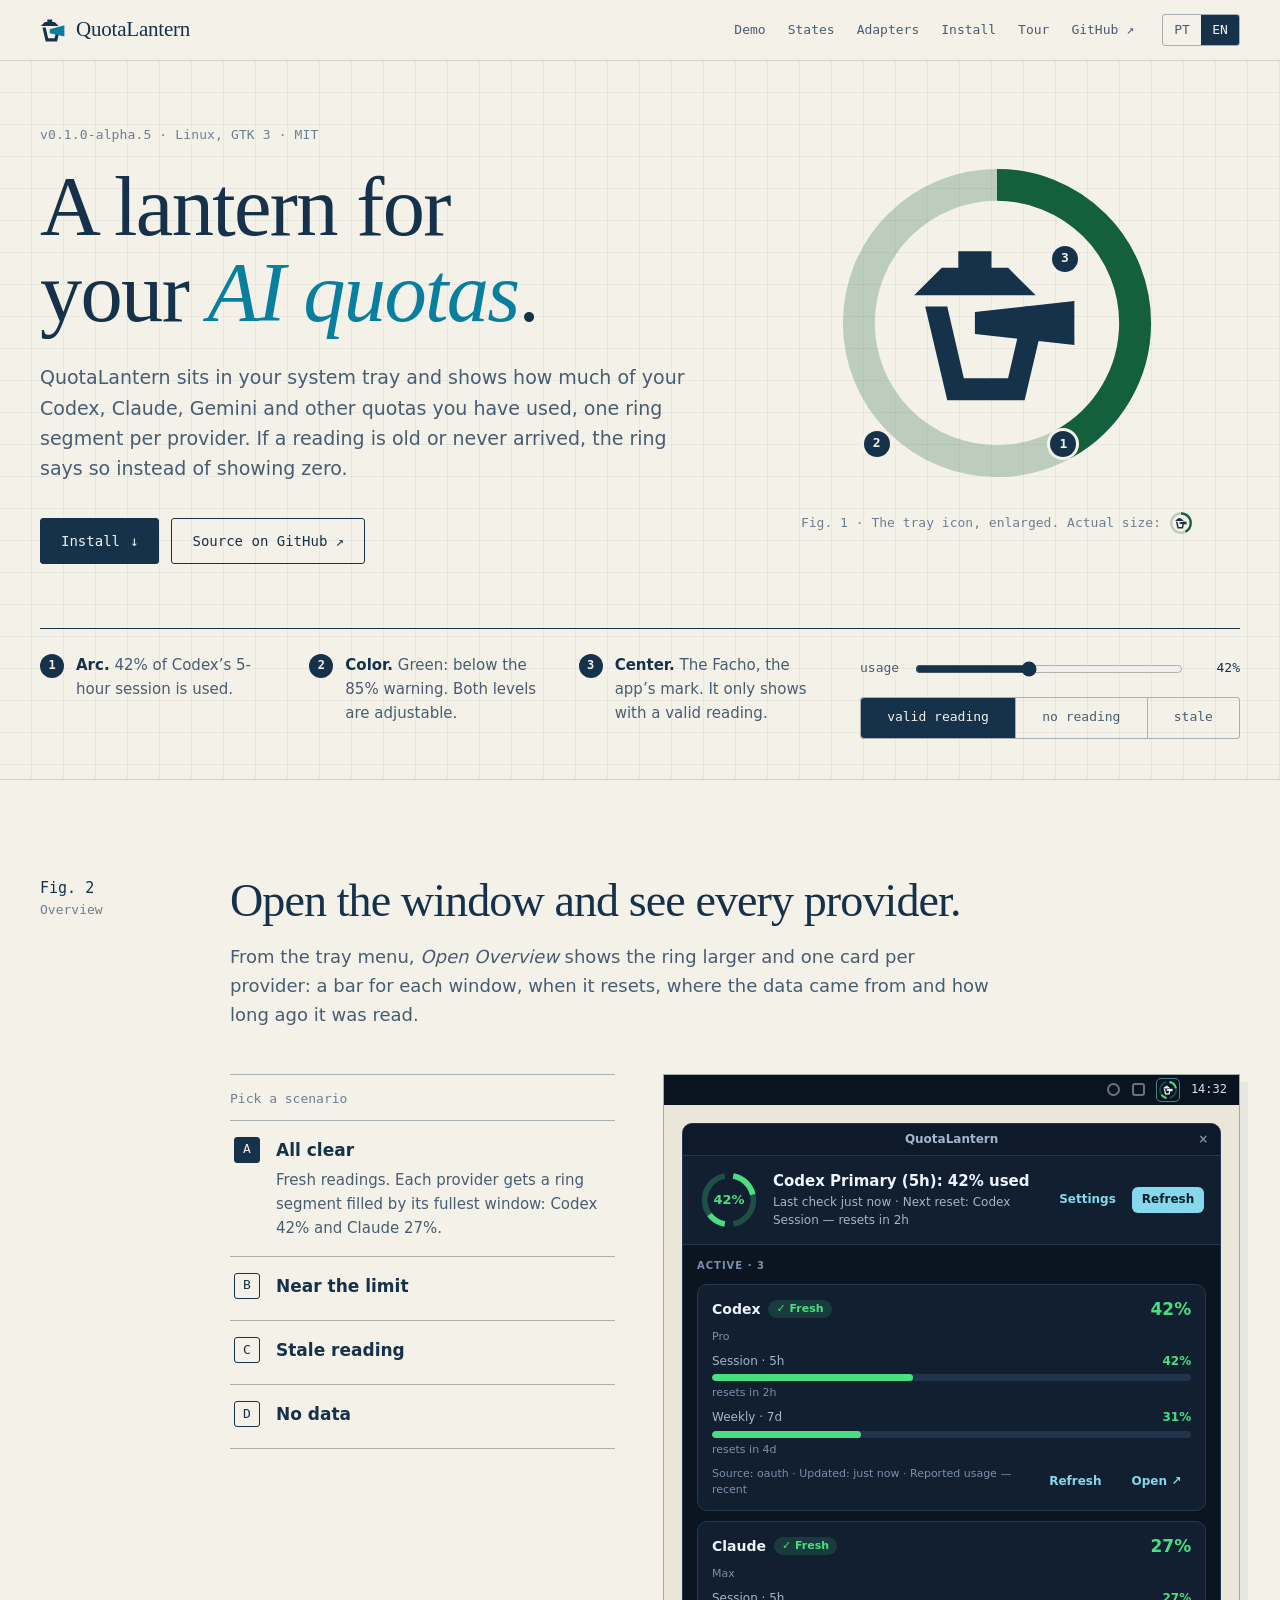
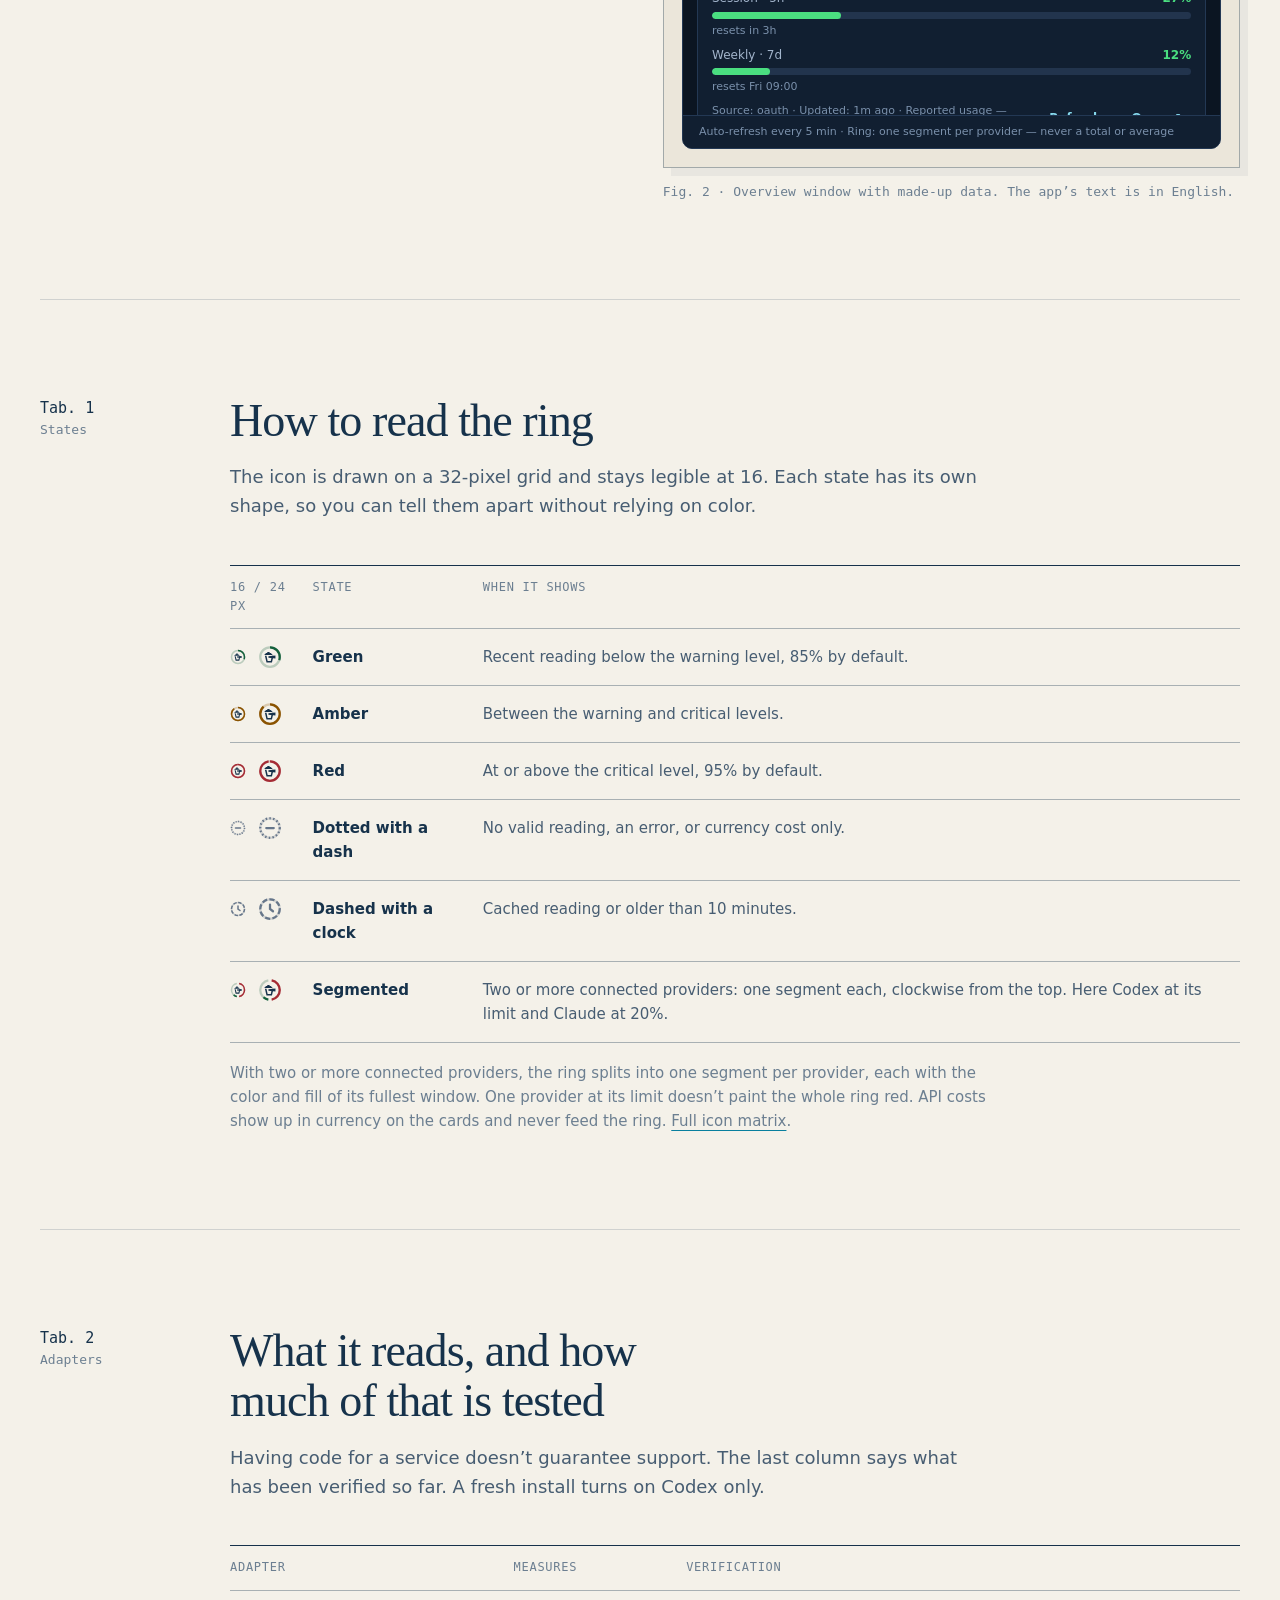
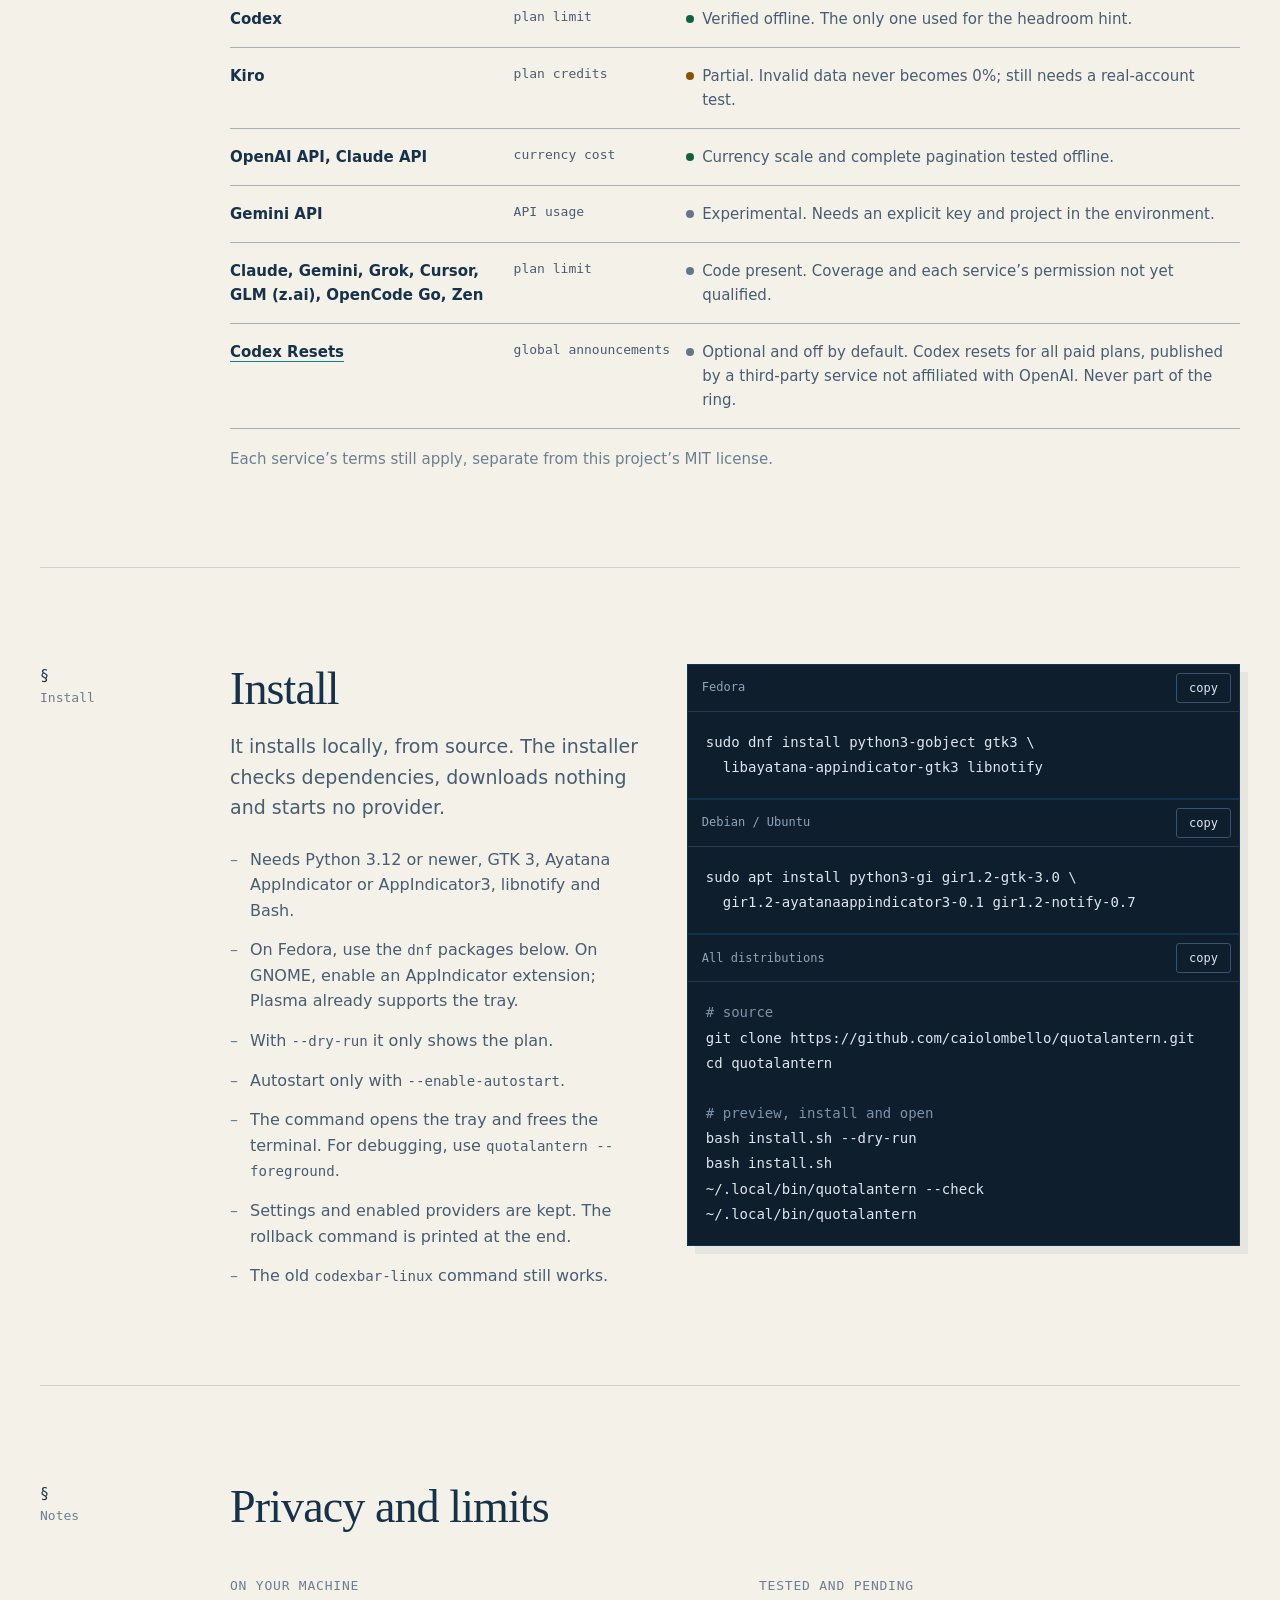
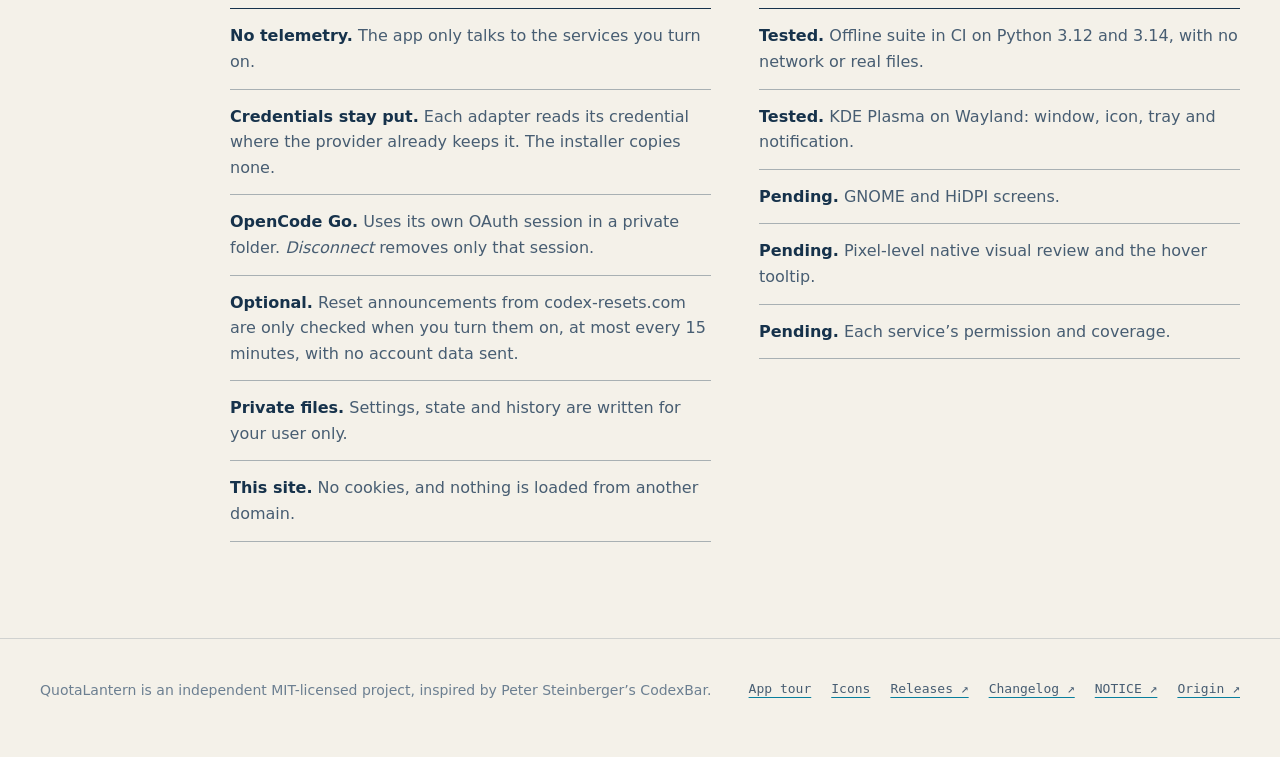
==== commit 3ffb1bcd: "chore(release): prepare v0.1.0-alpha.5 Bump the version in BUILD.json, the About dialog, README, CHA" ====
--- a/site/index.html
+++ b/site/index.html
@@ -31,7 +31,7 @@
   <section class="hero gridded">
     <div class="wrap hero-grid" data-ring-figure>
       <div class="hero-text">
-        <p class="meta">v0.1.0-alpha.4 · Linux, GTK 3 · MIT</p>
+        <p class="meta">v0.1.0-alpha.5 · Linux, GTK 3 · MIT</p>
         <h1 class="display" data-pt="Uma lanterna para as suas <em>cotas de IA</em>." data-en="A lantern for your <em>AI quotas</em>.">Uma lanterna para as suas <em>cotas de IA</em>.</h1>
         <p class="lede" data-pt="O QuotaLantern fica na bandeja do sistema e mostra quanto você já usou das cotas do Codex, Claude, Gemini e outros, com um segmento do anel por provedor. Se a leitura está velha ou não chegou, o anel avisa em vez de mostrar zero." data-en="QuotaLantern sits in your system tray and shows how much of your Codex, Claude, Gemini and other quotas you have used, one ring segment per provider. If a reading is old or never arrived, the ring says so instead of showing zero.">O QuotaLantern fica na bandeja do sistema e mostra quanto você já usou das cotas do Codex, Claude, Gemini e outros, com um segmento do anel por provedor. Se a leitura está velha ou não chegou, o anel avisa em vez de mostrar zero.</p>
         <div class="btn-row">
